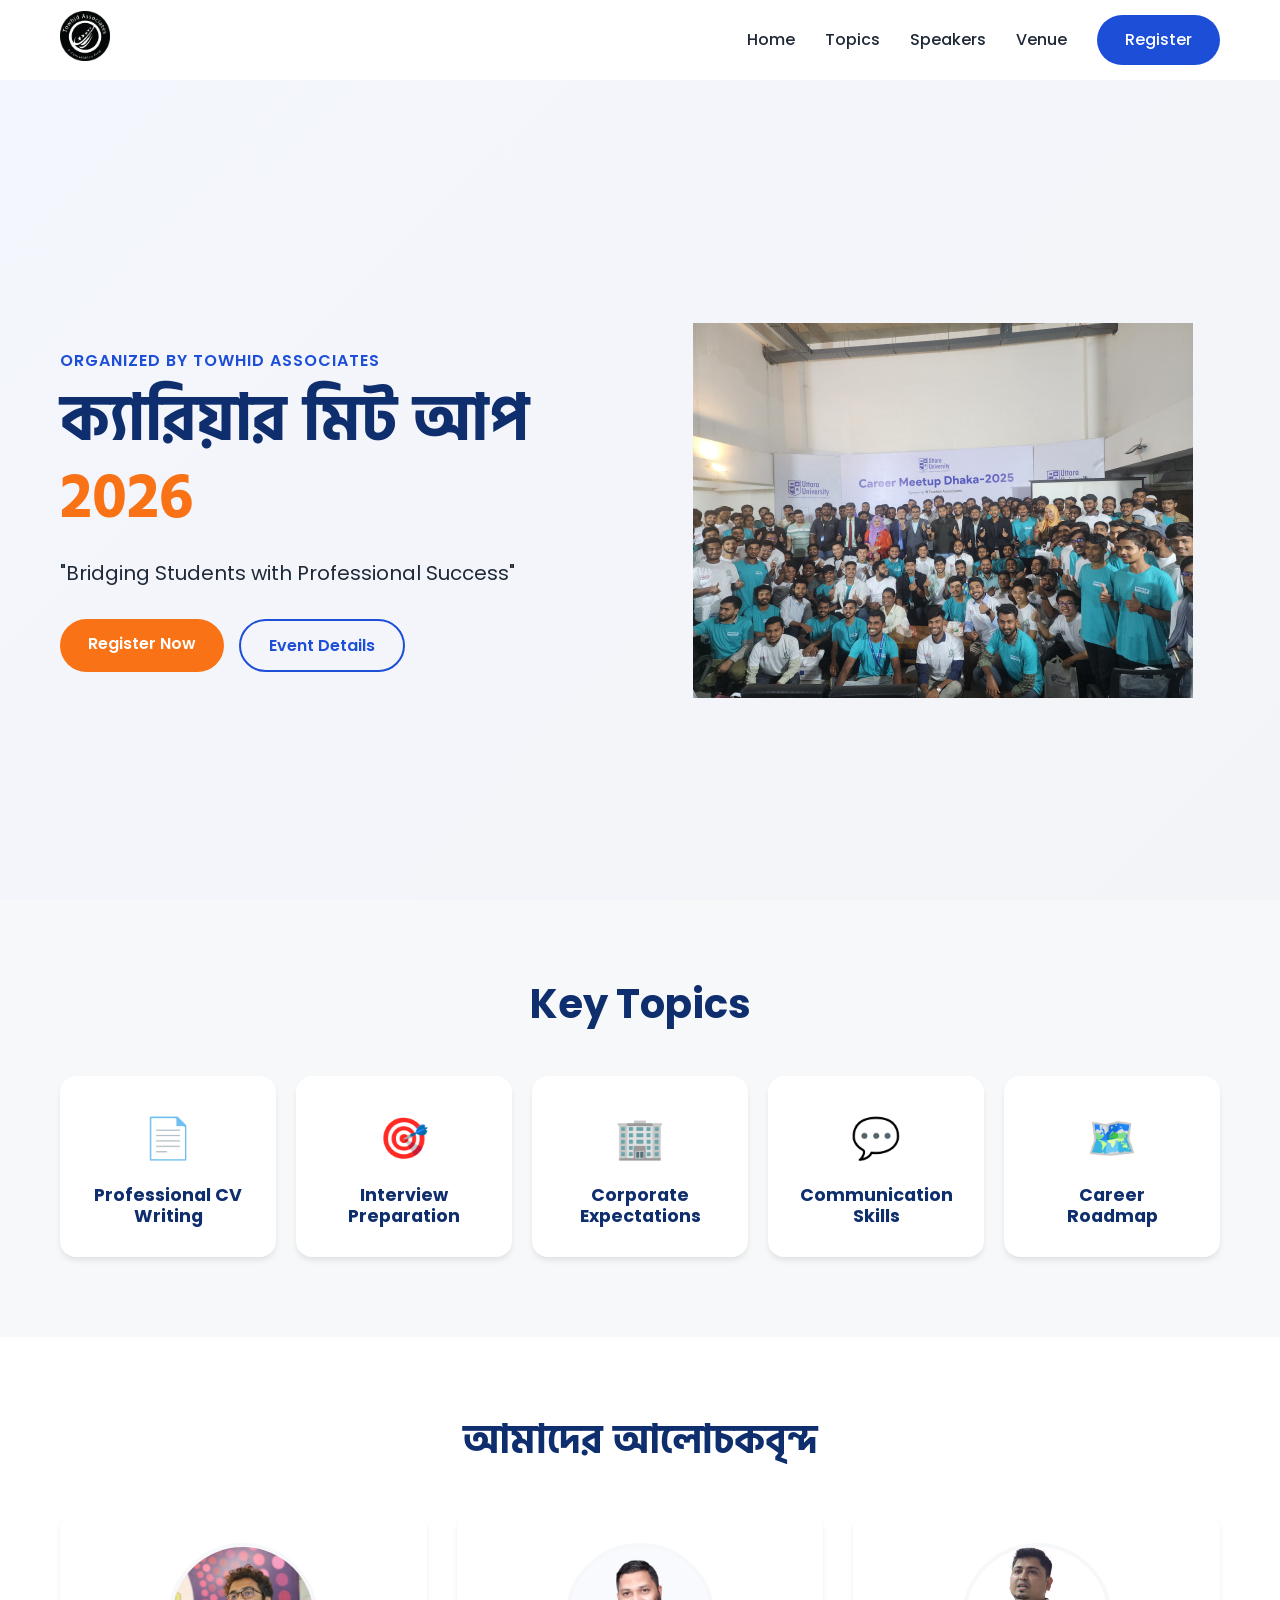
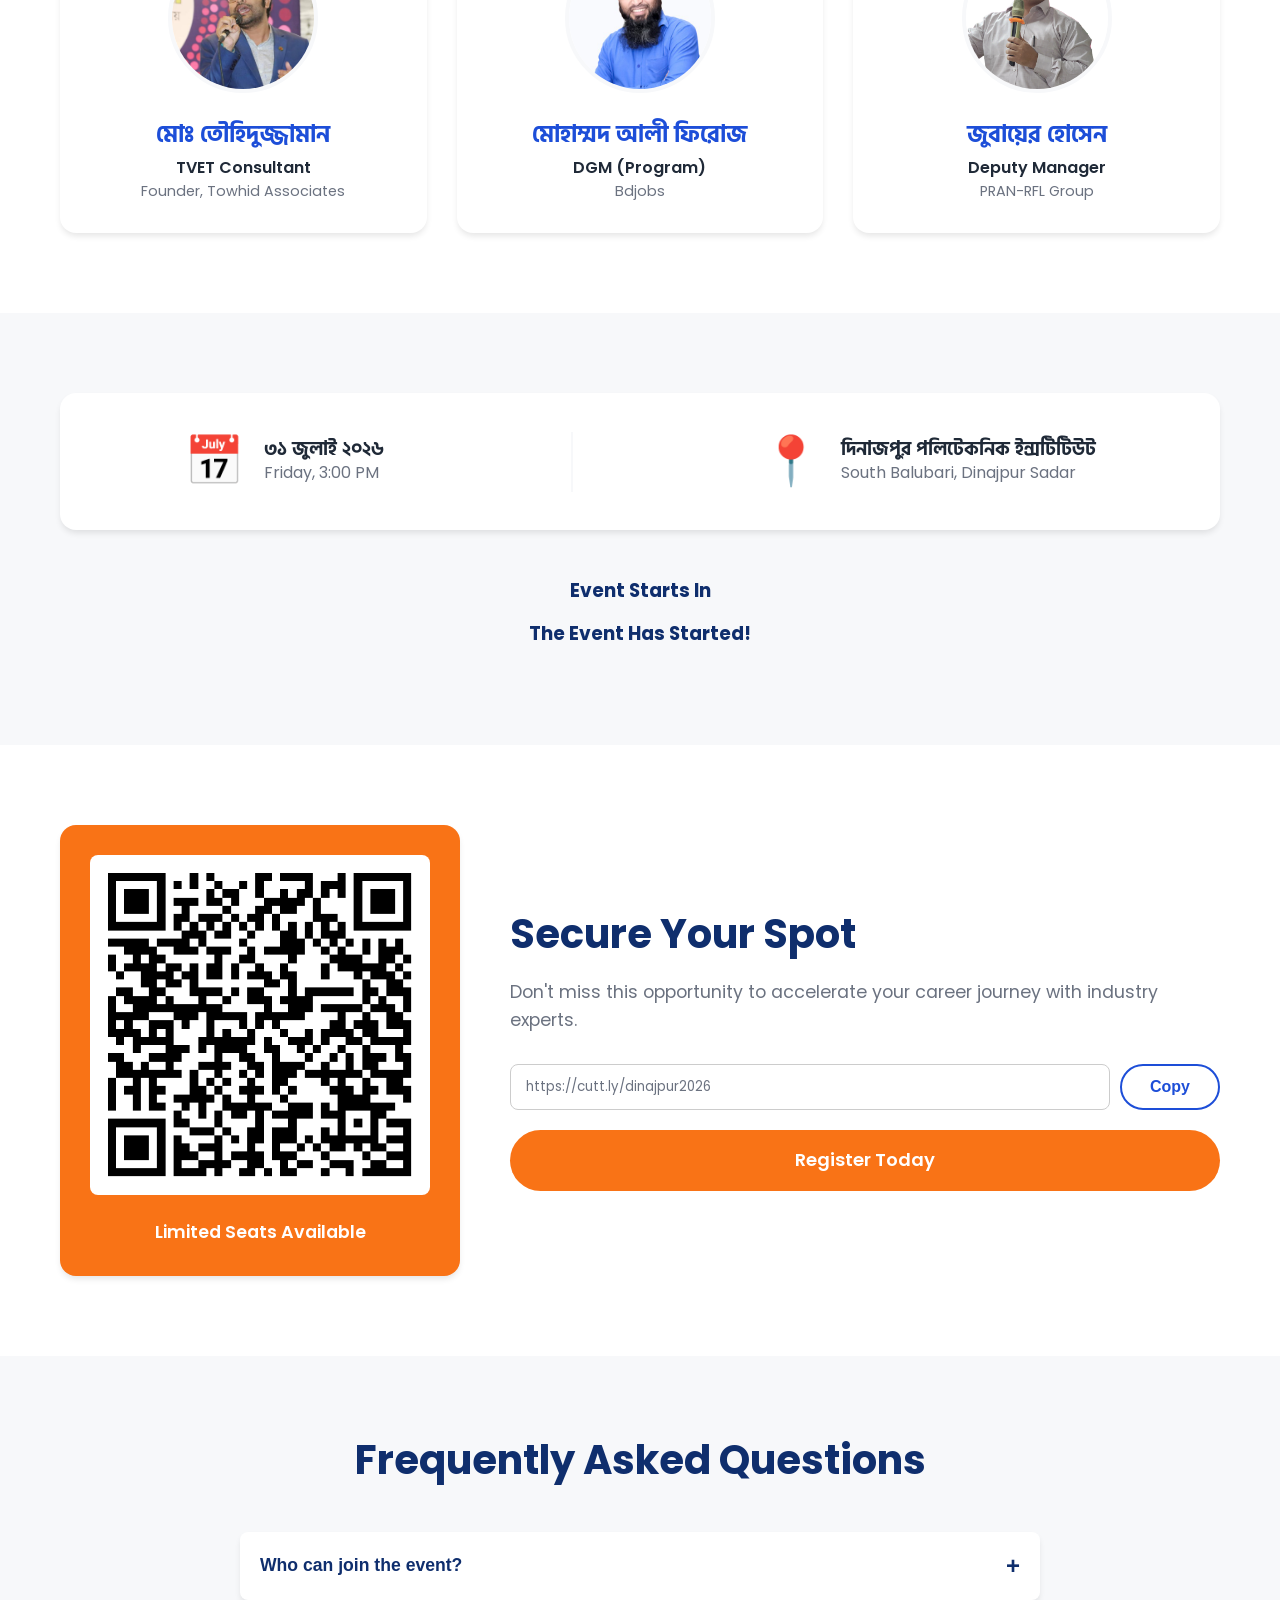
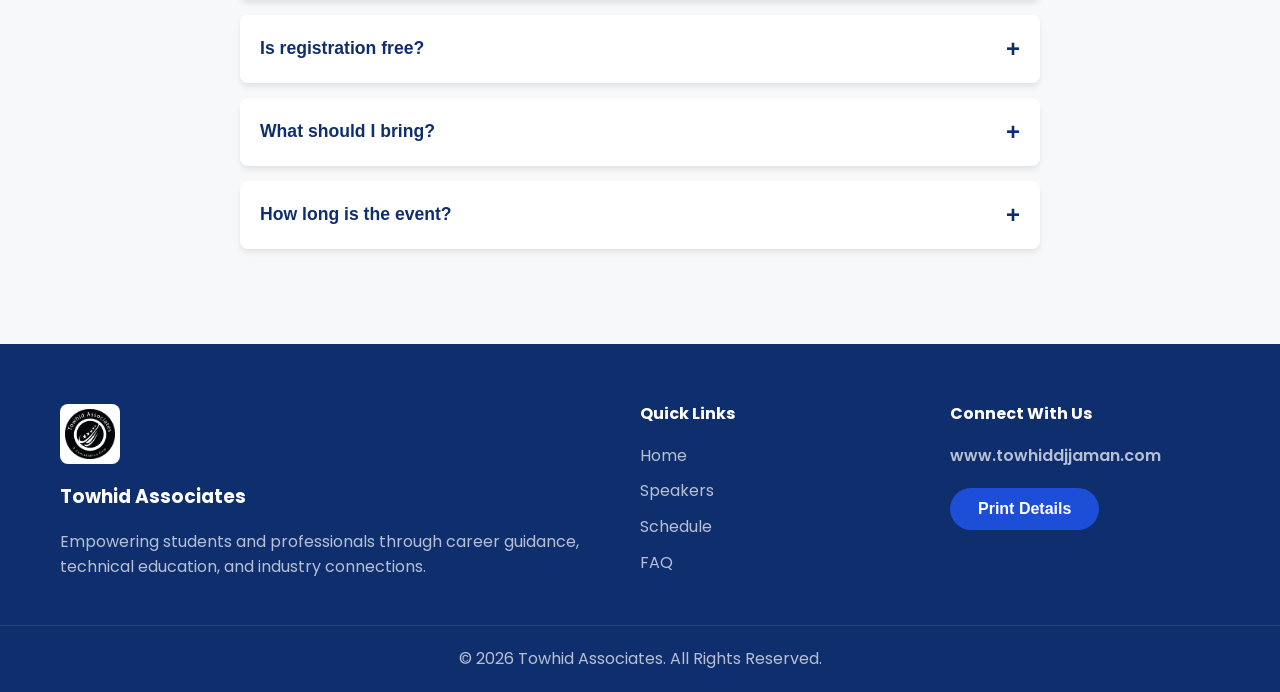
==== associates/index.html @ 0a9db3e7 "Add files via upload" ====
<!DOCTYPE html>
<html lang="en">
<head>
    <meta charset="UTF-8">
    <meta name="viewport" content="width=device-width, initial-scale=1.0">
    <title>Career Meet Up 2026 | Towhid Associates</title>
    <meta name="description" content="Bridging Students with Professional Success. Join the premium Career Meet Up 2026 in Dinajpur organized by Towhid Associates.">
    
    <meta property="og:type" content="website">
    <meta property="og:url" content="https://towhiddjjaman.com/associates">
    <meta property="og:title" content="Career Meet Up 2026 | Towhid Associates">
    <meta property="og:description" content="Bridging Students with Professional Success. Join the premium Career Meet Up 2026 in Dinajpur.">
    <meta property="og:image" content="assets/images/hero.png">

    <meta property="twitter:card" content="summary_large_image">
    <meta property="twitter:url" content="https://towhiddjjaman.com/associates">
    <meta property="twitter:title" content="Career Meet Up 2026 | Towhid Associates">
    <meta property="twitter:description" content="Bridging Students with Professional Success. Join the premium Career Meet Up 2026 in Dinajpur.">
    
    <link rel="preconnect" href="https://fonts.googleapis.com">
    <link rel="preconnect" href="https://fonts.gstatic.com" crossorigin>
    <link href="https://fonts.googleapis.com/css2?family=Hind+Siliguri:wght@400;600;700&family=Poppins:wght@300;400;500;600;700&display=swap" rel="stylesheet">
    
    <link rel="stylesheet" href="style.css">
    <link rel="icon" href="assets/icons/favicon.ico" type="image/x-icon">

    <script type="application/ld+json">
    {
      "@context": "https://schema.org",
      "@type": "Event",
      "name": "Career Meet Up 2026",
      "startDate": "2026-07-31T15:00:00+06:00",
      "endDate": "2026-07-31T18:00:00+06:00",
      "eventAttendanceMode": "https://schema.org/OfflineEventAttendanceMode",
      "eventStatus": "https://schema.org/EventScheduled",
      "location": {
        "@type": "Place",
        "name": "Dinajpur Polytechnic Institute",
        "address": {
          "@type": "PostalAddress",
          "streetAddress": "South Balubari",
          "addressLocality": "Dinajpur Sadar",
          "addressCountry": "BD"
        }
      },
      "image": [
        "https://towhiddjjaman.com/associates/assets/images/hero.png"
       ],
      "description": "Bridging Students with Professional Success.",
      "organizer": {
        "@type": "Organization",
        "name": "Towhid Associates",
        "url": "https://towhiddjjaman.com"
      }
    }
    </script>
</head>
<body>

    <nav id="navbar">
        <div class="container nav-container">
            <a href="#" class="logo">
                <img src="assets/images/logo.png" alt="Towhid Associates Logo" width="50" height="50">
            </a>
            <ul class="nav-links">
                <li><a href="#hero">Home</a></li>
                <li><a href="#topics">Topics</a></li>
                <li><a href="#speakers">Speakers</a></li>
                <li><a href="#info">Venue</a></li>
                <li><a href="#registration" class="btn btn-primary nav-btn">Register</a></li>
            </ul>
            <button class="hamburger" aria-label="Toggle navigation">
                <span class="bar"></span>
                <span class="bar"></span>
                <span class="bar"></span>
            </button>
        </div>
    </nav>

    <header id="hero" class="hero-section">
        <div class="container hero-container">
            <div class="hero-content animate-fade-up">
                <p class="subtitle">Organized by Towhid Associates</p>
                <h1 class="bangla-text">ক্যারিয়ার মিট আপ <span class="highlight">2026</span></h1>
                <p class="tagline">"Bridging Students with Professional Success"</p>
                <div class="hero-buttons">
                    <a href="#registration" class="btn btn-orange pulse">Register Now</a>
                    <a href="#info" class="btn btn-outline">Event Details</a>
                </div>
            </div>
            <div class="hero-image animate-fade-left">
                <img src="assets/images/hero.png" alt="Career Graduation Illustration" loading="lazy">
            </div>
        </div>
    </header>

    <section id="topics" class="section bg-light">
        <div class="container">
            <h2 class="section-title text-center animate-fade-up">Key Topics</h2>
            <div class="grid-topics">
                <div class="card topic-card animate-fade-up">
                    <div class="icon">📄</div>
                    <h3>Professional CV Writing</h3>
                </div>
                <div class="card topic-card animate-fade-up" style="transition-delay: 0.1s;">
                    <div class="icon">🎯</div>
                    <h3>Interview Preparation</h3>
                </div>
                <div class="card topic-card animate-fade-up" style="transition-delay: 0.2s;">
                    <div class="icon">🏢</div>
                    <h3>Corporate Expectations</h3>
                </div>
                <div class="card topic-card animate-fade-up" style="transition-delay: 0.3s;">
                    <div class="icon">💬</div>
                    <h3>Communication Skills</h3>
                </div>
                <div class="card topic-card animate-fade-up" style="transition-delay: 0.4s;">
                    <div class="icon">🗺️</div>
                    <h3>Career Roadmap</h3>
                </div>
            </div>
        </div>
    </section>

    <section id="speakers" class="section">
        <div class="container">
            <h2 class="section-title text-center bangla-text animate-fade-up">আমাদের আলোচকবৃন্দ</h2>
            <div class="grid-speakers">
                <div class="card speaker-card animate-fade-up">
                    <img src="assets/images/speaker1.jpg" alt="Md. Towhiddjjaman" class="speaker-img" loading="lazy">
                    <h3 class="bangla-text">মোঃ তৌহিদুজ্জামান</h3>
                    <p class="designation">TVET Consultant</p>
                    <p class="organization">Founder, Towhid Associates</p>
                </div>
                <div class="card speaker-card animate-fade-up" style="transition-delay: 0.1s;">
                    <img src="assets/images/speaker2.jpg" alt="Mohammad Ali Firose" class="speaker-img" loading="lazy">
                    <h3 class="bangla-text">মোহাম্মদ আলী ফিরোজ</h3>
                    <p class="designation">DGM (Program)</p>
                    <p class="organization">Bdjobs</p>
                </div>
                <div class="card speaker-card animate-fade-up" style="transition-delay: 0.2s;">
                    <img src="assets/images/speaker3.jpg" alt="Jubaer Hossen" class="speaker-img" loading="lazy">
                    <h3 class="bangla-text">জুবায়ের হোসেন</h3>
                    <p class="designation">Deputy Manager</p>
                    <p class="organization">PRAN-RFL Group</p>
                </div>
            </div>
        </div>
    </section>

    <section id="info" class="section bg-light">
        <div class="container">
            <div class="info-card card animate-fade-up">
                <div class="info-item">
                    <div class="info-icon">📅</div>
                    <div>
                        <h3 class="bangla-text">৩১ জুলাই ২০২৬</h3>
                        <p>Friday, 3:00 PM</p>
                    </div>
                </div>
                <div class="info-divider"></div>
                <div class="info-item">
                    <div class="info-icon">📍</div>
                    <div>
                        <h3 class="bangla-text">দিনাজপুর পলিটেকনিক ইন্সটিটিউট</h3>
                        <p>South Balubari, Dinajpur Sadar</p>
                    </div>
                </div>
            </div>
            
            <div class="countdown-container animate-fade-up">
                <h3>Event Starts In</h3>
                <div id="countdown" class="countdown">
                    <div class="time-box"><span id="days">00</span><p>Days</p></div>
                    <div class="time-box"><span id="hours">00</span><p>Hours</p></div>
                    <div class="time-box"><span id="minutes">00</span><p>Minutes</p></div>
                    <div class="time-box"><span id="seconds">00</span><p>Seconds</p></div>
                </div>
            </div>
        </div>
    </section>

    <section id="registration" class="section">
        <div class="container flex-registration animate-fade-up">
            <div class="qr-container card">
                <img src="assets/images/qr.png" alt="Registration QR Code" loading="lazy">
                <p class="seats-badge">Limited Seats Available</p>
            </div>
            <div class="registration-details">
                <h2>Secure Your Spot</h2>
                <p>Don't miss this opportunity to accelerate your career journey with industry experts.</p>
                <div class="link-box">
                    <input type="text" id="regLink" value="https://cutt.ly/dinajpur2026" readonly>
                    <button id="copyBtn" class="btn btn-outline" aria-label="Copy Link">Copy</button>
                </div>
                <a href="https://cutt.ly/dinajpur2026" target="_blank" rel="noopener noreferrer" class="btn btn-orange btn-large pulse">Register Today</a>
            </div>
        </div>
    </section>

    <section id="faq" class="section bg-light">
        <div class="container">
            <h2 class="section-title text-center animate-fade-up">Frequently Asked Questions</h2>
            <div class="accordion animate-fade-up">
                <div class="accordion-item">
                    <button class="accordion-header" aria-expanded="false">Who can join the event?</button>
                    <div class="accordion-content"><p>This event is open to students, fresh graduates, and young professionals looking to build a strong career foundation.</p></div>
                </div>
                <div class="accordion-item">
                    <button class="accordion-header" aria-expanded="false">Is registration free?</button>
                    <div class="accordion-content"><p>Please check the registration link for details on entry fees and ticket availability.</p></div>
                </div>
                <div class="accordion-item">
                    <button class="accordion-header" aria-expanded="false">What should I bring?</button>
                    <div class="accordion-content"><p>Bring a notebook, pen, and multiple copies of your CV for the professional CV writing session and networking.</p></div>
                </div>
                <div class="accordion-item">
                    <button class="accordion-header" aria-expanded="false">How long is the event?</button>
                    <div class="accordion-content"><p>The event starts at 3:00 PM and will last approximately 3 hours, concluding with a networking session.</p></div>
                </div>
            </div>
        </div>
    </section>

    <footer class="footer">
        <div class="container grid-footer">
            <div class="footer-brand">
                <img src="assets/images/logo.png" alt="Towhid Associates" width="60" class="footer-logo">
                <h3>Towhid Associates</h3>
                <p>Empowering students and professionals through career guidance, technical education, and industry connections.</p>
            </div>
            <div class="footer-links">
                <h4>Quick Links</h4>
                <ul>
                    <li><a href="#hero">Home</a></li>
                    <li><a href="#speakers">Speakers</a></li>
                    <li><a href="#schedule">Schedule</a></li>
                    <li><a href="#faq">FAQ</a></li>
                </ul>
            </div>
            <div class="footer-contact">
                <h4>Connect With Us</h4>
                <a href="https://towhiddjjaman.com" target="_blank" class="website-link">www.towhiddjjaman.com</a>
                <button class="btn btn-primary" onclick="window.print()">Print Details</button>
            </div>
        </div>
        <div class="footer-bottom">
            <p>&copy; <span id="year"></span> Towhid Associates. All Rights Reserved.</p>
        </div>
    </footer>

    <a href="#registration" id="floatingRegister" class="floating-btn">Register</a>
    <button id="backToTop" aria-label="Back to top">↑</button>

    <script src="script.js"></script>
</body>
</html>
---- associates/style.css ----
/* Custom Properties (Variables) */
:root {
    --primary-blue: #1D4ED8;
    --dark-blue: #0F2E6D;
    --orange: #F97316;
    --white: #FFFFFF;
    --light-gray: #F7F8FA;
    --text-dark: #1F2937;
    --text-muted: #6B7280;
    
    --font-en: 'Poppins', sans-serif;
    --font-bn: 'Hind Siliguri', sans-serif;
    
    --shadow-sm: 0 4px 6px -1px rgba(0, 0, 0, 0.1);
    --shadow-md: 0 10px 15px -3px rgba(0, 0, 0, 0.1);
    --shadow-hover: 0 20px 25px -5px rgba(0, 0, 0, 0.1);
    --radius-lg: 16px;
    --radius-full: 9999px;
    
    --transition: all 0.3s ease;
}

/* Reset & Base Styles */
* {
    margin: 0;
    padding: 0;
    box-sizing: border-box;
}

html {
    scroll-behavior: smooth;
}

body {
    font-family: var(--font-en);
    color: var(--text-dark);
    background-color: var(--white);
    line-height: 1.6;
    overflow-x: hidden;
}

.bangla-text {
    font-family: var(--font-bn);
}

.container {
    max-width: 1200px;
    margin: 0 auto;
    padding: 0 20px;
}

.section {
    padding: 80px 0;
}

.bg-light {
    background-color: var(--light-gray);
}

.text-center {
    text-align: center;
}

.section-title {
    font-size: 2.5rem;
    margin-bottom: 3rem;
    color: var(--dark-blue);
    font-weight: 700;
}

/* Typography */
h1, h2, h3, h4 {
    line-height: 1.2;
}

p {
    color: var(--text-muted);
}

/* Buttons */
.btn {
    display: inline-block;
    padding: 12px 28px;
    border-radius: var(--radius-full);
    font-weight: 600;
    text-decoration: none;
    cursor: pointer;
    transition: var(--transition);
    border: none;
    text-align: center;
    font-size: 1rem;
}

.btn-primary {
    background-color: var(--primary-blue);
    color: var(--white);
}

.btn-primary:hover {
    background-color: var(--dark-blue);
    box-shadow: var(--shadow-md);
}

.btn-orange {
    background-color: var(--orange);
    color: var(--white);
}

.btn-orange:hover {
    background-color: #ea580c;
    box-shadow: var(--shadow-md);
}

.btn-outline {
    background-color: transparent;
    color: var(--primary-blue);
    border: 2px solid var(--primary-blue);
}

.btn-outline:hover {
    background-color: var(--primary-blue);
    color: var(--white);
}

.btn-large {
    padding: 16px 40px;
    font-size: 1.125rem;
    width: 100%;
}

/* Cards */
.card {
    background: var(--white);
    border-radius: var(--radius-lg);
    padding: 30px;
    box-shadow: var(--shadow-sm);
    transition: var(--transition);
}

.card:hover {
    box-shadow: var(--shadow-hover);
    transform: translateY(-5px);
}

/* Navbar */
#navbar {
    position: fixed;
    top: 0;
    width: 100%;
    z-index: 1000;
    transition: var(--transition);
    background: rgba(255, 255, 255, 0.95);
    backdrop-filter: blur(10px);
    box-shadow: var(--shadow-sm);
}

.nav-container {
    display: flex;
    justify-content: space-between;
    align-items: center;
    height: 80px;
}

.nav-links {
    display: flex;
    list-style: none;
    align-items: center;
    gap: 30px;
}

.nav-links a {
    text-decoration: none;
    color: var(--text-dark);
    font-weight: 500;
    transition: var(--transition);
}

.nav-links a:hover, .nav-links a.active {
    color: var(--primary-blue);
}

.nav-btn {
    color: var(--white) !important;
}

.hamburger {
    display: none;
    background: none;
    border: none;
    cursor: pointer;
}

.bar {
    display: block;
    width: 25px;
    height: 3px;
    margin: 5px auto;
    background-color: var(--text-dark);
    transition: var(--transition);
}

/* Hero Section */
.hero-section {
    padding-top: 120px;
    min-height: 100vh;
    display: flex;
    align-items: center;
    background: linear-gradient(135deg, rgba(29, 78, 216, 0.05) 0%, rgba(15, 46, 109, 0.05) 100%);
    position: relative;
    overflow: hidden;
}

.hero-container {
    display: grid;
    grid-template-columns: 1fr 1fr;
    gap: 50px;
    align-items: center;
}

.subtitle {
    color: var(--primary-blue);
    font-weight: 600;
    letter-spacing: 1px;
    text-transform: uppercase;
    margin-bottom: 10px;
}

.hero-content h1 {
    font-size: 4rem;
    color: var(--dark-blue);
    margin-bottom: 20px;
}

.hero-content .highlight {
    color: var(--orange);
}

.tagline {
    font-size: 1.25rem;
    margin-bottom: 30px;
    color: var(--text-dark);
}

.hero-buttons {
    display: flex;
    gap: 15px;
}

.hero-image img {
    width: 100%;
    max-width: 500px;
    height: auto;
    display: block;
    margin: 0 auto;
}

/* Topics Section */
.grid-topics {
    display: grid;
    grid-template-columns: repeat(auto-fit, minmax(200px, 1fr));
    gap: 20px;
}

.topic-card {
    text-align: center;
    display: flex;
    flex-direction: column;
    align-items: center;
    justify-content: center;
    gap: 15px;
}

.topic-card .icon {
    font-size: 2.5rem;
}

.topic-card h3 {
    font-size: 1.1rem;
    color: var(--dark-blue);
}

/* Speakers Section */
.grid-speakers {
    display: grid;
    grid-template-columns: repeat(auto-fit, minmax(300px, 1fr));
    gap: 30px;
}

.speaker-card {
    text-align: center;
}

.speaker-img {
    width: 150px;
    height: 150px;
    border-radius: 50%;
    object-fit: cover;
    margin-bottom: 20px;
    border: 4px solid var(--light-gray);
}

.speaker-card h3 {
    font-size: 1.5rem;
    color: var(--primary-blue);
    margin-bottom: 5px;
}

.designation {
    font-weight: 600;
    color: var(--text-dark);
}

.organization {
    font-size: 0.9rem;
}

/* Info Section */
.info-card {
    display: flex;
    justify-content: space-around;
    align-items: center;
    margin-bottom: 50px;
}

.info-item {
    display: flex;
    align-items: center;
    gap: 20px;
}

.info-icon {
    font-size: 3rem;
}

.info-divider {
    width: 2px;
    height: 60px;
    background-color: var(--light-gray);
}

/* Countdown */
.countdown-container {
    text-align: center;
    margin-top: 40px;
}

.countdown-container h3 {
    margin-bottom: 20px;
    color: var(--dark-blue);
}

.countdown {
    display: flex;
    justify-content: center;
    gap: 20px;
}

.time-box {
    background: var(--dark-blue);
    color: var(--white);
    padding: 15px 20px;
    border-radius: 12px;
    min-width: 90px;
}

.time-box span {
    font-size: 2rem;
    font-weight: 700;
}

.time-box p {
    color: rgba(255,255,255,0.8);
    font-size: 0.8rem;
    margin: 0;
    text-transform: uppercase;
}

/* Registration Section */
.flex-registration {
    display: flex;
    align-items: center;
    gap: 50px;
}

.qr-container {
    flex: 1;
    text-align: center;
    max-width: 400px;
    background: var(--orange);
}

.qr-container img {
    width: 100%;
    border-radius: 8px;
    background: white;
    padding: 10px;
}

.seats-badge {
    color: var(--white);
    font-weight: 600;
    margin-top: 15px;
    font-size: 1.1rem;
}

.registration-details {
    flex: 1;
}

.registration-details h2 {
    font-size: 2.5rem;
    color: var(--dark-blue);
    margin-bottom: 20px;
}

.registration-details p {
    margin-bottom: 30px;
    font-size: 1.1rem;
}

.link-box {
    display: flex;
    gap: 10px;
    margin-bottom: 20px;
}

.link-box input {
    flex: 1;
    padding: 12px 15px;
    border: 1px solid #ccc;
    border-radius: 8px;
    font-family: var(--font-en);
    color: var(--text-muted);
}

/* FAQ Accordion */
.accordion {
    max-width: 800px;
    margin: 0 auto;
}

.accordion-item {
    background: var(--white);
    border-radius: 8px;
    margin-bottom: 15px;
    box-shadow: var(--shadow-sm);
    overflow: hidden;
}

.accordion-header {
    width: 100%;
    padding: 20px;
    background: none;
    border: none;
    text-align: left;
    font-size: 1.1rem;
    font-weight: 600;
    color: var(--dark-blue);
    cursor: pointer;
    display: flex;
    justify-content: space-between;
    align-items: center;
}

.accordion-header::after {
    content: '+';
    font-size: 1.5rem;
    transition: var(--transition);
}

.accordion-header[aria-expanded="true"]::after {
    content: '-';
    transform: rotate(180deg);
}

.accordion-content {
    max-height: 0;
    overflow: hidden;
    transition: max-height 0.3s ease-out;
    padding: 0 20px;
}

.accordion-content p {
    padding-bottom: 20px;
}

/* Footer */
.footer {
    background-color: var(--dark-blue);
    color: var(--white);
    padding: 60px 0 20px;
}

.grid-footer {
    display: grid;
    grid-template-columns: 2fr 1fr 1fr;
    gap: 40px;
    margin-bottom: 40px;
}

.footer-logo {
    background: var(--white);
    padding: 5px;
    border-radius: 8px;
    margin-bottom: 15px;
}

.footer h3, .footer h4 {
    color: var(--white);
    margin-bottom: 20px;
}

.footer p, .footer a {
    color: rgba(255,255,255,0.7);
}

.footer ul {
    list-style: none;
}

.footer ul li {
    margin-bottom: 10px;
}

.footer a {
    text-decoration: none;
    transition: var(--transition);
}

.footer a:hover {
    color: var(--orange);
}

.website-link {
    display: block;
    margin-bottom: 20px;
    font-weight: 600;
}

.footer-bottom {
    text-align: center;
    padding-top: 20px;
    border-top: 1px solid rgba(255,255,255,0.1);
}

/* Floating Elements & Animations */
.pulse {
    animation: pulse-animation 2s infinite;
}

@keyframes pulse-animation {
    0% { box-shadow: 0 0 0 0 rgba(249, 115, 22, 0.7); }
    70% { box-shadow: 0 0 0 15px rgba(249, 115, 22, 0); }
    100% { box-shadow: 0 0 0 0 rgba(249, 115, 22, 0); }
}

.animate-fade-up {
    opacity: 0;
    transform: translateY(30px);
    transition: opacity 0.8s ease, transform 0.8s ease;
}

.animate-fade-left {
    opacity: 0;
    transform: translateX(30px);
    transition: opacity 0.8s ease, transform 0.8s ease;
}

.in-view {
    opacity: 1;
    transform: translateY(0) translateX(0);
}

#backToTop {
    position: fixed;
    bottom: 30px;
    right: 30px;
    background: var(--primary-blue);
    color: white;
    width: 45px;
    height: 45px;
    border-radius: 50%;
    border: none;
    font-size: 1.5rem;
    cursor: pointer;
    opacity: 0;
    visibility: hidden;
    transition: var(--transition);
    z-index: 99;
    box-shadow: var(--shadow-md);
}

#backToTop.visible {
    opacity: 1;
    visibility: visible;
}

#floatingRegister {
    position: fixed;
    bottom: 30px;
    left: 50%;
    transform: translateX(-50%);
    background: var(--orange);
    color: white;
    padding: 12px 30px;
    border-radius: var(--radius-full);
    text-decoration: none;
    font-weight: 600;
    box-shadow: var(--shadow-hover);
    z-index: 99;
    display: none;
}

/* Media Queries */
@media (max-width: 992px) {
    .hero-container, .flex-registration {
        grid-template-columns: 1fr;
        text-align: center;
    }
    
    .hero-buttons {
        justify-content: center;
    }
    
    .hero-content h1 {
        font-size: 3rem;
    }
    
    .info-card {
        flex-direction: column;
        gap: 30px;
    }
    
    .info-divider {
        width: 100%;
        height: 2px;
    }
    
    .qr-container {
        margin: 0 auto;
    }
    
    .grid-footer {
        grid-template-columns: 1fr;
        text-align: center;
    }
}

@media (max-width: 768px) {
    .hamburger {
        display: block;
    }
    
    .nav-links {
        position: fixed;
        left: -100%;
        top: 80px;
        flex-direction: column;
        background-color: var(--white);
        width: 100%;
        text-align: center;
        transition: 0.3s;
        box-shadow: var(--shadow-md);
        padding: 20px 0;
    }
    
    .nav-links.active {
        left: 0;
    }
    
    #floatingRegister {
        display: block;
    }
    
    .countdown {
        flex-wrap: wrap;
    }
}
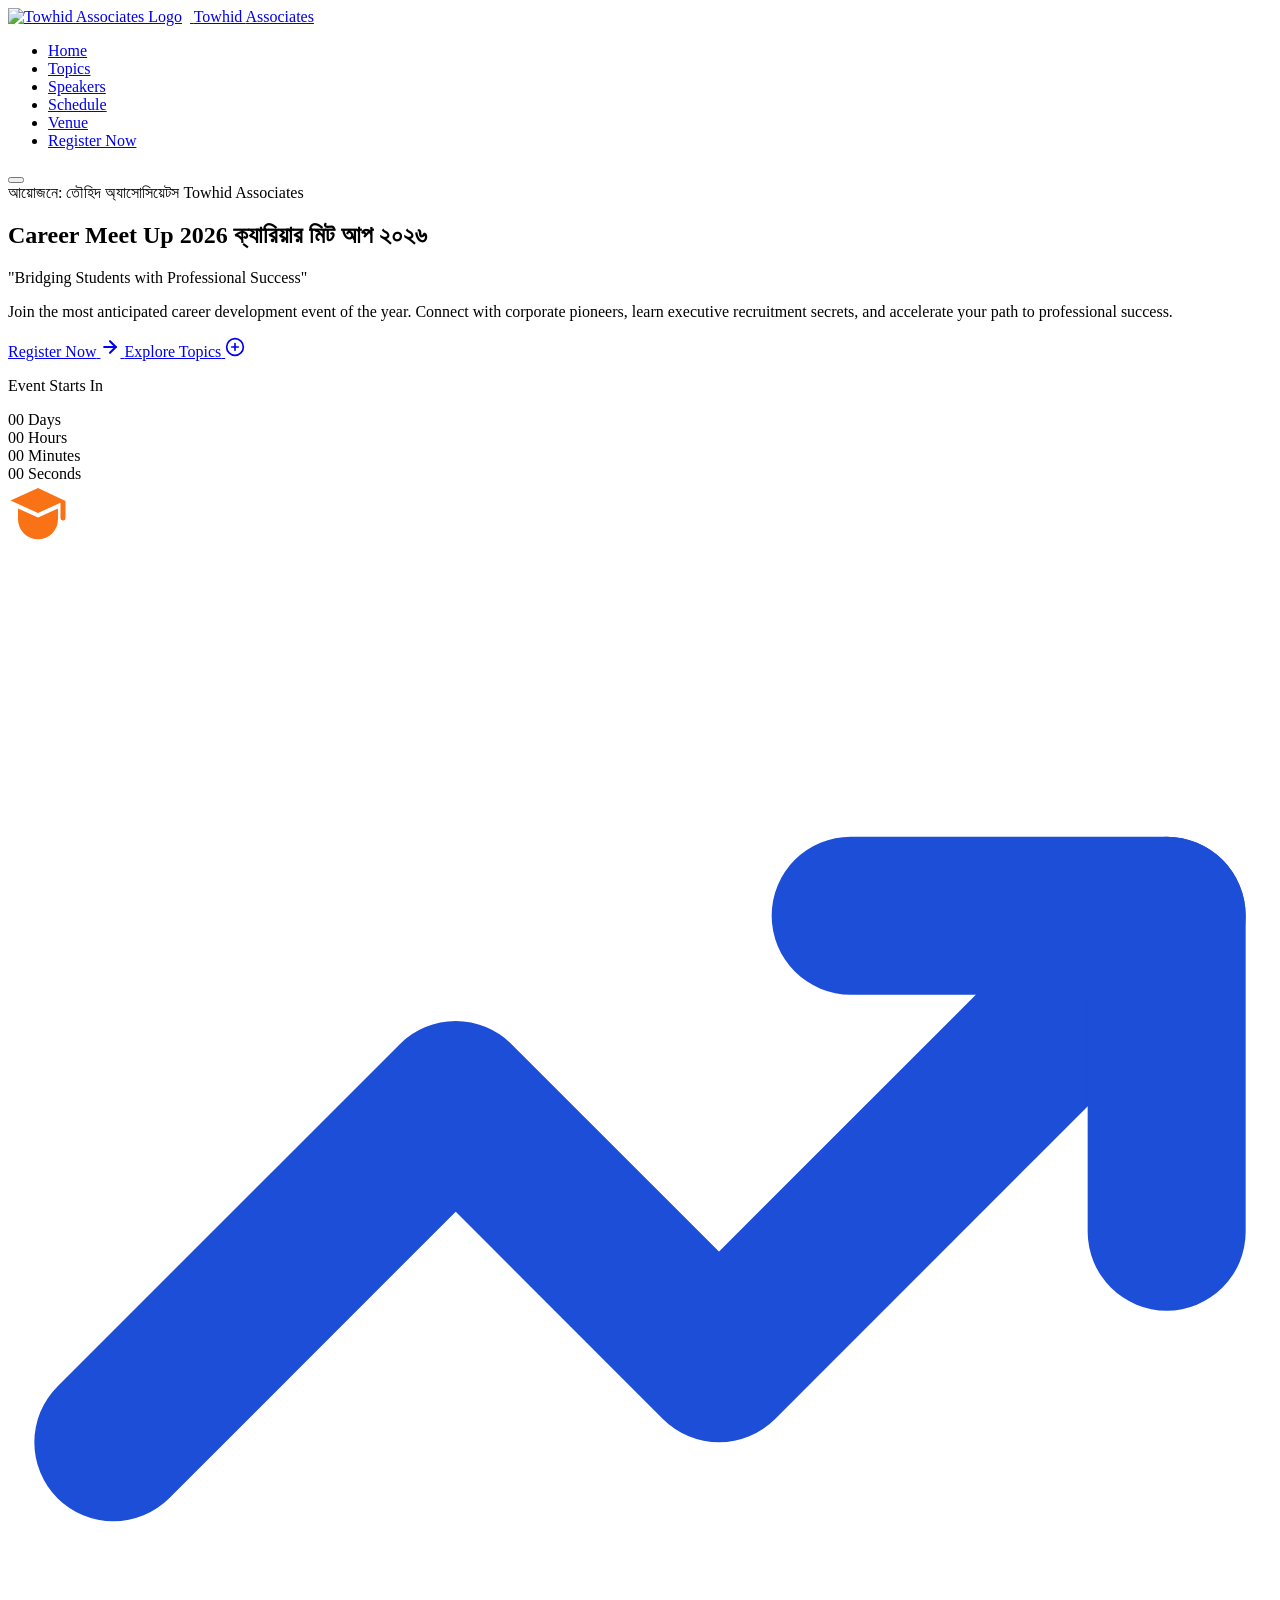
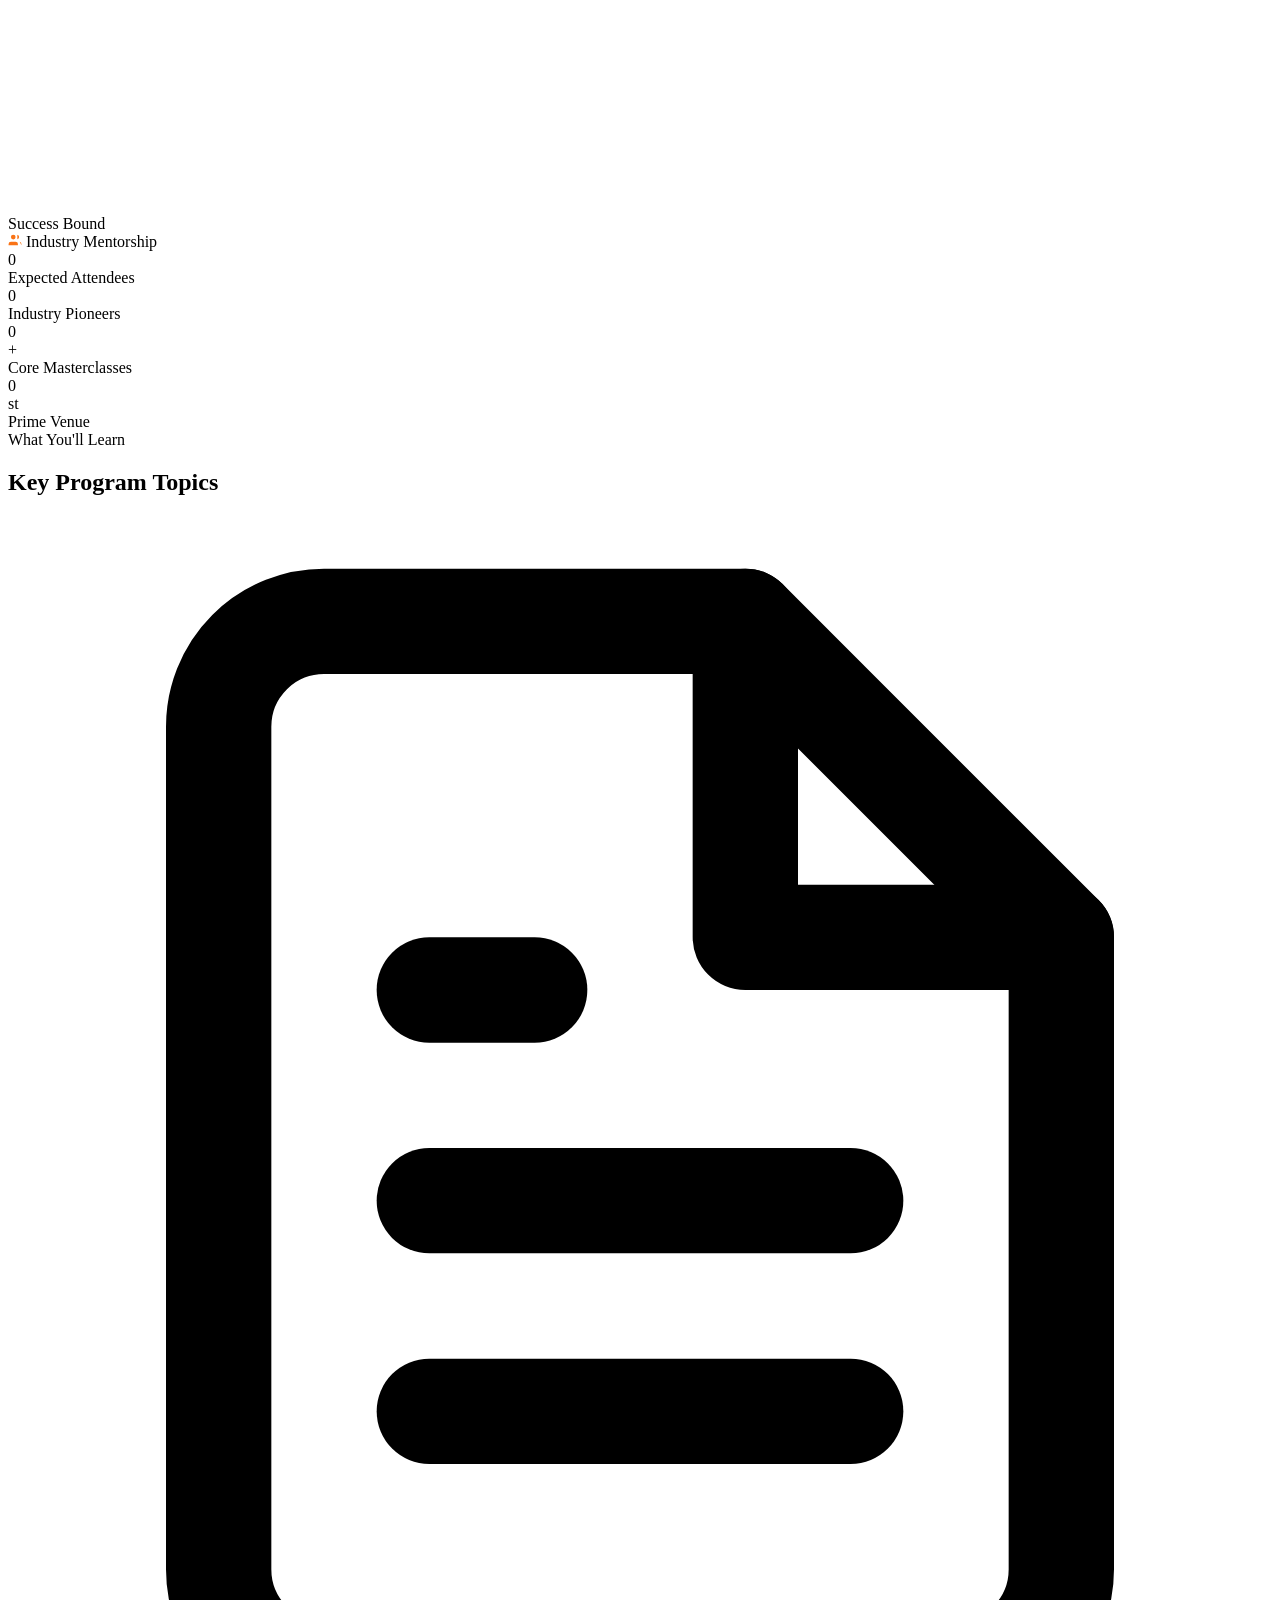
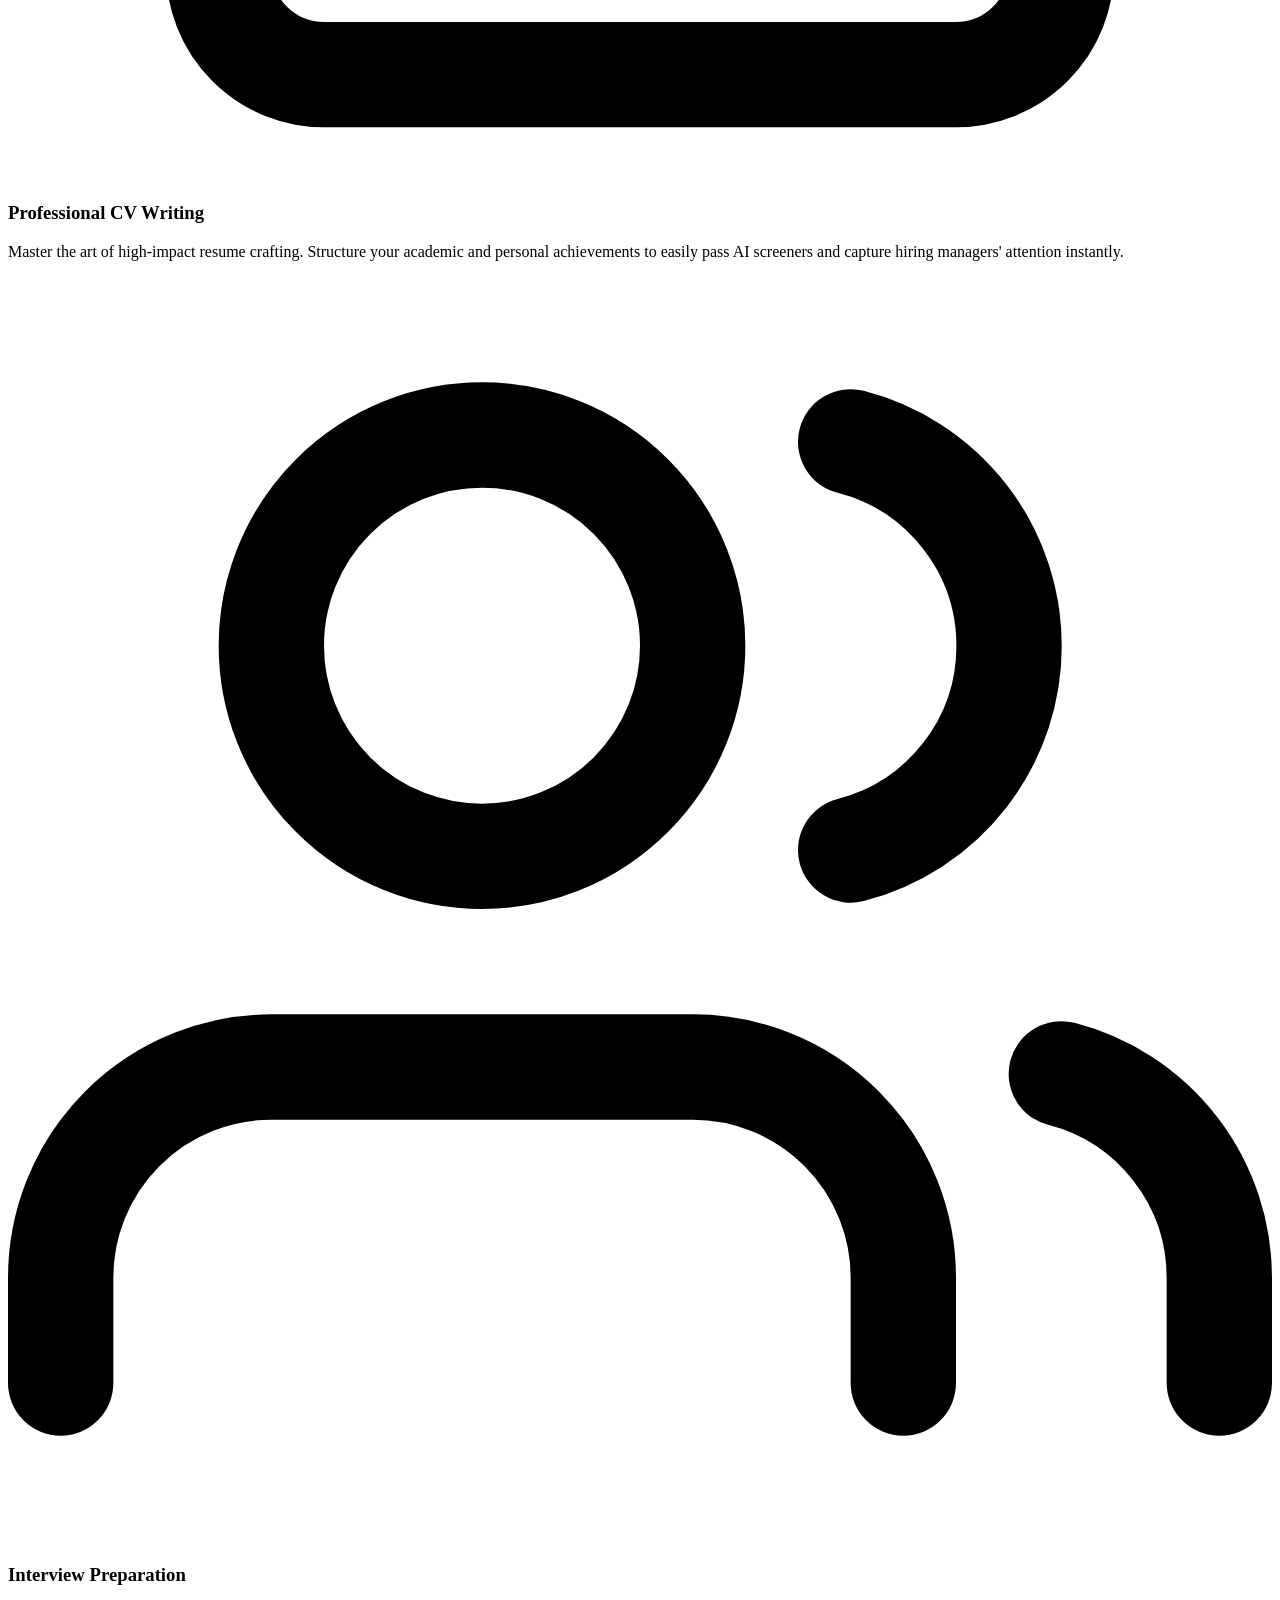
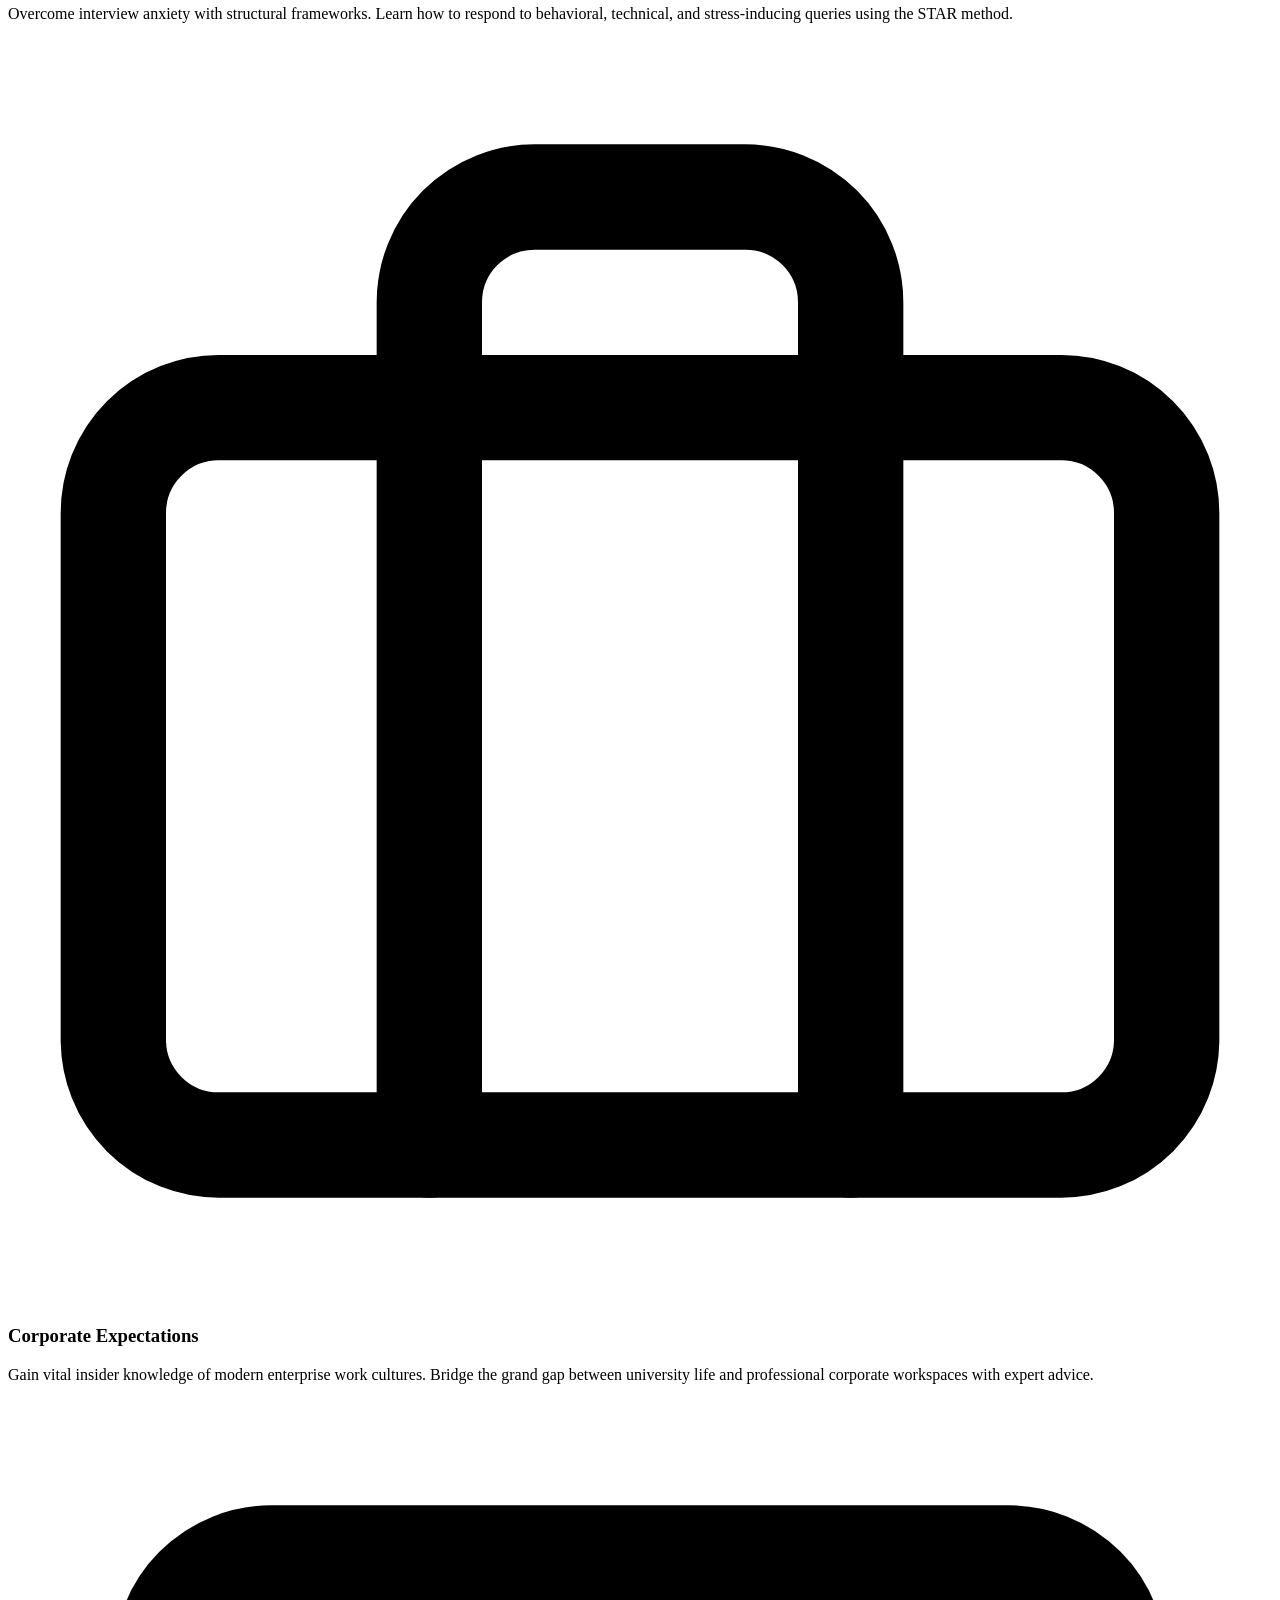
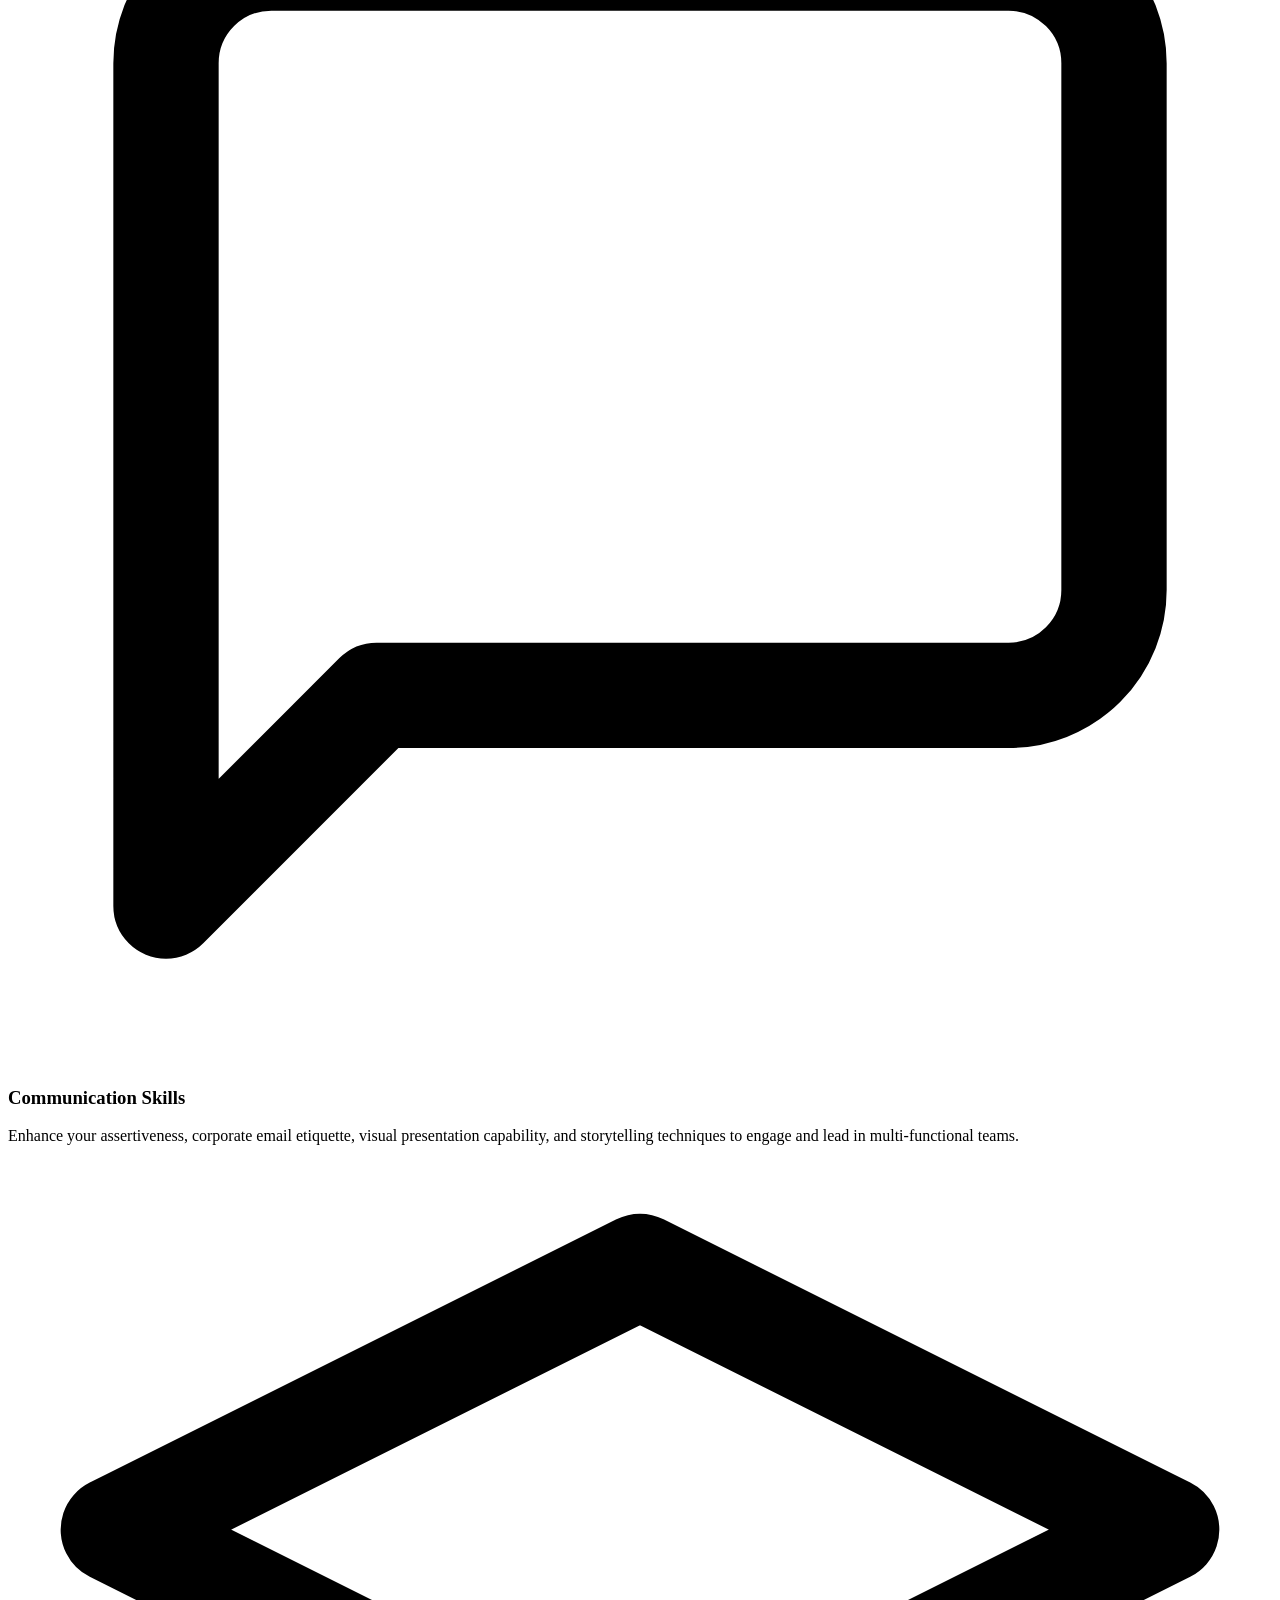
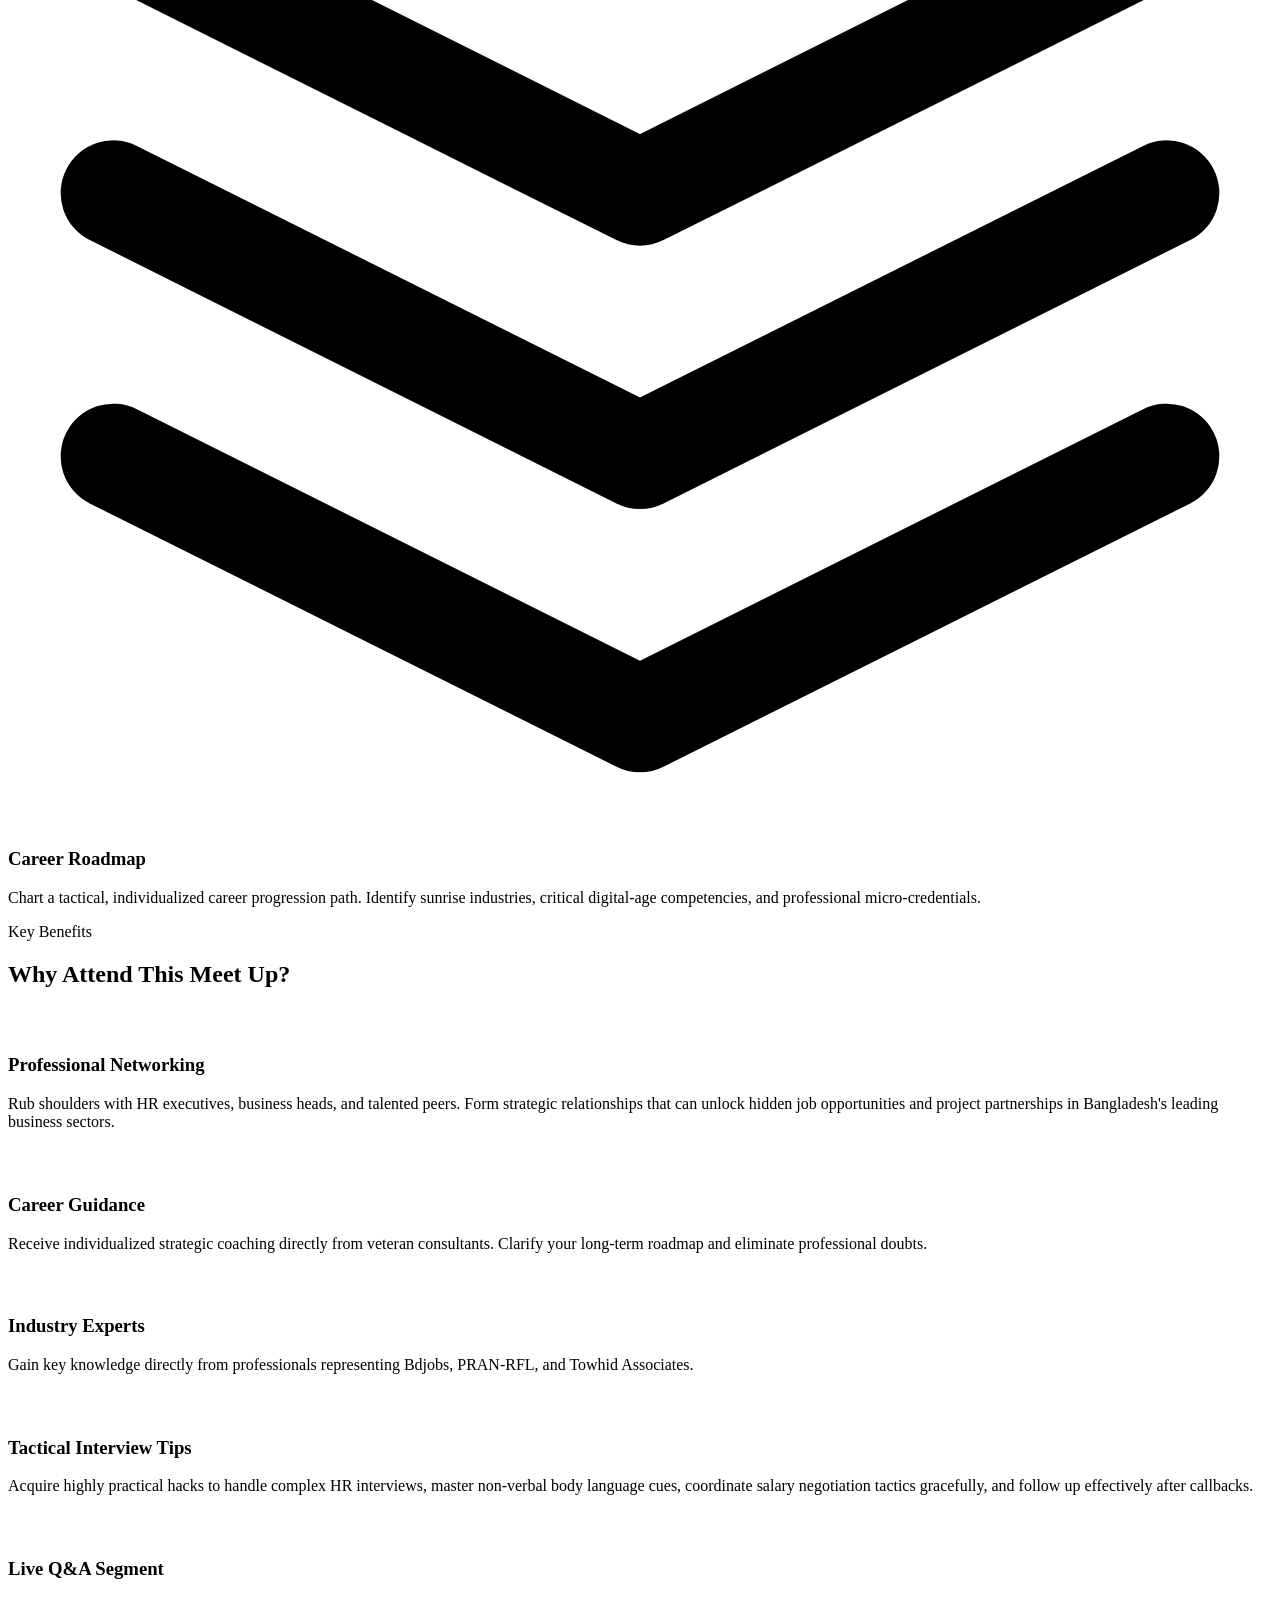
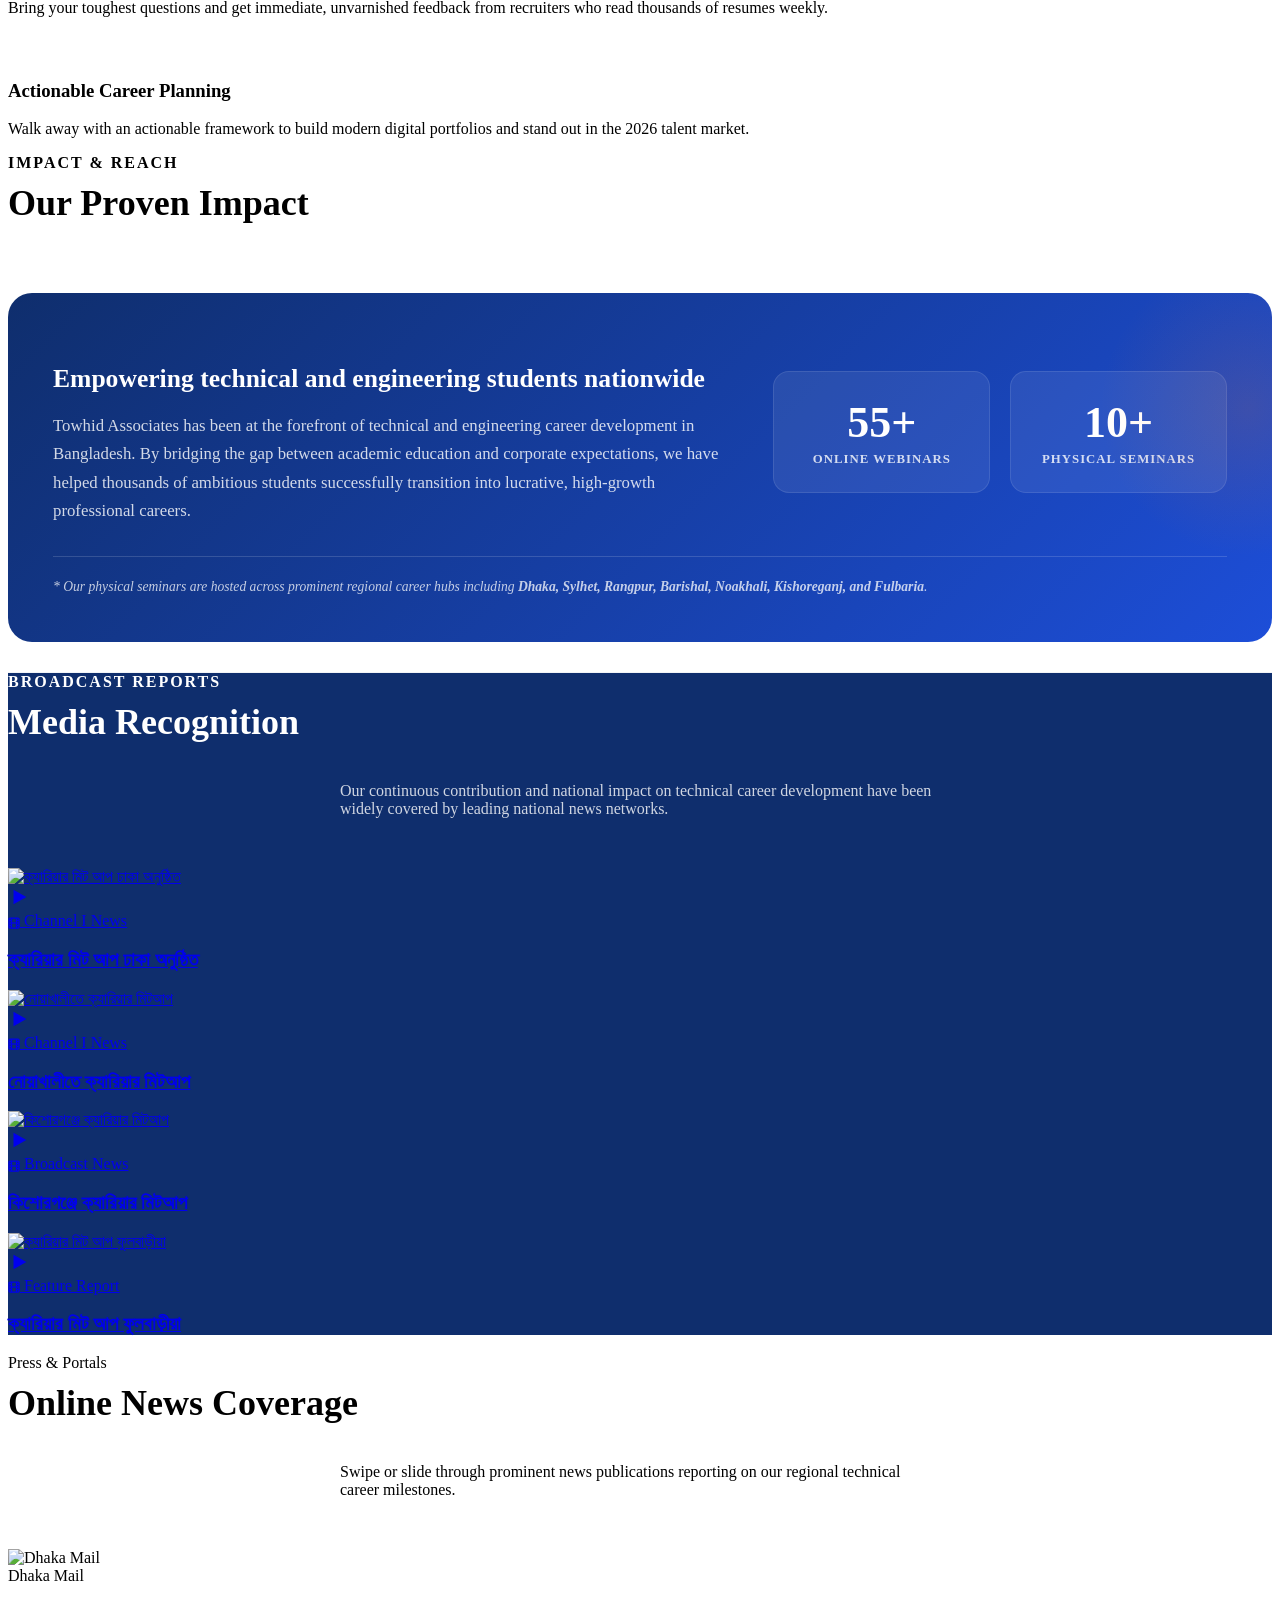
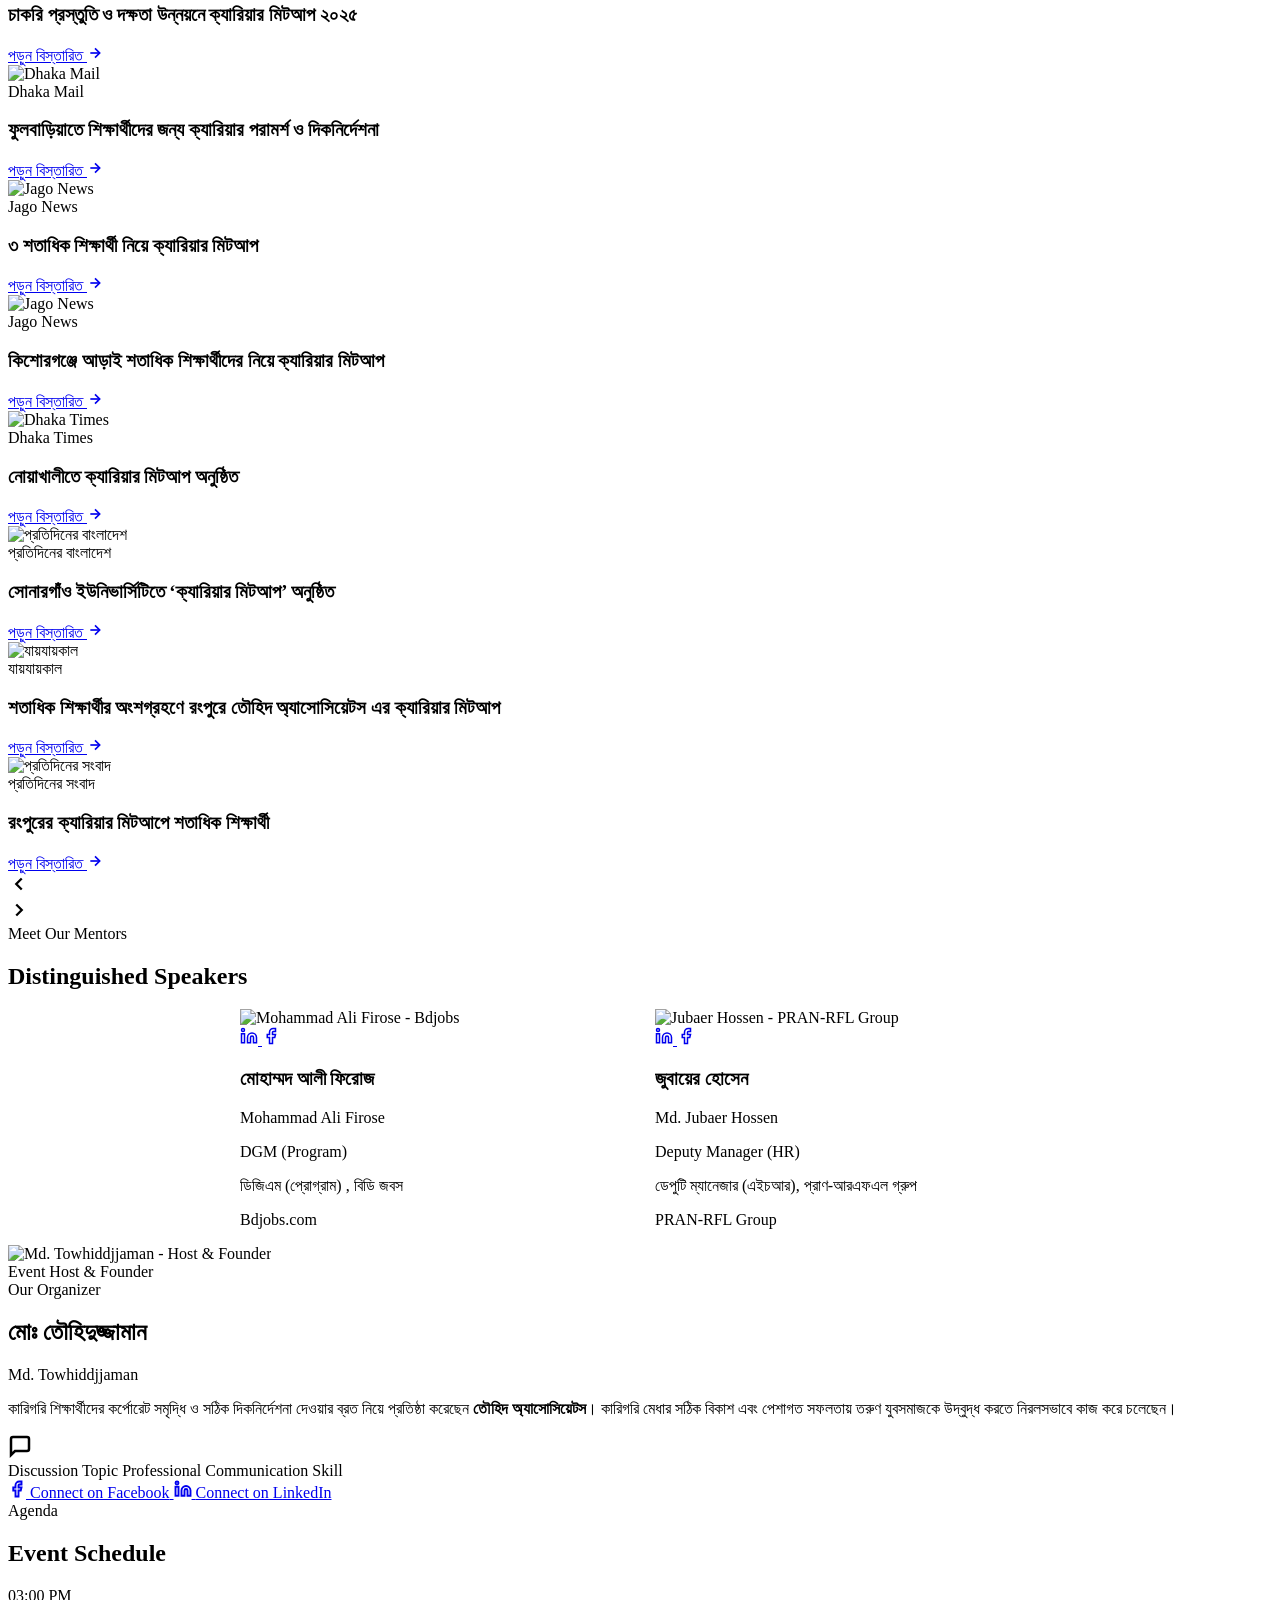
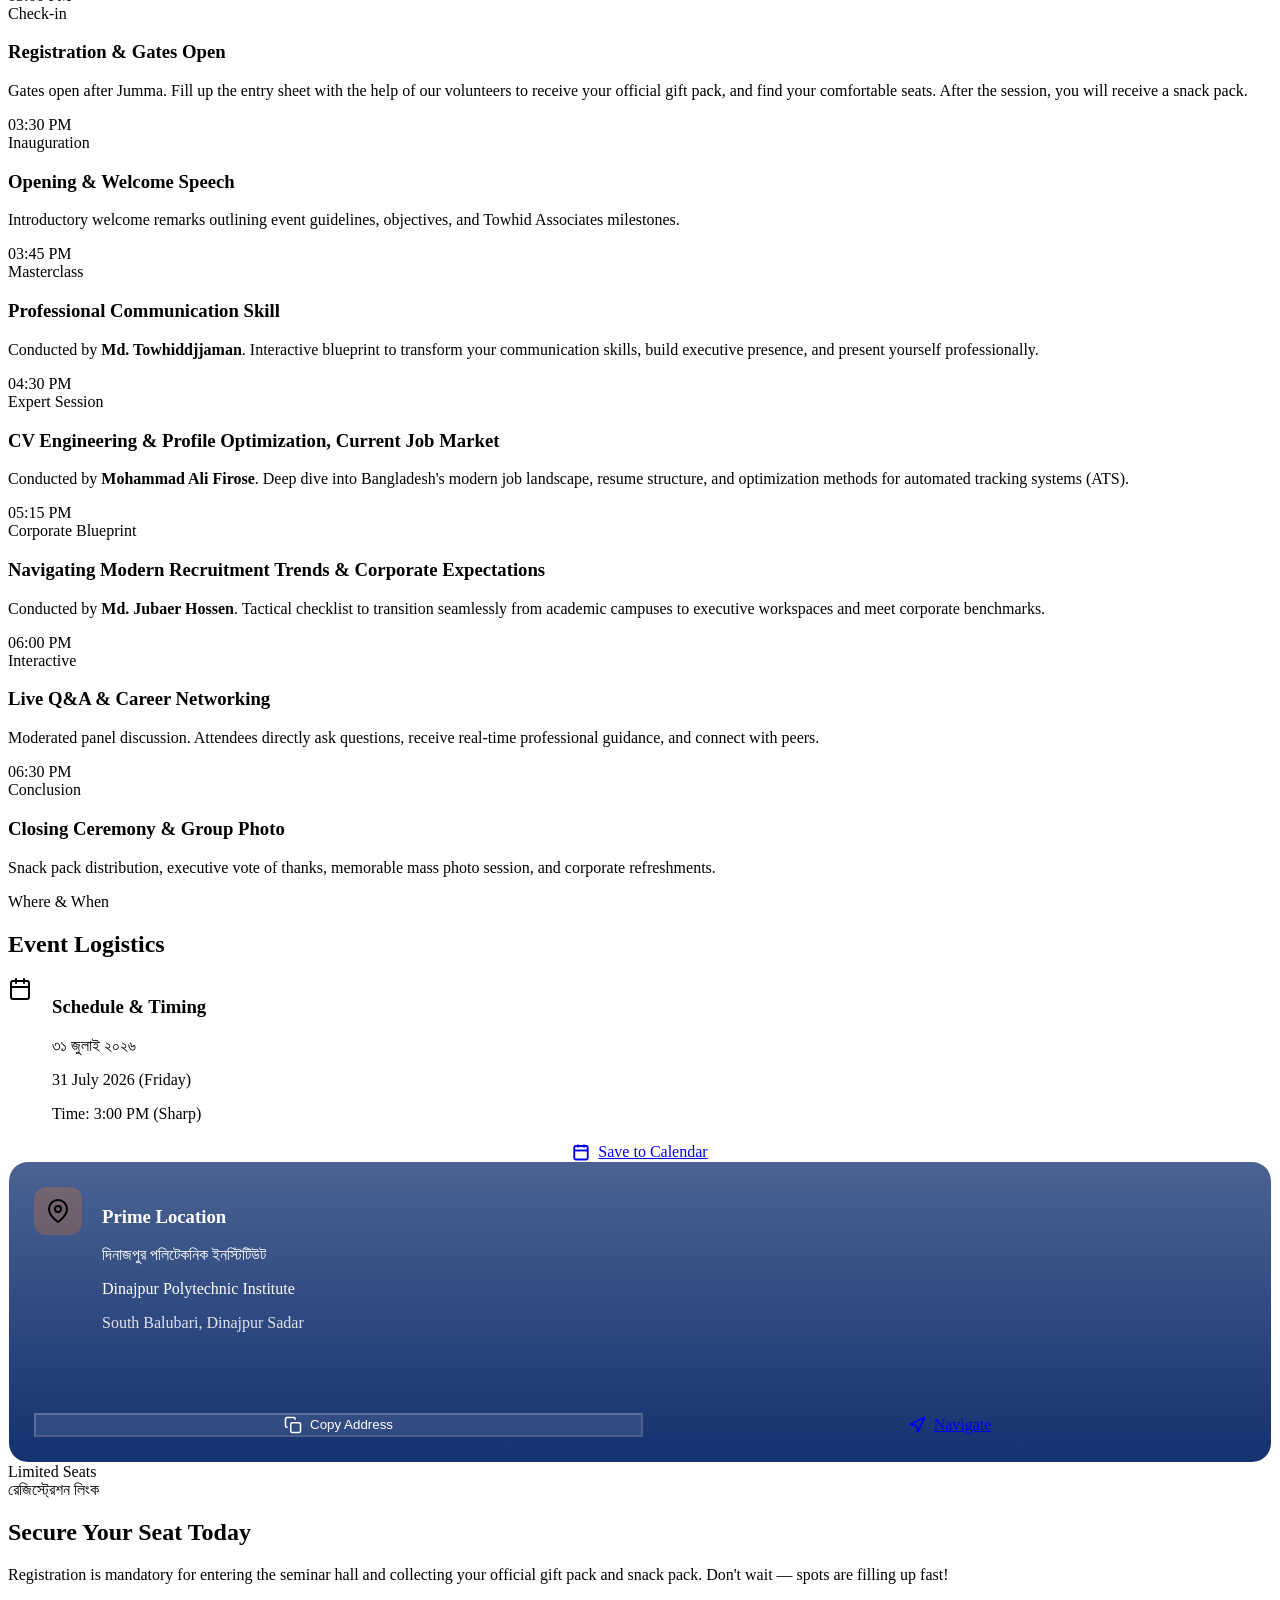
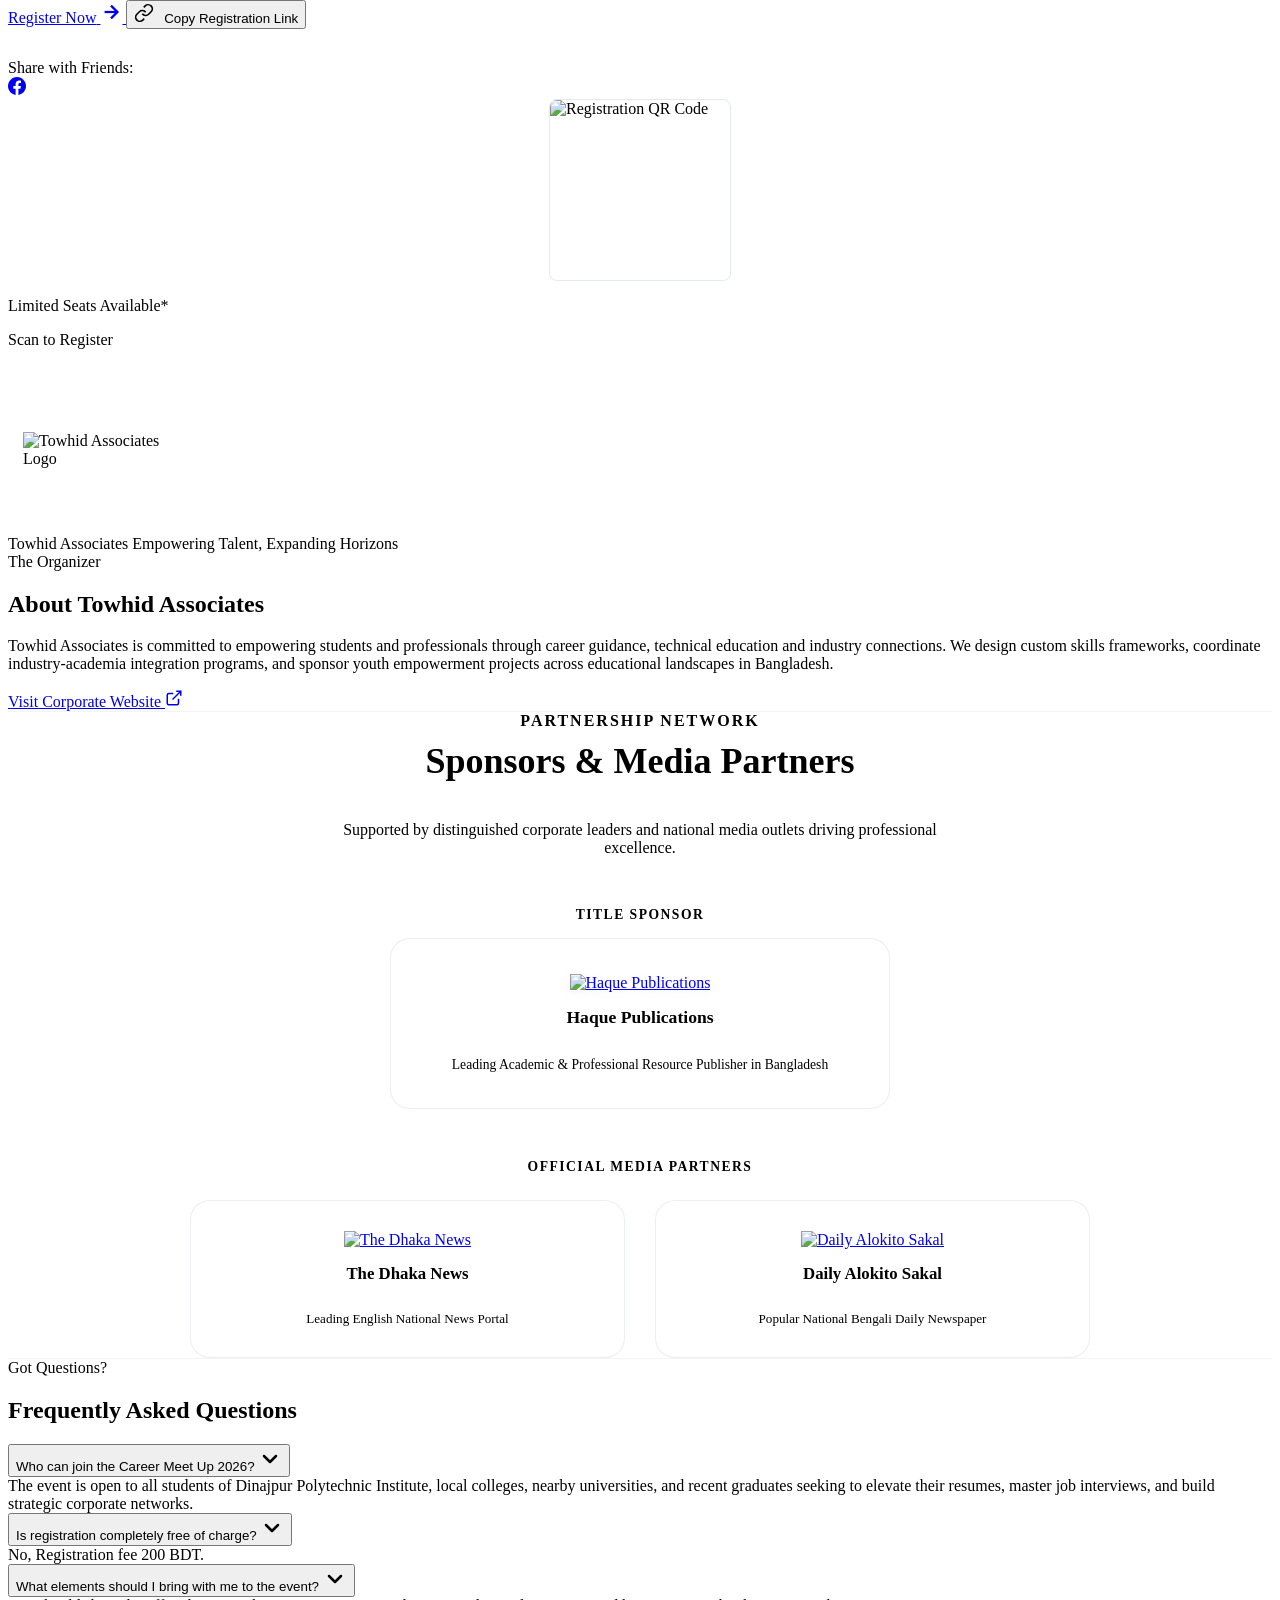
==== commit 127b2438: "Add files via upload" ====
--- a/associates/index.html
+++ b/associates/index.html
@@ -1,257 +1,1250 @@
-<!DOCTYPE html>
-<html lang="en">
-<head>
-    <meta charset="UTF-8">
-    <meta name="viewport" content="width=device-width, initial-scale=1.0">
-    <title>Career Meet Up 2026 | Towhid Associates</title>
-    <meta name="description" content="Bridging Students with Professional Success. Join the premium Career Meet Up 2026 in Dinajpur organized by Towhid Associates.">
-    
-    <meta property="og:type" content="website">
-    <meta property="og:url" content="https://towhiddjjaman.com/associates">
-    <meta property="og:title" content="Career Meet Up 2026 | Towhid Associates">
-    <meta property="og:description" content="Bridging Students with Professional Success. Join the premium Career Meet Up 2026 in Dinajpur.">
-    <meta property="og:image" content="assets/images/hero.png">
-
-    <meta property="twitter:card" content="summary_large_image">
-    <meta property="twitter:url" content="https://towhiddjjaman.com/associates">
-    <meta property="twitter:title" content="Career Meet Up 2026 | Towhid Associates">
-    <meta property="twitter:description" content="Bridging Students with Professional Success. Join the premium Career Meet Up 2026 in Dinajpur.">
-    
-    <link rel="preconnect" href="https://fonts.googleapis.com">
-    <link rel="preconnect" href="https://fonts.gstatic.com" crossorigin>
-    <link href="https://fonts.googleapis.com/css2?family=Hind+Siliguri:wght@400;600;700&family=Poppins:wght@300;400;500;600;700&display=swap" rel="stylesheet">
-    
-    <link rel="stylesheet" href="style.css">
-    <link rel="icon" href="assets/icons/favicon.ico" type="image/x-icon">
-
-    <script type="application/ld+json">
-    {
-      "@context": "https://schema.org",
-      "@type": "Event",
-      "name": "Career Meet Up 2026",
-      "startDate": "2026-07-31T15:00:00+06:00",
-      "endDate": "2026-07-31T18:00:00+06:00",
-      "eventAttendanceMode": "https://schema.org/OfflineEventAttendanceMode",
-      "eventStatus": "https://schema.org/EventScheduled",
-      "location": {
-        "@type": "Place",
-        "name": "Dinajpur Polytechnic Institute",
-        "address": {
-          "@type": "PostalAddress",
-          "streetAddress": "South Balubari",
-          "addressLocality": "Dinajpur Sadar",
-          "addressCountry": "BD"
-        }
-      },
-      "image": [
-        "https://towhiddjjaman.com/associates/assets/images/hero.png"
-       ],
-      "description": "Bridging Students with Professional Success.",
-      "organizer": {
-        "@type": "Organization",
-        "name": "Towhid Associates",
-        "url": "https://towhiddjjaman.com"
-      }
-    }
-    </script>
-</head>
-<body>
-
-    <nav id="navbar">
-        <div class="container nav-container">
-            <a href="#" class="logo">
-                <img src="assets/images/logo.png" alt="Towhid Associates Logo" width="50" height="50">
-            </a>
-            <ul class="nav-links">
-                <li><a href="#hero">Home</a></li>
-                <li><a href="#topics">Topics</a></li>
-                <li><a href="#speakers">Speakers</a></li>
-                <li><a href="#info">Venue</a></li>
-                <li><a href="#registration" class="btn btn-primary nav-btn">Register</a></li>
-            </ul>
-            <button class="hamburger" aria-label="Toggle navigation">
-                <span class="bar"></span>
-                <span class="bar"></span>
-                <span class="bar"></span>
-            </button>
-        </div>
-    </nav>
-
-    <header id="hero" class="hero-section">
-        <div class="container hero-container">
-            <div class="hero-content animate-fade-up">
-                <p class="subtitle">Organized by Towhid Associates</p>
-                <h1 class="bangla-text">ক্যারিয়ার মিট আপ <span class="highlight">2026</span></h1>
-                <p class="tagline">"Bridging Students with Professional Success"</p>
-                <div class="hero-buttons">
-                    <a href="#registration" class="btn btn-orange pulse">Register Now</a>
-                    <a href="#info" class="btn btn-outline">Event Details</a>
-                </div>
-            </div>
-            <div class="hero-image animate-fade-left">
-                <img src="assets/images/hero.png" alt="Career Graduation Illustration" loading="lazy">
-            </div>
-        </div>
-    </header>
-
-    <section id="topics" class="section bg-light">
-        <div class="container">
-            <h2 class="section-title text-center animate-fade-up">Key Topics</h2>
-            <div class="grid-topics">
-                <div class="card topic-card animate-fade-up">
-                    <div class="icon">📄</div>
-                    <h3>Professional CV Writing</h3>
-                </div>
-                <div class="card topic-card animate-fade-up" style="transition-delay: 0.1s;">
-                    <div class="icon">🎯</div>
-                    <h3>Interview Preparation</h3>
-                </div>
-                <div class="card topic-card animate-fade-up" style="transition-delay: 0.2s;">
-                    <div class="icon">🏢</div>
-                    <h3>Corporate Expectations</h3>
-                </div>
-                <div class="card topic-card animate-fade-up" style="transition-delay: 0.3s;">
-                    <div class="icon">💬</div>
-                    <h3>Communication Skills</h3>
-                </div>
-                <div class="card topic-card animate-fade-up" style="transition-delay: 0.4s;">
-                    <div class="icon">🗺️</div>
-                    <h3>Career Roadmap</h3>
-                </div>
-            </div>
-        </div>
-    </section>
-
-    <section id="speakers" class="section">
-        <div class="container">
-            <h2 class="section-title text-center bangla-text animate-fade-up">আমাদের আলোচকবৃন্দ</h2>
-            <div class="grid-speakers">
-                <div class="card speaker-card animate-fade-up">
-                    <img src="assets/images/speaker1.jpg" alt="Md. Towhiddjjaman" class="speaker-img" loading="lazy">
-                    <h3 class="bangla-text">মোঃ তৌহিদুজ্জামান</h3>
-                    <p class="designation">TVET Consultant</p>
-                    <p class="organization">Founder, Towhid Associates</p>
-                </div>
-                <div class="card speaker-card animate-fade-up" style="transition-delay: 0.1s;">
-                    <img src="assets/images/speaker2.jpg" alt="Mohammad Ali Firose" class="speaker-img" loading="lazy">
-                    <h3 class="bangla-text">মোহাম্মদ আলী ফিরোজ</h3>
-                    <p class="designation">DGM (Program)</p>
-                    <p class="organization">Bdjobs</p>
-                </div>
-                <div class="card speaker-card animate-fade-up" style="transition-delay: 0.2s;">
-                    <img src="assets/images/speaker3.jpg" alt="Jubaer Hossen" class="speaker-img" loading="lazy">
-                    <h3 class="bangla-text">জুবায়ের হোসেন</h3>
-                    <p class="designation">Deputy Manager</p>
-                    <p class="organization">PRAN-RFL Group</p>
-                </div>
-            </div>
-        </div>
-    </section>
-
-    <section id="info" class="section bg-light">
-        <div class="container">
-            <div class="info-card card animate-fade-up">
-                <div class="info-item">
-                    <div class="info-icon">📅</div>
-                    <div>
-                        <h3 class="bangla-text">৩১ জুলাই ২০২৬</h3>
-                        <p>Friday, 3:00 PM</p>
-                    </div>
-                </div>
-                <div class="info-divider"></div>
-                <div class="info-item">
-                    <div class="info-icon">📍</div>
-                    <div>
-                        <h3 class="bangla-text">দিনাজপুর পলিটেকনিক ইন্সটিটিউট</h3>
-                        <p>South Balubari, Dinajpur Sadar</p>
-                    </div>
-                </div>
-            </div>
-            
-            <div class="countdown-container animate-fade-up">
-                <h3>Event Starts In</h3>
-                <div id="countdown" class="countdown">
-                    <div class="time-box"><span id="days">00</span><p>Days</p></div>
-                    <div class="time-box"><span id="hours">00</span><p>Hours</p></div>
-                    <div class="time-box"><span id="minutes">00</span><p>Minutes</p></div>
-                    <div class="time-box"><span id="seconds">00</span><p>Seconds</p></div>
-                </div>
-            </div>
-        </div>
-    </section>
-
-    <section id="registration" class="section">
-        <div class="container flex-registration animate-fade-up">
-            <div class="qr-container card">
-                <img src="assets/images/qr.png" alt="Registration QR Code" loading="lazy">
-                <p class="seats-badge">Limited Seats Available</p>
-            </div>
-            <div class="registration-details">
-                <h2>Secure Your Spot</h2>
-                <p>Don't miss this opportunity to accelerate your career journey with industry experts.</p>
-                <div class="link-box">
-                    <input type="text" id="regLink" value="https://cutt.ly/dinajpur2026" readonly>
-                    <button id="copyBtn" class="btn btn-outline" aria-label="Copy Link">Copy</button>
-                </div>
-                <a href="https://cutt.ly/dinajpur2026" target="_blank" rel="noopener noreferrer" class="btn btn-orange btn-large pulse">Register Today</a>
-            </div>
-        </div>
-    </section>
-
-    <section id="faq" class="section bg-light">
-        <div class="container">
-            <h2 class="section-title text-center animate-fade-up">Frequently Asked Questions</h2>
-            <div class="accordion animate-fade-up">
-                <div class="accordion-item">
-                    <button class="accordion-header" aria-expanded="false">Who can join the event?</button>
-                    <div class="accordion-content"><p>This event is open to students, fresh graduates, and young professionals looking to build a strong career foundation.</p></div>
-                </div>
-                <div class="accordion-item">
-                    <button class="accordion-header" aria-expanded="false">Is registration free?</button>
-                    <div class="accordion-content"><p>Please check the registration link for details on entry fees and ticket availability.</p></div>
-                </div>
-                <div class="accordion-item">
-                    <button class="accordion-header" aria-expanded="false">What should I bring?</button>
-                    <div class="accordion-content"><p>Bring a notebook, pen, and multiple copies of your CV for the professional CV writing session and networking.</p></div>
-                </div>
-                <div class="accordion-item">
-                    <button class="accordion-header" aria-expanded="false">How long is the event?</button>
-                    <div class="accordion-content"><p>The event starts at 3:00 PM and will last approximately 3 hours, concluding with a networking session.</p></div>
-                </div>
-            </div>
-        </div>
-    </section>
-
-    <footer class="footer">
-        <div class="container grid-footer">
-            <div class="footer-brand">
-                <img src="assets/images/logo.png" alt="Towhid Associates" width="60" class="footer-logo">
-                <h3>Towhid Associates</h3>
-                <p>Empowering students and professionals through career guidance, technical education, and industry connections.</p>
-            </div>
-            <div class="footer-links">
-                <h4>Quick Links</h4>
-                <ul>
-                    <li><a href="#hero">Home</a></li>
-                    <li><a href="#speakers">Speakers</a></li>
-                    <li><a href="#schedule">Schedule</a></li>
-                    <li><a href="#faq">FAQ</a></li>
-                </ul>
-            </div>
-            <div class="footer-contact">
-                <h4>Connect With Us</h4>
-                <a href="https://towhiddjjaman.com" target="_blank" class="website-link">www.towhiddjjaman.com</a>
-                <button class="btn btn-primary" onclick="window.print()">Print Details</button>
-            </div>
-        </div>
-        <div class="footer-bottom">
-            <p>&copy; <span id="year"></span> Towhid Associates. All Rights Reserved.</p>
-        </div>
-    </footer>
-
-    <a href="#registration" id="floatingRegister" class="floating-btn">Register</a>
-    <button id="backToTop" aria-label="Back to top">↑</button>
-
-    <script src="script.js"></script>
-</body>
-</html>+<!DOCTYPE html>
+<html lang="en">
+<head>
+  <!-- SEO & Meta Tags -->
+  <meta charset="UTF-8">
+  <meta name="viewport" content="width=device-width, initial-scale=1.0">
+  <title>Career Meet Up 2026 | Towhid Associates</title>
+  <meta name="description" content="Join the Career Meet Up 2026 organized by Towhid Associates on 31 July 2026 at Dinajpur Polytechnic Institute. Bridging students with professional success through CV writing, interview prep, and networking.">
+  <meta name="keywords" content="Career Meet Up 2026, Towhid Associates, Dinajpur Polytechnic Institute, Career Seminar, CV Writing, Interview Preparation, Towhiddjjaman">
+  <meta name="author" content="Towhid Associates">
+  <link rel="canonical" href="https://towhiddjjaman.com/associates">
+
+  <!-- Open Graph / Facebook -->
+  <meta property="og:type" content="website">
+  <meta property="og:url" content="https://towhiddjjaman.com/associates">
+  <meta property="og:title" content="Career Meet Up 2026 | Towhid Associates">
+  <meta property="og:description" content="Bridging Students with Professional Success. Get CV writing tips, interview advice, and corporate guidance from industry leaders.">
+  <meta property="og:image" content="https://images.unsplash.com/photo-1540575467063-178a50c2df87?w=1200&h=630&fit=crop">
+
+  <!-- Twitter -->
+  <meta property="twitter:card" content="summary_large_image">
+  <meta property="twitter:url" content="https://towhiddjjaman.com/associates">
+  <meta property="twitter:title" content="Career Meet Up 2026 | Towhid Associates">
+  <meta property="twitter:description" content="Bridging Students with Professional Success. Get CV writing tips, interview advice, and corporate guidance from industry leaders.">
+  <meta property="twitter:image" content="https://images.unsplash.com/photo-1540575467063-178a50c2df87?w=1200&h=630&fit=crop">
+
+  <!-- Favicon -->
+  <link rel="icon" type="image/x-icon" href="/assets/icons/favicon.ico">
+
+  <!-- Google Fonts: Poppins (English) & Hind Siliguri (Bangla) -->
+  <link rel="preconnect" href="https://fonts.googleapis.com">
+  <link rel="preconnect" href="https://fonts.gstatic.com" crossorigin>
+  <link href="https://fonts.googleapis.com/css2?family=Poppins:wght@300;400;500;600;700&family=Hind+Siliguri:wght@400;500;600;700&display=swap" rel="stylesheet">
+
+  <!-- Custom CSS Link -->
+
+  <!-- Schema.org Event JSON-LD -->
+  <script type="application/ld+json">
+  {
+    "@context": "https://schema.org",
+    "@type": "Event",
+    "name": "Career Meet Up 2026",
+    "startDate": "2026-07-31T15:00:00+06:00",
+    "endDate": "2026-07-31T19:00:00+06:00",
+    "eventAttendanceMode": "https://schema.org/OfflineEventAttendanceMode",
+    "eventStatus": "https://schema.org/EventScheduled",
+    "location": {
+      "@type": "Place",
+      "name": "Dinajpur Polytechnic Institute",
+      "address": {
+        "@type": "PostalAddress",
+        "streetAddress": "South Balubari, Dinajpur Sadar",
+        "addressLocality": "Dinajpur",
+        "addressRegion": "Rangpur Division",
+        "postalCode": "5200",
+        "addressCountry": "BD"
+      }
+    },
+    "image": [
+      "https://images.unsplash.com/photo-1540575467063-178a50c2df87?w=800"
+    ],
+    "description": "Bridging Students with Professional Success. Join us for a transformative day of CV writing workshops, interview prep, and executive networking.",
+    "organizer": {
+      "@type": "Organization",
+      "name": "Towhid Associates",
+      "url": "https://towhiddjjaman.com"
+    },
+    "offers": {
+      "@type": "Offer",
+      "url": "https://cutt.ly/dinajpur2026",
+      "price": "0",
+      "priceCurrency": "BDT",
+      "availability": "https://schema.org/LimitedAvailability",
+      "validFrom": "2026-07-16"
+    },
+    "performer": [
+      {
+        "@type": "Person",
+        "name": "Md. Towhiddjjaman"
+      },
+      {
+        "@type": "Person",
+        "name": "Mohammad Ali Firose"
+      },
+      {
+        "@type": "Person",
+        "name": "Jubaer Hossen"
+      }
+    ]
+  }
+  </script>
+  <script type="module" crossorigin src="./assets/index-k_x2C0Wh.js"></script>
+  <link rel="stylesheet" crossorigin href="./assets/index-BJ3TBPZk.css">
+</head>
+<body>
+
+  <!-- Sticky Navbar -->
+  <header class="navbar-wrapper">
+    <nav class="navbar container" aria-label="Main Navigation">
+      <a href="#home" class="nav-logo" aria-label="Towhid Associates Homepage">
+        <img src="https://raw.githubusercontent.com/rjtanjid24/towhiddjjaman/0a9db3e74b36d8426917048dd60403e20693a453/associates/assets/images/logo.png" alt="Towhid Associates Logo" class="logo-img" style="height: 40px; width: auto; object-fit: contain; margin-right: 8px;" referrerPolicy="no-referrer">
+        <span class="logo-text">Towhid <span class="logo-accent">Associates</span></span>
+      </a>
+
+      <!-- Desktop Links -->
+      <ul class="nav-links" id="navLinks">
+        <li><a href="#home" class="nav-link active">Home</a></li>
+        <li><a href="#topics" class="nav-link">Topics</a></li>
+        <li><a href="#speakers" class="nav-link">Speakers</a></li>
+        <li><a href="#schedule" class="nav-link">Schedule</a></li>
+        <li><a href="#venue" class="nav-link">Venue</a></li>
+        <li><a href="#register" class="nav-link nav-btn-cta">Register Now</a></li>
+      </ul>
+
+      <!-- Hamburger Menu Button -->
+      <button class="hamburger-btn" id="hamburgerBtn" aria-label="Toggle navigation menu" aria-expanded="false">
+        <span class="bar"></span>
+        <span class="bar"></span>
+        <span class="bar"></span>
+      </button>
+    </nav>
+  </header>
+
+  <!-- Main Content -->
+  <main>
+
+    <!-- 1. Hero Section -->
+    <section id="home" class="hero-section">
+      <!-- Floating decorative shapes -->
+      <div class="floating-shape shape-1" aria-hidden="true"></div>
+      <div class="floating-shape shape-2" aria-hidden="true"></div>
+      <div class="floating-shape shape-3" aria-hidden="true"></div>
+
+      <div class="container hero-container">
+        <div class="hero-content reveal-fade-left">
+          <div class="organizer-badge-wrapper">
+            <span class="organizer-label bn">আয়োজনে: তৌহিদ অ্যাসোসিয়েটস</span>
+            <span class="organizer-badge">Towhid Associates</span>
+          </div>
+          <h1 class="hero-title">
+            <span class="hero-title-main">Career Meet Up 2026</span>
+            <span class="hero-title-sub bn">ক্যারিয়ার মিট আপ ২০২৬</span>
+          </h1>
+          <p class="hero-tagline">"Bridging Students with Professional Success"</p>
+          <p class="hero-description">
+            Join the most anticipated career development event of the year. Connect with corporate pioneers, learn executive recruitment secrets, and accelerate your path to professional success.
+          </p>
+
+          <div class="hero-ctas">
+            <a href="#register" class="btn btn-primary pulse-btn" id="heroRegisterBtn">
+              <span class="btn-text">Register Now</span>
+              <svg class="btn-icon" viewBox="0 0 24 24" width="20" height="20" stroke="currentColor" stroke-width="2.5" fill="none" stroke-linecap="round" stroke-linejoin="round">
+                <line x1="5" y1="12" x2="19" y2="12"></line>
+                <polyline points="12 5 19 12 12 19"></polyline>
+              </svg>
+            </a>
+            <a href="#topics" class="btn btn-secondary">
+              <span class="btn-text">Explore Topics</span>
+              <svg class="btn-icon" viewBox="0 0 24 24" width="20" height="20" stroke="currentColor" stroke-width="2" fill="none" stroke-linecap="round" stroke-linejoin="round">
+                <circle cx="12" cy="12" r="10"></circle>
+                <line x1="12" y1="8" x2="12" y2="16"></line>
+                <line x1="8" y1="12" x2="16" y2="12"></line>
+              </svg>
+            </a>
+          </div>
+
+          <!-- Dynamic Countdown Timer -->
+          <div class="countdown-wrapper">
+            <p class="countdown-title">Event Starts In</p>
+            <div id="countdown" class="countdown-grid">
+              <div class="countdown-item">
+                <span id="days" class="countdown-number">00</span>
+                <span class="countdown-label">Days</span>
+              </div>
+              <div class="countdown-item">
+                <span id="hours" class="countdown-number">00</span>
+                <span class="countdown-label">Hours</span>
+              </div>
+              <div class="countdown-item">
+                <span id="minutes" class="countdown-number">00</span>
+                <span class="countdown-label">Minutes</span>
+              </div>
+              <div class="countdown-item">
+                <span id="seconds" class="countdown-number">00</span>
+                <span class="countdown-label">Seconds</span>
+              </div>
+            </div>
+          </div>
+        </div>
+
+        <!-- Hero Illustration -->
+        <div class="hero-illustration-wrapper reveal-fade-right">
+          <div class="illustration-card-bg">
+            <div class="blob-gradient"></div>
+            <!-- Interactive Visual CSS Stage representing career and success -->
+            <div class="career-stage" aria-label="Visual representation of career success">
+              <div class="stage-grid"></div>
+              <!-- Floating graphics elements -->
+              <div class="career-bar bar-1"></div>
+              <div class="career-bar bar-2"></div>
+              <div class="career-bar bar-3"></div>
+              <div class="career-cap">
+                <svg viewBox="0 0 24 24" fill="#F97316" width="60" height="60">
+                  <path d="M12 2L1 7l11 5 9-4.09V14a1 1 0 0 0 2 0V7.18L12 2z"/>
+                  <path d="M4 10.18v4.32a6 6 0 0 0 16 0v-4.32l-8 3.64-8-3.64z"/>
+                </svg>
+              </div>
+              <div class="growth-arrow">
+                <svg viewBox="0 0 24 24" fill="none" stroke="#1D4ED8" stroke-width="3" stroke-linecap="round" stroke-linejoin="round">
+                  <polyline points="22 7 13.5 15.5 8.5 10.5 2 17"></polyline>
+                  <polyline points="16 7 22 7 22 13"></polyline>
+                </svg>
+              </div>
+              <div class="interactive-tag success-badge">
+                <span class="pulse-dot"></span>
+                <span>Success Bound</span>
+              </div>
+              <div class="interactive-tag mentor-badge">
+                <svg viewBox="0 0 24 24" fill="#F97316" width="14" height="14">
+                  <path d="M17 21v-2a4 4 0 0 0-4-4H5a4 4 0 0 0-4 4v2"></path>
+                  <circle cx="9" cy="7" r="4"></circle>
+                  <path d="M23 21v-2a4 4 0 0 0-3-3.87"></path>
+                  <path d="M16 3.13a4 4 0 0 1 0 7.75"></path>
+                </svg>
+                <span>Industry Mentorship</span>
+              </div>
+            </div>
+          </div>
+        </div>
+      </div>
+    </section>
+
+    <!-- Animated Statistics Section -->
+    <section class="stats-section bg-gradient-blue text-white">
+      <div class="container stats-container">
+        <div class="stat-item reveal-scale">
+          <div class="stat-number" data-target="200">0</div>
+          <div class="stat-plus"></div>
+          <div class="stat-label">Expected Attendees</div>
+        </div>
+        <div class="stat-item reveal-scale" style="animation-delay: 0.1s;">
+          <div class="stat-number" data-target="3">0</div>
+          <div class="stat-plus"></div>
+          <div class="stat-label">Industry Pioneers</div>
+        </div>
+        <div class="stat-item reveal-scale" style="animation-delay: 0.2s;">
+          <div class="stat-number" data-target="5">0</div>
+          <div class="stat-plus">+</div>
+          <div class="stat-label">Core Masterclasses</div>
+        </div>
+        <div class="stat-item reveal-scale" style="animation-delay: 0.3s;">
+          <div class="stat-number" data-target="1">0</div>
+          <div class="stat-plus">st</div>
+          <div class="stat-label">Prime Venue</div>
+        </div>
+      </div>
+    </section>
+
+    <!-- 2. Key Topics -->
+    <section id="topics" class="section-padding bg-light">
+      <div class="container">
+        <div class="section-header reveal-fade-up">
+          <span class="section-subtitle">What You'll Learn</span>
+          <h2 class="section-title">Key Program Topics</h2>
+          <div class="section-line"></div>
+        </div>
+
+        <div class="topics-grid">
+          <!-- Card 1 -->
+          <div class="topic-card reveal-fade-up" style="animation-delay: 0.0s;">
+            <div class="topic-icon-wrapper">
+              <svg viewBox="0 0 24 24" class="topic-icon" fill="none" stroke="currentColor" stroke-width="2" stroke-linecap="round" stroke-linejoin="round">
+                <path d="M14 2H6a2 2 0 0 0-2 2v16a2 2 0 0 0 2 2h12a2 2 0 0 0 2-2V8z"></path>
+                <polyline points="14 2 14 8 20 8"></polyline>
+                <line x1="16" y1="13" x2="8" y2="13"></line>
+                <line x1="16" y1="17" x2="8" y2="17"></line>
+                <polyline points="10 9 9 9 8 9"></polyline>
+              </svg>
+            </div>
+            <h3 class="topic-title">Professional CV Writing</h3>
+            <p class="topic-desc">Master the art of high-impact resume crafting. Structure your academic and personal achievements to easily pass AI screeners and capture hiring managers' attention instantly.</p>
+          </div>
+
+          <!-- Card 2 -->
+          <div class="topic-card reveal-fade-up" style="animation-delay: 0.1s;">
+            <div class="topic-icon-wrapper">
+              <svg viewBox="0 0 24 24" class="topic-icon" fill="none" stroke="currentColor" stroke-width="2" stroke-linecap="round" stroke-linejoin="round">
+                <path d="M17 21v-2a4 4 0 0 0-4-4H5a4 4 0 0 0-4 4v2"></path>
+                <circle cx="9" cy="7" r="4"></circle>
+                <path d="M23 21v-2a4 4 0 0 0-3-3.87"></path>
+                <path d="M16 3.13a4 4 0 0 1 0 7.75"></path>
+              </svg>
+            </div>
+            <h3 class="topic-title">Interview Preparation</h3>
+            <p class="topic-desc">Overcome interview anxiety with structural frameworks. Learn how to respond to behavioral, technical, and stress-inducing queries using the STAR method.</p>
+          </div>
+
+          <!-- Card 3 -->
+          <div class="topic-card reveal-fade-up" style="animation-delay: 0.2s;">
+            <div class="topic-icon-wrapper">
+              <svg viewBox="0 0 24 24" class="topic-icon" fill="none" stroke="currentColor" stroke-width="2" stroke-linecap="round" stroke-linejoin="round">
+                <rect x="2" y="7" width="20" height="14" rx="2" ry="2"></rect>
+                <path d="M16 21V5a2 2 0 0 0-2-2h-4a2 2 0 0 0-2 2v16"></path>
+              </svg>
+            </div>
+            <h3 class="topic-title">Corporate Expectations</h3>
+            <p class="topic-desc">Gain vital insider knowledge of modern enterprise work cultures. Bridge the grand gap between university life and professional corporate workspaces with expert advice.</p>
+          </div>
+
+          <!-- Card 4 -->
+          <div class="topic-card reveal-fade-up" style="animation-delay: 0.3s;">
+            <div class="topic-icon-wrapper">
+              <svg viewBox="0 0 24 24" class="topic-icon" fill="none" stroke="currentColor" stroke-width="2" stroke-linecap="round" stroke-linejoin="round">
+                <path d="M21 15a2 2 0 0 1-2 2H7l-4 4V5a2 2 0 0 1 2-2h14a2 2 0 0 1 2 2z"></path>
+              </svg>
+            </div>
+            <h3 class="topic-title">Communication Skills</h3>
+            <p class="topic-desc">Enhance your assertiveness, corporate email etiquette, visual presentation capability, and storytelling techniques to engage and lead in multi-functional teams.</p>
+          </div>
+
+          <!-- Card 5 -->
+          <div class="topic-card reveal-fade-up" style="animation-delay: 0.4s;">
+            <div class="topic-icon-wrapper">
+              <svg viewBox="0 0 24 24" class="topic-icon" fill="none" stroke="currentColor" stroke-width="2" stroke-linecap="round" stroke-linejoin="round">
+                <polygon points="12 2 2 7 12 12 22 7 12 2"></polygon>
+                <polyline points="2 17 12 22 22 17"></polyline>
+                <polyline points="2 12 12 17 22 12"></polyline>
+              </svg>
+            </div>
+            <h3 class="topic-title">Career Roadmap</h3>
+            <p class="topic-desc">Chart a tactical, individualized career progression path. Identify sunrise industries, critical digital-age competencies, and professional micro-credentials.</p>
+          </div>
+        </div>
+      </div>
+    </section>
+
+    <!-- 6. Why Attend Section (Bento Grid Style) -->
+    <section class="section-padding">
+      <div class="container">
+        <div class="section-header reveal-fade-up">
+          <span class="section-subtitle">Key Benefits</span>
+          <h2 class="section-title">Why Attend This Meet Up?</h2>
+          <div class="section-line"></div>
+        </div>
+
+        <div class="bento-grid">
+          <!-- Item 1 -->
+          <div class="bento-item col-span-2 reveal-fade-up">
+            <div class="bento-icon bg-primary">
+              <svg viewBox="0 0 24 24" width="24" height="24" stroke="white" stroke-width="2" fill="none" stroke-linecap="round" stroke-linejoin="round"><path d="M17 21v-2a4 4 0 0 0-4-4H5a4 4 0 0 0-4 4v2"></path><circle cx="9" cy="7" r="4"></circle><path d="M23 21v-2a4 4 0 0 0-3-3.87"></path><path d="M16 3.13a4 4 0 0 1 0 7.75"></path></svg>
+            </div>
+            <h3 class="bento-title">Professional Networking</h3>
+            <p class="bento-desc">Rub shoulders with HR executives, business heads, and talented peers. Form strategic relationships that can unlock hidden job opportunities and project partnerships in Bangladesh's leading business sectors.</p>
+          </div>
+
+          <!-- Item 2 -->
+          <div class="bento-item reveal-fade-up" style="animation-delay: 0.1s;">
+            <div class="bento-icon bg-orange">
+              <svg viewBox="0 0 24 24" width="24" height="24" stroke="white" stroke-width="2" fill="none" stroke-linecap="round" stroke-linejoin="round"><path d="M22 11.08V12a10 10 0 1 1-5.93-9.14"></path><polyline points="22 4 12 14.01 9 11.01"></polyline></svg>
+            </div>
+            <h3 class="bento-title">Career Guidance</h3>
+            <p class="bento-desc">Receive individualized strategic coaching directly from veteran consultants. Clarify your long-term roadmap and eliminate professional doubts.</p>
+          </div>
+
+          <!-- Item 3 -->
+          <div class="bento-item reveal-fade-up" style="animation-delay: 0.2s;">
+            <div class="bento-icon bg-orange">
+              <svg viewBox="0 0 24 24" width="24" height="24" stroke="white" stroke-width="2" fill="none" stroke-linecap="round" stroke-linejoin="round"><polygon points="12 2 2 7 12 12 22 7 12 2"></polygon><polyline points="2 17 12 22 22 17"></polyline><polyline points="2 12 12 17 22 12"></polyline></svg>
+            </div>
+            <h3 class="bento-title">Industry Experts</h3>
+            <p class="bento-desc">Gain key knowledge directly from professionals representing Bdjobs, PRAN-RFL, and Towhid Associates.</p>
+          </div>
+
+          <!-- Item 4 -->
+          <div class="bento-item col-span-2 reveal-fade-up" style="animation-delay: 0.3s;">
+            <div class="bento-icon bg-primary">
+              <svg viewBox="0 0 24 24" width="24" height="24" stroke="white" stroke-width="2" fill="none" stroke-linecap="round" stroke-linejoin="round"><circle cx="12" cy="12" r="10"></circle><polyline points="12 6 12 12 16 14"></polyline></svg>
+            </div>
+            <h3 class="bento-title">Tactical Interview Tips</h3>
+            <p class="bento-desc">Acquire highly practical hacks to handle complex HR interviews, master non-verbal body language cues, coordinate salary negotiation tactics gracefully, and follow up effectively after callbacks.</p>
+          </div>
+
+          <!-- Item 5 -->
+          <div class="bento-item reveal-fade-up" style="animation-delay: 0.4s;">
+            <div class="bento-icon bg-primary">
+              <svg viewBox="0 0 24 24" width="24" height="24" stroke="white" stroke-width="2" fill="none" stroke-linecap="round" stroke-linejoin="round"><path d="M21 15a2 2 0 0 1-2 2H7l-4 4V5a2 2 0 0 1 2-2h14a2 2 0 0 1 2 2z"></path></svg>
+            </div>
+            <h3 class="bento-title">Live Q&A Segment</h3>
+            <p class="bento-desc">Bring your toughest questions and get immediate, unvarnished feedback from recruiters who read thousands of resumes weekly.</p>
+          </div>
+
+          <!-- Item 6 -->
+          <div class="bento-item reveal-fade-up" style="animation-delay: 0.5s;">
+            <div class="bento-icon bg-orange">
+              <svg viewBox="0 0 24 24" width="24" height="24" stroke="white" stroke-width="2" fill="none" stroke-linecap="round" stroke-linejoin="round"><path d="M20.84 4.61a5.5 5.5 0 0 0-7.78 0L12 5.67l-1.06-1.06a5.5 5.5 0 0 0-7.78 7.78l1.06 1.06L12 21.23l7.78-7.78 1.06-1.06a5.5 5.5 0 0 0 0-7.78z"></path></svg>
+            </div>
+            <h3 class="bento-title">Actionable Career Planning</h3>
+            <p class="bento-desc">Walk away with an actionable framework to build modern digital portfolios and stand out in the 2026 talent market.</p>
+          </div>
+        </div>
+      </div>
+    </section>
+
+    <!-- Proven Impact Section -->
+    <section id="milestones" class="section-padding" style="background-color: var(--color-white); border-bottom: 1px solid rgba(15, 46, 109, 0.05);">
+      <div class="container">
+        <div class="section-header reveal-fade-up text-center" style="margin-bottom: 50px;">
+          <span class="section-subtitle" style="color: var(--color-accent); font-weight: 600; text-transform: uppercase; letter-spacing: 2px;">Impact & Reach</span>
+          <h2 class="section-title" style="color: var(--color-dark); font-size: 2.25rem; font-weight: 800; margin-top: 10px; margin-bottom: 15px;">Our Proven Impact</h2>
+          <div class="section-line" style="background-color: var(--color-accent); width: 80px; height: 4px; margin: 0 auto; border-radius: 2px;"></div>
+        </div>
+
+        <div class="reveal-fade-up" style="background: linear-gradient(135deg, #0F2E6D 0%, #1D4ED8 100%); border-radius: 24px; padding: 45px; color: white; box-shadow: var(--shadow-lg); position: relative; overflow: hidden; margin-bottom: 30px;">
+          <div style="position: absolute; top: -10%; right: -10%; width: 300px; height: 300px; background: radial-gradient(circle, rgba(249, 115, 22, 0.15) 0%, transparent 70%); pointer-events: none;"></div>
+          <div style="display: grid; grid-template-columns: 1.2fr 0.8fr; gap: 40px; align-items: center;" class="milestones-grid-layout">
+            <div>
+              <h3 style="font-size: 1.6rem; font-weight: 700; color: white; margin-bottom: 18px;">Empowering technical and engineering students nationwide</h3>
+              <p style="font-size: 1.05rem; opacity: 0.9; line-height: 1.7; color: rgba(255, 255, 255, 0.9); margin-bottom: 0;">
+                Towhid Associates has been at the forefront of technical and engineering career development in Bangladesh. By bridging the gap between academic education and corporate expectations, we have helped thousands of ambitious students successfully transition into lucrative, high-growth professional careers.
+              </p>
+            </div>
+            <div>
+              <div style="display: grid; grid-template-columns: 1fr 1fr; gap: 20px;">
+                <div style="background: rgba(255, 255, 255, 0.08); padding: 25px 20px; border-radius: 16px; border: 1px solid rgba(255, 255, 255, 0.1); text-align: center;">
+                  <div style="font-size: 2.75rem; font-weight: 800; color: var(--color-accent); margin-bottom: 4px;">55+</div>
+                  <div style="font-size: 0.8rem; font-weight: 700; text-transform: uppercase; letter-spacing: 1px; color: rgba(255, 255, 255, 0.8);">Online Webinars</div>
+                </div>
+                <div style="background: rgba(255, 255, 255, 0.08); padding: 25px 20px; border-radius: 16px; border: 1px solid rgba(255, 255, 255, 0.1); text-align: center;">
+                  <div style="font-size: 2.75rem; font-weight: 800; color: var(--color-accent); margin-bottom: 4px;">10+</div>
+                  <div style="font-size: 0.8rem; font-weight: 700; text-transform: uppercase; letter-spacing: 1px; color: rgba(255, 255, 255, 0.8);">Physical Seminars</div>
+                </div>
+              </div>
+            </div>
+          </div>
+          <div style="border-top: 1px solid rgba(255, 255, 255, 0.15); margin-top: 30px; padding-top: 20px; display: flex; flex-direction: column; gap: 8px;">
+            <p style="font-size: 0.85rem; color: rgba(255, 255, 255, 0.75); margin: 0; line-height: 1.5; font-style: italic;">
+              * Our physical seminars are hosted across prominent regional career hubs including <strong>Dhaka, Sylhet, Rangpur, Barishal, Noakhali, Kishoreganj, and Fulbaria</strong>.
+            </p>
+          </div>
+        </div>
+      </div>
+    </section>
+
+    <!-- Redesigned Video Gallery Section -->
+    <section id="media" class="section-padding" style="background-color: #0F2E6D; color: white;">
+      <div class="container">
+        <div class="section-header reveal-fade-up text-center" style="margin-bottom: 50px;">
+          <span class="section-subtitle" style="color: var(--color-accent); font-weight: 600; text-transform: uppercase; letter-spacing: 2px;">Broadcast Reports</span>
+          <h2 class="section-title" style="color: white; font-size: 2.25rem; font-weight: 800; margin-top: 10px; margin-bottom: 15px;">Media Recognition</h2>
+          <div class="section-line" style="background-color: var(--color-accent); width: 80px; height: 4px; margin: 0 auto; border-radius: 2px;"></div>
+          <p style="max-width: 600px; margin: 20px auto 0 auto; color: rgba(255, 255, 255, 0.8); font-size: 1rem;">
+            Our continuous contribution and national impact on technical career development have been widely covered by leading national news networks.
+          </p>
+        </div>
+
+        <div class="video-gallery-grid reveal-fade-up">
+          <!-- Video Card 1 -->
+          <a href="https://www.youtube.com/watch?v=Ba9EJJuO9yE" target="_blank" rel="noopener" class="video-card">
+            <div class="video-thumbnail-wrapper">
+              <img src="https://img.youtube.com/vi/Ba9EJJuO9yE/mqdefault.jpg" alt="ক্যারিয়ার মিট আপ ঢাকা অনুষ্ঠিত" class="video-thumbnail" referrerPolicy="no-referrer">
+              <div class="video-play-overlay">
+                <div class="play-button-circle">
+                  <svg viewBox="0 0 24 24" width="22" height="22" fill="currentColor"><polygon points="6 4 20 12 6 20 6 4"></polygon></svg>
+                </div>
+              </div>
+            </div>
+            <div class="video-info-box">
+              <div class="video-source-badge">
+                <svg viewBox="0 0 24 24" width="12" height="12" stroke="currentColor" stroke-width="2.5" fill="none" style="vertical-align: middle;"><rect x="2" y="2" width="20" height="20" rx="2.18" ry="2.18"></rect><line x1="7" y1="2" x2="7" y2="22"></line><line x1="17" y1="2" x2="17" y2="22"></line><line x1="2" y1="12" x2="22" y2="12"></line><line x1="2" y1="7" x2="7" y2="7"></line><line x1="2" y1="17" x2="7" y2="17"></line><line x1="17" y1="17" x2="22" y2="17"></line><line x1="17" y1="7" x2="22" y2="7"></line></svg>
+                <span>Channel I News</span>
+              </div>
+              <h3 class="video-title-text bn">ক্যারিয়ার মিট আপ ঢাকা অনুষ্ঠিত</h3>
+            </div>
+          </a>
+
+          <!-- Video Card 2 -->
+          <a href="https://www.youtube.com/watch?v=0LsEw45ieeQ" target="_blank" rel="noopener" class="video-card">
+            <div class="video-thumbnail-wrapper">
+              <img src="https://img.youtube.com/vi/0LsEw45ieeQ/mqdefault.jpg" alt="নোয়াখালীতে ক্যারিয়ার মিটআপ" class="video-thumbnail" referrerPolicy="no-referrer">
+              <div class="video-play-overlay">
+                <div class="play-button-circle">
+                  <svg viewBox="0 0 24 24" width="22" height="22" fill="currentColor"><polygon points="6 4 20 12 6 20 6 4"></polygon></svg>
+                </div>
+              </div>
+            </div>
+            <div class="video-info-box">
+              <div class="video-source-badge">
+                <svg viewBox="0 0 24 24" width="12" height="12" stroke="currentColor" stroke-width="2.5" fill="none" style="vertical-align: middle;"><rect x="2" y="2" width="20" height="20" rx="2.18" ry="2.18"></rect><line x1="7" y1="2" x2="7" y2="22"></line><line x1="17" y1="2" x2="17" y2="22"></line><line x1="2" y1="12" x2="22" y2="12"></line><line x1="2" y1="7" x2="7" y2="7"></line><line x1="2" y1="17" x2="7" y2="17"></line><line x1="17" y1="17" x2="22" y2="17"></line><line x1="17" y1="7" x2="22" y2="7"></line></svg>
+                <span>Channel I News</span>
+              </div>
+              <h3 class="video-title-text bn">নোয়াখালীতে ক্যারিয়ার মিটআপ</h3>
+            </div>
+          </a>
+
+          <!-- Video Card 3 -->
+          <a href="https://www.youtube.com/watch?v=UdVlk3AK-04" target="_blank" rel="noopener" class="video-card">
+            <div class="video-thumbnail-wrapper">
+              <img src="https://img.youtube.com/vi/UdVlk3AK-04/mqdefault.jpg" alt="কিশোরগঞ্জে ক্যারিয়ার মিটআপ" class="video-thumbnail" referrerPolicy="no-referrer">
+              <div class="video-play-overlay">
+                <div class="play-button-circle">
+                  <svg viewBox="0 0 24 24" width="22" height="22" fill="currentColor"><polygon points="6 4 20 12 6 20 6 4"></polygon></svg>
+                </div>
+              </div>
+            </div>
+            <div class="video-info-box">
+              <div class="video-source-badge">
+                <svg viewBox="0 0 24 24" width="12" height="12" stroke="currentColor" stroke-width="2.5" fill="none" style="vertical-align: middle;"><rect x="2" y="2" width="20" height="20" rx="2.18" ry="2.18"></rect><line x1="7" y1="2" x2="7" y2="22"></line><line x1="17" y1="2" x2="17" y2="22"></line><line x1="2" y1="12" x2="22" y2="12"></line><line x1="2" y1="7" x2="7" y2="7"></line><line x1="2" y1="17" x2="7" y2="17"></line><line x1="17" y1="17" x2="22" y2="17"></line><line x1="17" y1="7" x2="22" y2="7"></line></svg>
+                <span>Broadcast News</span>
+              </div>
+              <h3 class="video-title-text bn">কিশোরগঞ্জে ক্যারিয়ার মিটআপ</h3>
+            </div>
+          </a>
+
+          <!-- Video Card 4 -->
+          <a href="https://www.youtube.com/watch?v=yStgKE_XRM0" target="_blank" rel="noopener" class="video-card">
+            <div class="video-thumbnail-wrapper">
+              <img src="https://img.youtube.com/vi/yStgKE_XRM0/mqdefault.jpg" alt="ক্যারিয়ার মিট আপ ফুলবাড়ীয়া" class="video-thumbnail" referrerPolicy="no-referrer">
+              <div class="video-play-overlay">
+                <div class="play-button-circle">
+                  <svg viewBox="0 0 24 24" width="22" height="22" fill="currentColor"><polygon points="6 4 20 12 6 20 6 4"></polygon></svg>
+                </div>
+              </div>
+            </div>
+            <div class="video-info-box">
+              <div class="video-source-badge">
+                <svg viewBox="0 0 24 24" width="12" height="12" stroke="currentColor" stroke-width="2.5" fill="none" style="vertical-align: middle;"><rect x="2" y="2" width="20" height="20" rx="2.18" ry="2.18"></rect><line x1="7" y1="2" x2="7" y2="22"></line><line x1="17" y1="2" x2="17" y2="22"></line><line x1="2" y1="12" x2="22" y2="12"></line><line x1="2" y1="7" x2="7" y2="7"></line><line x1="2" y1="17" x2="7" y2="17"></line><line x1="17" y1="17" x2="22" y2="17"></line><line x1="17" y1="7" x2="22" y2="7"></line></svg>
+                <span>Feature Report</span>
+              </div>
+              <h3 class="video-title-text bn">ক্যারিয়ার মিট আপ ফুলবাড়ীয়া</h3>
+            </div>
+          </a>
+        </div>
+      </div>
+    </section>
+
+    <!-- Carousel Online Portal News Section -->
+    <section id="press" class="news-carousel-section section-padding">
+      <div class="container">
+        <div class="section-header reveal-fade-up text-center" style="margin-bottom: 50px;">
+          <span class="section-subtitle">Press & Portals</span>
+          <h2 class="section-title" style="color: var(--color-dark); font-size: 2.25rem; font-weight: 800; margin-top: 10px; margin-bottom: 15px;">Online News Coverage</h2>
+          <div class="section-line" style="background-color: var(--color-accent); width: 80px; height: 4px; margin: 0 auto; border-radius: 2px;"></div>
+          <p style="max-width: 600px; margin: 20px auto 0 auto; color: var(--color-text-muted); font-size: 1rem;">
+            Swipe or slide through prominent news publications reporting on our regional technical career milestones.
+          </p>
+        </div>
+
+        <div class="news-carousel-container reveal-fade-up">
+          <div class="news-carousel-track-wrapper">
+            <div class="news-carousel-track" id="newsTrack">
+              
+              <!-- Slide 1 -->
+              <div class="news-carousel-slide">
+                <div class="news-card-layout">
+                  <div class="news-image-wrapper">
+                    <img src="https://cdx.dhakamail.com/media/images/2025November/job1_20251114_170140084.jpg" alt="Dhaka Mail" class="news-image" referrerPolicy="no-referrer">
+                    <div class="news-portal-logo-overlay">Dhaka Mail</div>
+                  </div>
+                  <div class="news-content-box">
+                    <h3 class="news-title-text bn">চাকরি প্রস্তুতি ও দক্ষতা উন্নয়নে ক্যারিয়ার মিটআপ ২০২৫</h3>
+                    <a href="https://dhakamail.com/jobs-career/267116" target="_blank" rel="noopener" class="news-read-btn">
+                      <span>পড়ুন বিস্তারিত</span>
+                      <svg viewBox="0 0 24 24" width="16" height="16" stroke="currentColor" stroke-width="2.5" fill="none"><line x1="5" y1="12" x2="19" y2="12"></line><polyline points="12 5 19 12 12 19"></polyline></svg>
+                    </a>
+                  </div>
+                </div>
+              </div>
+
+              <!-- Slide 2 -->
+              <div class="news-carousel-slide">
+                <div class="news-card-layout">
+                  <div class="news-image-wrapper">
+                    <img src="https://cdx.dhakamail.com/media/images/2025October/job1_20251025_144446054.jpg" alt="Dhaka Mail" class="news-image" referrerPolicy="no-referrer">
+                    <div class="news-portal-logo-overlay">Dhaka Mail</div>
+                  </div>
+                  <div class="news-content-box">
+                    <h3 class="news-title-text bn">ফুলবাড়িয়াতে শিক্ষার্থীদের জন্য ক্যারিয়ার পরামর্শ ও দিকনির্দেশনা</h3>
+                    <a href="https://dhakamail.com/jobs-career/262846" target="_blank" rel="noopener" class="news-read-btn">
+                      <span>পড়ুন বিস্তারিত</span>
+                      <svg viewBox="0 0 24 24" width="16" height="16" stroke="currentColor" stroke-width="2.5" fill="none"><line x1="5" y1="12" x2="19" y2="12"></line><polyline points="12 5 19 12 12 19"></polyline></svg>
+                    </a>
+                  </div>
+                </div>
+              </div>
+
+              <!-- Slide 3 -->
+              <div class="news-carousel-slide">
+                <div class="news-card-layout">
+                  <div class="news-image-wrapper">
+                    <img src="https://cdn.jagonews24.com/media/imgAllNew/BG/2023March/cover-20240911153618.jpg" alt="Jago News" class="news-image" referrerPolicy="no-referrer">
+                    <div class="news-portal-logo-overlay">Jago News</div>
+                  </div>
+                  <div class="news-content-box">
+                    <h3 class="news-title-text bn">৩ শতাধিক শিক্ষার্থী নিয়ে ক্যারিয়ার মিটআপ</h3>
+                    <a href="https://www.jagonews24.com/jago-jobs/news/967672" target="_blank" rel="noopener" class="news-read-btn">
+                      <span>পড়ুন বিস্তারিত</span>
+                      <svg viewBox="0 0 24 24" width="16" height="16" stroke="currentColor" stroke-width="2.5" fill="none"><line x1="5" y1="12" x2="19" y2="12"></line><polyline points="12 5 19 12 12 19"></polyline></svg>
+                    </a>
+                  </div>
+                </div>
+              </div>
+
+              <!-- Slide 4 -->
+              <div class="news-carousel-slide">
+                <div class="news-card-layout">
+                  <div class="news-image-wrapper">
+                    <img src="https://cdn.jagonews24.com/media/imgAllNew/BG/2023March/kishor-1-20240611171424.jpg" alt="Jago News" class="news-image" referrerPolicy="no-referrer">
+                    <div class="news-portal-logo-overlay">Jago News</div>
+                  </div>
+                  <div class="news-content-box">
+                    <h3 class="news-title-text bn">কিশোরগঞ্জে আড়াই শতাধিক শিক্ষার্থীদের নিয়ে ক্যারিয়ার মিটআপ</h3>
+                    <a href="https://www.jagonews24.com/country/news/948531" target="_blank" rel="noopener" class="news-read-btn">
+                      <span>পড়ুন বিস্তারিত</span>
+                      <svg viewBox="0 0 24 24" width="16" height="16" stroke="currentColor" stroke-width="2.5" fill="none"><line x1="5" y1="12" x2="19" y2="12"></line><polyline points="12 5 19 12 12 19"></polyline></svg>
+                    </a>
+                  </div>
+                </div>
+              </div>
+
+              <!-- Slide 5 -->
+              <div class="news-carousel-slide">
+                <div class="news-card-layout">
+                  <div class="news-image-wrapper">
+                    <img src="https://www.dhakatimes24.com/assets/news_photos/2023/08/11/image-319678.jpg" alt="Dhaka Times" class="news-image" referrerPolicy="no-referrer">
+                    <div class="news-portal-logo-overlay">Dhaka Times</div>
+                  </div>
+                  <div class="news-content-box">
+                    <h3 class="news-title-text bn">নোয়াখালীতে ক্যারিয়ার মিটআপ অনুষ্ঠিত</h3>
+                    <a href="https://www.dhakatimes24.com/2023/08/11/319678" target="_blank" rel="noopener" class="news-read-btn">
+                      <span>পড়ুন বিস্তারিত</span>
+                      <svg viewBox="0 0 24 24" width="16" height="16" stroke="currentColor" stroke-width="2.5" fill="none"><line x1="5" y1="12" x2="19" y2="12"></line><polyline points="12 5 19 12 12 19"></polyline></svg>
+                    </a>
+                  </div>
+                </div>
+              </div>
+
+              <!-- Slide 6 -->
+              <div class="news-carousel-slide">
+                <div class="news-card-layout">
+                  <div class="news-image-wrapper">
+                    <img src="https://protidinerbangladesh.com/uploads/2024/09/online/photos/sonargao-university-66e13379aba91.jpg" alt="প্রতিদিনের বাংলাদেশ" class="news-image" referrerPolicy="no-referrer">
+                    <div class="news-portal-logo-overlay">প্রতিদিনের বাংলাদেশ</div>
+                  </div>
+                  <div class="news-content-box">
+                    <h3 class="news-title-text bn">সোনারগাঁও ইউনিভার্সিটিতে ‘ক্যারিয়ার মিটআপ’ অনুষ্ঠিত</h3>
+                    <a href="https://protidinerbangladesh.com/feature/112108/" target="_blank" rel="noopener" class="news-read-btn">
+                      <span>পড়ুন বিস্তারিত</span>
+                      <svg viewBox="0 0 24 24" width="16" height="16" stroke="currentColor" stroke-width="2.5" fill="none"><line x1="5" y1="12" x2="19" y2="12"></line><polyline points="12 5 19 12 12 19"></polyline></svg>
+                    </a>
+                  </div>
+                </div>
+              </div>
+
+              <!-- Slide 7 -->
+              <div class="news-carousel-slide">
+                <div class="news-card-layout">
+                  <div class="news-image-wrapper">
+                    <img src="https://jaijaikal.com/wp-content/uploads/2023/07/IMG20230721165836_01-1024x768.jpg" alt="যায়যায়কাল" class="news-image" referrerPolicy="no-referrer">
+                    <div class="news-portal-logo-overlay">যায়যায়কাল</div>
+                  </div>
+                  <div class="news-content-box">
+                    <h3 class="news-title-text bn">শতাধিক শিক্ষার্থীর অংশগ্রহণে রংপুরে তৌহিদ অ্যাসোসিয়েটস এর ক্যারিয়ার মিটআপ</h3>
+                    <a href="https://jaijaikal.com/%E0%A6%B6%E0%A6%A4%E0%A6%BE%E0%A6%A7%E0%A6%BF%E0%A6%95-%E0%A6%B6%E0%A6%BF%E0%A6%95%E0%A7%8D%E0%A6%B7%E0%A6%BE%E0%A6%B0%E0%A7%8D%E0%A6%A5%E0%A7%80%E0%A6%B0-%E0%A6%85%E0%A6%82%E0%A6%B6%E0%A6%97%E0%A7%8D/" target="_blank" rel="noopener" class="news-read-btn">
+                      <span>পড়ুন বিস্তারিত</span>
+                      <svg viewBox="0 0 24 24" width="16" height="16" stroke="currentColor" stroke-width="2.5" fill="none"><line x1="5" y1="12" x2="19" y2="12"></line><polyline points="12 5 19 12 12 19"></polyline></svg>
+                    </a>
+                  </div>
+                </div>
+              </div>
+
+              <!-- Slide 8 -->
+              <div class="news-carousel-slide">
+                <div class="news-card-layout">
+                  <div class="news-image-wrapper">
+                    <img src="https://www.protidinersangbad.com/assets/news_photos/2023/08/07/image-409861.jpg" alt="প্রতিদিনের সংবাদ" class="news-image" referrerPolicy="no-referrer">
+                    <div class="news-portal-logo-overlay">প্রতিদিনের সংবাদ</div>
+                  </div>
+                  <div class="news-content-box">
+                    <h3 class="news-title-text bn">রংপুরের ক্যারিয়ার মিটআপে শতাধিক শিক্ষার্থী</h3>
+                    <a href="https://www.protidinersangbad.com/todays-newspaper/campus/409861" target="_blank" rel="noopener" class="news-read-btn">
+                      <span>পড়ুন বিস্তারিত</span>
+                      <svg viewBox="0 0 24 24" width="16" height="16" stroke="currentColor" stroke-width="2.5" fill="none"><line x1="5" y1="12" x2="19" y2="12"></line><polyline points="12 5 19 12 12 19"></polyline></svg>
+                    </a>
+                  </div>
+                </div>
+              </div>
+
+            </div>
+          </div>
+
+          <!-- Slider arrows -->
+          <div class="carousel-btn-prev" id="carouselPrev">
+            <svg viewBox="0 0 24 24" width="22" height="22" stroke="currentColor" stroke-width="2.5" fill="none"><polyline points="15 18 9 12 15 6"></polyline></svg>
+          </div>
+          <div class="carousel-btn-next" id="carouselNext">
+            <svg viewBox="0 0 24 24" width="22" height="22" stroke="currentColor" stroke-width="2.5" fill="none"><polyline points="9 18 15 12 9 6"></polyline></svg>
+          </div>
+
+          <!-- Indicators -->
+          <div class="carousel-indicators" id="carouselIndicators"></div>
+        </div>
+      </div>
+    </section>
+
+    <!-- 3. Speakers Section -->
+    <section id="speakers" class="section-padding bg-light">
+      <div class="container">
+        <div class="section-header reveal-fade-up">
+          <span class="section-subtitle">Meet Our Mentors</span>
+          <h2 class="section-title">Distinguished Speakers</h2>
+          <div class="section-line"></div>
+        </div>
+
+        <div class="speakers-grid" style="display: grid; grid-template-columns: repeat(auto-fit, minmax(280px, 1fr)); gap: 30px; max-width: 800px; margin: 0 auto;">
+          <!-- Speaker 1 -->
+          <div class="speaker-card reveal-fade-up" style="animation-delay: 0.0s;">
+            <div class="speaker-img-wrapper">
+              <img src="https://raw.githubusercontent.com/rjtanjid24/towhiddjjaman/refs/heads/main/associates/assets/images/speaker2.jpg" alt="Mohammad Ali Firose - Bdjobs" class="speaker-img" referrerPolicy="no-referrer">
+              <div class="speaker-overlay">
+                <div class="speaker-socials">
+                  <a href="https://www.linkedin.com/in/firose424/" target="_blank" rel="noopener" aria-label="LinkedIn profile of Mohammad Ali Firose" class="social-link-icon">
+                    <svg viewBox="0 0 24 24" width="18" height="18" stroke="currentColor" stroke-width="2" fill="none"><path d="M16 8a6 6 0 0 1 6 6v7h-4v-7a2 2 0 0 0-2-2 2 2 0 0 0-2 2v7h-4v-7a6 6 0 0 1 6-6z"></path><rect x="2" y="9" width="4" height="12"></rect><circle cx="4" cy="4" r="2"></circle></svg>
+                  </a>
+                  <a href="https://www.facebook.com/firose.ju" target="_blank" rel="noopener" aria-label="Facebook of Mohammad Ali Firose" class="social-link-icon">
+                    <svg viewBox="0 0 24 24" width="18" height="18" stroke="currentColor" stroke-width="2" fill="none"><path d="M18 2h-3a5 5 0 0 0-5 5v3H7v4h3v8h4v-8h3l1-4h-4V7a1 1 0 0 1 1-1h3z"></path></svg>
+                  </a>
+                </div>
+              </div>
+            </div>
+            <div class="speaker-info">
+              <h3 class="speaker-name bn">মোহাম্মদ আলী ফিরোজ</h3>
+              <p class="speaker-title-en">Mohammad Ali Firose</p>
+              <div class="speaker-badge">DGM (Program)</div>
+              <p class="speaker-org bn">ডিজিএম (প্রোগ্রাম) , বিডি জবস</p>
+              <p class="speaker-org-en">Bdjobs.com</p>
+            </div>
+          </div>
+
+          <!-- Speaker 2 -->
+          <div class="speaker-card reveal-fade-up" style="animation-delay: 0.1s;">
+            <div class="speaker-img-wrapper">
+              <img src="https://raw.githubusercontent.com/rjtanjid24/towhiddjjaman/refs/heads/main/associates/assets/images/speaker3.jpg" alt="Jubaer Hossen - PRAN-RFL Group" class="speaker-img" referrerPolicy="no-referrer">
+              <div class="speaker-overlay">
+                <div class="speaker-socials">
+                  <a href="https://www.linkedin.com/in/md-jubaer-hossen/" target="_blank" rel="noopener" aria-label="LinkedIn profile of Jubaer Hossen" class="social-link-icon">
+                    <svg viewBox="0 0 24 24" width="18" height="18" stroke="currentColor" stroke-width="2" fill="none"><path d="M16 8a6 6 0 0 1 6 6v7h-4v-7a2 2 0 0 0-2-2 2 2 0 0 0-2 2v7h-4v-7a6 6 0 0 1 6-6z"></path><rect x="2" y="9" width="4" height="12"></rect><circle cx="4" cy="4" r="2"></circle></svg>
+                  </a>
+                  <a href="https://www.facebook.com/jubaer.ahmed.12" target="_blank" rel="noopener" aria-label="Facebook of Jubaer Hossen" class="social-link-icon">
+                    <svg viewBox="0 0 24 24" width="18" height="18" stroke="currentColor" stroke-width="2" fill="none"><path d="M18 2h-3a5 5 0 0 0-5 5v3H7v4h3v8h4v-8h3l1-4h-4V7a1 1 0 0 1 1-1h3z"></path></svg>
+                  </a>
+                </div>
+              </div>
+            </div>
+            <div class="speaker-info">
+              <h3 class="speaker-name bn">জুবায়ের হোসেন</h3>
+              <p class="speaker-title-en">Md. Jubaer Hossen</p>
+              <div class="speaker-badge">Deputy Manager (HR)</div>
+              <p class="speaker-org bn">ডেপুটি ম্যানেজার (এইচআর), প্রাণ-আরএফএল গ্রুপ</p>
+              <p class="speaker-org-en">PRAN-RFL Group</p>
+            </div>
+          </div>
+        </div>
+      </div>
+    </section>
+
+    <!-- Event Host Profile Section -->
+    <section id="host" class="host-section">
+      <div class="container">
+        <div class="host-container">
+          
+          <!-- Visual Column -->
+          <div class="host-visual-side reveal-fade-left">
+            <div class="host-glow-element"></div>
+            <div class="host-img-outer-frame">
+              <div class="host-img-inner-container">
+                <img src="https://raw.githubusercontent.com/rjtanjid24/towhiddjjaman/0a9db3e74b36d8426917048dd60403e20693a453/associates/assets/images/speaker1.jpg" alt="Md. Towhiddjjaman - Host & Founder" class="host-portrait-img" referrerPolicy="no-referrer">
+              </div>
+              <div class="host-designation-badge">Event Host & Founder</div>
+            </div>
+          </div>
+
+          <!-- Text/Details Column -->
+          <div class="host-text-side reveal-fade-right">
+            <span class="host-title-badge">Our Organizer</span>
+            <h2 class="host-name-bn bn">মোঃ তৌহিদুজ্জামান</h2>
+            <p class="host-name-en">Md. Towhiddjjaman</p>
+            
+            <p class="host-bio">
+              কারিগরি শিক্ষার্থীদের কর্পোরেট সমৃদ্ধি ও সঠিক দিকনির্দেশনা দেওয়ার ব্রত নিয়ে প্রতিষ্ঠা করেছেন <strong>তৌহিদ অ্যাসোসিয়েটস</strong>। কারিগরি মেধার সঠিক বিকাশ এবং পেশাগত সফলতায় তরুণ যুবসমাজকে উদ্বুদ্ধ করতে নিরলসভাবে কাজ করে চলেছেন।
+            </p>
+
+            <!-- Topic card -->
+            <div class="host-lecture-card">
+              <div class="host-lecture-icon-wrapper">
+                <svg viewBox="0 0 24 24" width="24" height="24" stroke="currentColor" stroke-width="2.5" fill="none"><path d="M21 15a2 2 0 0 1-2 2H7l-4 4V5a2 2 0 0 1 2-2h14a2 2 0 0 1 2 2z"></path></svg>
+              </div>
+              <div class="host-lecture-details">
+                <span class="host-lecture-label">Discussion Topic</span>
+                <span class="host-lecture-title">Professional Communication Skill</span>
+              </div>
+            </div>
+
+            <!-- Social Links -->
+            <div class="host-socials-container">
+              <a href="https://www.facebook.com/towhidujjaman.towhid.7" target="_blank" rel="noopener" class="host-social-btn host-social-facebook">
+                <svg viewBox="0 0 24 24" width="18" height="18" stroke="currentColor" stroke-width="2.5" fill="none"><path d="M18 2h-3a5 5 0 0 0-5 5v3H7v4h3v8h4v-8h3l1-4h-4V7a1 1 0 0 1 1-1h3z"></path></svg>
+                <span>Connect on Facebook</span>
+              </a>
+              <a href="https://www.linkedin.com/in/towhiddjjaman/" target="_blank" rel="noopener" class="host-social-btn host-social-linkedin">
+                <svg viewBox="0 0 24 24" width="18" height="18" stroke="currentColor" stroke-width="2.5" fill="none"><path d="M16 8a6 6 0 0 1 6 6v7h-4v-7a2 2 0 0 0-2-2 2 2 0 0 0-2 2v7h-4v-7a6 6 0 0 1 6-6z"></path><rect x="2" y="9" width="4" height="12"></rect><circle cx="4" cy="4" r="2"></circle></svg>
+                <span>Connect on LinkedIn</span>
+              </a>
+            </div>
+          </div>
+
+        </div>
+      </div>
+    </section>
+
+    <!-- 7. Event Schedule (Timeline Style) -->
+    <section id="schedule" class="section-padding">
+      <div class="container">
+        <div class="section-header reveal-fade-up">
+          <span class="section-subtitle">Agenda</span>
+          <h2 class="section-title">Event Schedule</h2>
+          <div class="section-line"></div>
+        </div>
+
+        <div class="timeline">
+          <!-- Timeline Item 1 -->
+          <div class="timeline-item reveal-fade-up">
+            <div class="timeline-dot"></div>
+            <div class="timeline-time">03:00 PM</div>
+            <div class="timeline-content">
+              <div class="timeline-badge bg-primary-soft text-primary">Check-in</div>
+              <h3 class="timeline-title">Registration & Gates Open</h3>
+              <p class="timeline-desc">Gates open after Jumma. Fill up the entry sheet with the help of our volunteers to receive your official gift pack, and find your comfortable seats. After the session, you will receive a snack pack.</p>
+            </div>
+          </div>
+
+          <!-- Timeline Item 2 -->
+          <div class="timeline-item reveal-fade-up" style="animation-delay: 0.1s;">
+            <div class="timeline-dot"></div>
+            <div class="timeline-time">03:30 PM</div>
+            <div class="timeline-content">
+              <div class="timeline-badge bg-primary-soft text-primary">Inauguration</div>
+              <h3 class="timeline-title">Opening & Welcome Speech</h3>
+              <p class="timeline-desc">Introductory welcome remarks outlining event guidelines, objectives, and Towhid Associates milestones.</p>
+            </div>
+          </div>
+
+          <!-- Timeline Item 3 -->
+          <div class="timeline-item reveal-fade-up" style="animation-delay: 0.2s;">
+            <div class="timeline-dot"></div>
+            <div class="timeline-time">03:45 PM</div>
+            <div class="timeline-content">
+              <div class="timeline-badge bg-orange-soft text-orange">Masterclass</div>
+              <h3 class="timeline-title">Professional Communication Skill</h3>
+              <p class="timeline-desc">Conducted by <strong>Md. Towhiddjjaman</strong>. Interactive blueprint to transform your communication skills, build executive presence, and present yourself professionally.</p>
+            </div>
+          </div>
+
+          <!-- Timeline Item 4 -->
+          <div class="timeline-item reveal-fade-up" style="animation-delay: 0.3s;">
+            <div class="timeline-dot"></div>
+            <div class="timeline-time">04:30 PM</div>
+            <div class="timeline-content">
+              <div class="timeline-badge bg-primary-soft text-primary">Expert Session</div>
+              <h3 class="timeline-title">CV Engineering & Profile Optimization, Current Job Market</h3>
+              <p class="timeline-desc">Conducted by <strong>Mohammad Ali Firose</strong>. Deep dive into Bangladesh's modern job landscape, resume structure, and optimization methods for automated tracking systems (ATS).</p>
+            </div>
+          </div>
+
+          <!-- Timeline Item 5 -->
+          <div class="timeline-item reveal-fade-up" style="animation-delay: 0.4s;">
+            <div class="timeline-dot"></div>
+            <div class="timeline-time">05:15 PM</div>
+            <div class="timeline-content">
+              <div class="timeline-badge bg-orange-soft text-orange">Corporate Blueprint</div>
+              <h3 class="timeline-title">Navigating Modern Recruitment Trends & Corporate Expectations</h3>
+              <p class="timeline-desc">Conducted by <strong>Md. Jubaer Hossen</strong>. Tactical checklist to transition seamlessly from academic campuses to executive workspaces and meet corporate benchmarks.</p>
+            </div>
+          </div>
+
+          <!-- Timeline Item 6 -->
+          <div class="timeline-item reveal-fade-up" style="animation-delay: 0.5s;">
+            <div class="timeline-dot"></div>
+            <div class="timeline-time">06:00 PM</div>
+            <div class="timeline-content">
+              <div class="timeline-badge bg-primary-soft text-primary">Interactive</div>
+              <h3 class="timeline-title">Live Q&A & Career Networking</h3>
+              <p class="timeline-desc">Moderated panel discussion. Attendees directly ask questions, receive real-time professional guidance, and connect with peers.</p>
+            </div>
+          </div>
+
+          <!-- Timeline Item 7 -->
+          <div class="timeline-item reveal-fade-up" style="animation-delay: 0.6s;">
+            <div class="timeline-dot"></div>
+            <div class="timeline-time">06:30 PM</div>
+            <div class="timeline-content">
+              <div class="timeline-badge bg-primary-soft text-primary">Conclusion</div>
+              <h3 class="timeline-title">Closing Ceremony & Group Photo</h3>
+              <p class="timeline-desc">Snack pack distribution, executive vote of thanks, memorable mass photo session, and corporate refreshments.</p>
+            </div>
+          </div>
+        </div>
+      </div>
+    </section>
+
+    <!-- 4. Event Information Section -->
+    <section id="venue" class="section-padding bg-light">
+      <div class="container">
+        <div class="section-header reveal-fade-up">
+          <span class="section-subtitle">Where & When</span>
+          <h2 class="section-title">Event Logistics</h2>
+          <div class="section-line"></div>
+        </div>
+
+        <div class="logistics-grid">
+          <!-- Card 1: Schedule & Timing -->
+          <div class="logistics-card reveal-fade-left" style="flex-direction: column; justify-content: space-between; align-items: stretch; height: 100%;">
+            <div>
+              <div style="display: flex; gap: 20px; align-items: flex-start;">
+                <div class="logistics-icon bg-primary">
+                  <svg viewBox="0 0 24 24" width="24" height="24" stroke="currentColor" stroke-width="2" fill="none" stroke-linecap="round" stroke-linejoin="round">
+                    <rect x="3" y="4" width="18" height="18" rx="2" ry="2"></rect>
+                    <line x1="16" y1="2" x2="16" y2="6"></line>
+                    <line x1="8" y1="2" x2="8" y2="6"></line>
+                    <line x1="3" y1="10" x2="21" y2="10"></line>
+                  </svg>
+                </div>
+                <div class="logistics-info">
+                  <h3 class="logistics-title">Schedule & Timing</h3>
+                  <p class="logistics-detail-value bn">৩১ জুলাই ২০২৬</p>
+                  <p class="logistics-detail-label">31 July 2026 (Friday)</p>
+                  <p class="logistics-detail-time" style="margin-bottom: 20px;">Time: 3:00 PM (Sharp)</p>
+                </div>
+              </div>
+            </div>
+            <div>
+              <a href="https://www.google.com/calendar/render?action=TEMPLATE&text=Career+Meet+Up+2026&dates=20260731T150000/20260731T183000&details=Career+Meet+Up+2026+organized+by+Towhid+Associates.+Learn+essential+professional+skills,+CV+writing,+and+career+guidelines!&location=Dinajpur+Polytechnic+Institute,+South+Balubari,+Dinajpur+Sadar&ctz=Asia/Dhaka" target="_blank" rel="noopener" id="saveCalendarBtn" class="btn btn-accent btn-md shadow-accent" style="width: 100%; display: flex; align-items: center; justify-content: center; gap: 8px;" aria-label="Save to Calendar">
+                <svg viewBox="0 0 24 24" width="18" height="18" stroke="currentColor" stroke-width="2.5" fill="none"><rect x="3" y="4" width="18" height="18" rx="2" ry="2"></rect><line x1="16" y1="2" x2="16" y2="6"></line><line x1="8" y1="2" x2="8" y2="6"></line><line x1="3" y1="10" x2="21" y2="10"></line></svg>
+                <span>Save to Calendar</span>
+              </a>
+            </div>
+          </div>
+
+          <!-- Card 2: Prime Location (with polytechnic photo as bg) -->
+          <div class="reveal-fade-right" style="background-image: url('https://objectstorage.ap-dcc-gazipur-1.oraclecloud15.com/n/axvjbnqprylg/b/V2Ministry/o/office-dinajpur-polytech/2024/12/5cf5a32b224543cab22c200777b84162.png'); background-size: cover; background-position: center; border-radius: 20px; padding: 25px; position: relative; overflow: hidden; display: flex; flex-direction: column; justify-content: space-between; box-shadow: var(--shadow-md); border: 1px solid rgba(255, 255, 255, 0.1); min-height: 250px; height: 100%; transition: transform 0.2s ease, box-shadow 0.2s ease;" onmouseover="this.style.transform='translateY(-3px)'; this.style.boxShadow='0 10px 25px rgba(0, 0, 0, 0.05)';" onmouseout="this.style.transform='translateY(0)'; this.style.boxShadow='var(--shadow-md)';">
+            <!-- Gradient Overlay for readability -->
+            <div style="position: absolute; top: 0; left: 0; right: 0; bottom: 0; background: linear-gradient(to top, rgba(15, 46, 109, 0.98) 0%, rgba(15, 46, 109, 0.75) 100%); z-index: 1;"></div>
+            
+            <div style="position: relative; z-index: 2; display: flex; gap: 20px; align-items: flex-start;">
+              <div class="logistics-icon" style="background-color: rgba(249, 115, 22, 0.25); color: var(--color-accent); width: 48px; height: 48px; border-radius: 12px; display: flex; align-items: center; justify-content: center; flex-shrink: 0;">
+                <svg viewBox="0 0 24 24" width="24" height="24" stroke="currentColor" stroke-width="2" fill="none" stroke-linecap="round" stroke-linejoin="round">
+                  <path d="M21 10c0 7-9 13-9 13s-9-6-9-13a9 9 0 0 1 18 0z"></path>
+                  <circle cx="12" cy="10" r="3"></circle>
+                </svg>
+              </div>
+              <div class="logistics-info" style="color: white;">
+                <h3 class="logistics-title" style="color: white;">Prime Location</h3>
+                <p class="logistics-detail-value bn" style="color: var(--color-accent);">দিনাজপুর পলিটেকনিক ইনস্টিটিউট</p>
+                <p class="logistics-detail-label" style="color: white;">Dinajpur Polytechnic Institute</p>
+                <p class="logistics-detail-sub" style="color: rgba(255,255,255,0.85); margin-bottom: 20px;">South Balubari, Dinajpur Sadar</p>
+              </div>
+            </div>
+            
+            <div style="position: relative; z-index: 2; display: flex; gap: 10px;">
+              <button id="copyAddressBtn" class="btn btn-secondary btn-md" style="flex: 1; display: flex; align-items: center; justify-content: center; gap: 8px; background-color: rgba(255,255,255,0.1); border-color: rgba(255,255,255,0.2); color: white;" onmouseover="this.style.backgroundColor='rgba(255,255,255,0.2)'" onmouseout="this.style.backgroundColor='rgba(255,255,255,0.1)'" aria-label="Copy Venue Location Address">
+                <svg viewBox="0 0 24 24" width="18" height="18" stroke="currentColor" stroke-width="2" fill="none"><rect x="9" y="9" width="13" height="13" rx="2" ry="2"></rect><path d="M5 15H4a2 2 0 0 1-2-2V4a2 2 0 0 1 2-2h9a2 2 0 0 1 2 2v1"></path></svg>
+                <span>Copy Address</span>
+              </button>
+              <a href="https://www.google.com/maps/dir/?api=1&destination=Dinajpur+Polytechnic+Institute" target="_blank" rel="noopener" class="btn btn-accent btn-md shadow-accent" style="flex: 1; display: flex; align-items: center; justify-content: center; gap: 8px;" aria-label="Navigate on Google Maps">
+                <svg viewBox="0 0 24 24" width="18" height="18" stroke="currentColor" stroke-width="2.5" fill="none" stroke-linecap="round" stroke-linejoin="round"><polygon points="3 11 22 2 13 21 11 13 3 11"></polygon></svg>
+                <span>Navigate</span>
+              </a>
+            </div>
+          </div>
+        </div>
+      </div>
+    </section>
+
+    <!-- 5. Registration Section -->
+    <section id="register" class="section-padding registration-section">
+      <div class="container">
+        <div class="registration-card reveal-scale">
+          <!-- Pulse Seat Remaining Badge -->
+          <div class="badge-accent-container">
+            <span class="seat-badge pulse-fast">
+              <span class="badge-dot"></span>
+              <span id="seatsBadgeText">Limited Seats</span>
+            </span>
+          </div>
+
+          <div class="registration-layout">
+            <div class="registration-text">
+              <span class="reg-label bn">রেজিস্ট্রেশন লিংক</span>
+              <h2 class="reg-title">Secure Your Seat Today</h2>
+              <p class="reg-desc">
+                Registration is mandatory for entering the seminar hall and collecting your official gift pack and snack pack. Don't wait — spots are filling up fast!
+              </p>
+              
+              <div class="reg-buttons-wrapper" style="margin-bottom: 30px;">
+                <!-- Registration Main Link Button -->
+                <a href="https://cutt.ly/dinajpur2026" target="_blank" rel="noopener" class="btn btn-accent btn-lg pulse-btn shadow-accent" id="mainRegisterBtn">
+                  <span>Register Now</span>
+                  <svg viewBox="0 0 24 24" width="22" height="22" stroke="currentColor" stroke-width="2.5" fill="none"><line x1="5" y1="12" x2="19" y2="12"></line><polyline points="12 5 19 12 12 19"></polyline></svg>
+                </a>
+
+                <!-- Copy Registration Link Button (Prominently Visible Next to It) -->
+                <button id="copyRegLinkBtn" class="btn btn-secondary btn-lg" aria-label="Copy Registration URL Link">
+                  <svg viewBox="0 0 24 24" width="20" height="20" stroke="currentColor" stroke-width="2" fill="none" style="margin-right: 6px;"><path d="M10 13a5 5 0 0 0 7.54.54l3-3a5 5 0 0 0-7.07-7.07l-1.72 1.71"></path><path d="M14 11a5 5 0 0 0-7.54-.54l-3 3a5 5 0 0 0 7.07 7.07l1.71-1.71"></path></svg>
+                  <span>Copy Registration Link</span>
+                </button>
+              </div>
+
+              <!-- Share Buttons -->
+              <div class="share-widget">
+                <span class="share-widget-label">Share with Friends:</span>
+                <div class="share-buttons">
+                  <a href="https://www.facebook.com/sharer/sharer.php?u=https%3A%2F%2Ftowhiddjjaman.com%2Fassociates" target="_blank" rel="noopener" class="share-btn share-facebook" id="shareFb" aria-label="Share on Facebook">
+                    <svg viewBox="0 0 24 24" width="18" height="18" fill="currentColor"><path d="M24 12.073c0-6.627-5.373-12-12-12s-12 5.373-12 12c0 5.99 4.388 10.954 10.125 11.854v-8.385H7.078v-3.47h3.047V9.43c0-3.007 1.792-4.669 4.533-4.669 1.312 0 2.686.235 2.686.235v2.953H15.83c-1.491 0-1.956.925-1.956 1.874v2.25h3.328l-.532 3.47h-2.796v8.385C19.612 23.027 24 18.062 24 12.073z"/></svg>
+                  </a>
+                </div>
+              </div>
+            </div>
+
+            <!-- Image QR Code -->
+            <div class="registration-qr-wrapper">
+              <div class="qr-container">
+                <img src="https://raw.githubusercontent.com/rjtanjid24/towhiddjjaman/refs/heads/main/associates/assets/images/qr.png" alt="Registration QR Code" class="qr-img" style="width: 180px; height: 180px; object-fit: contain; display: block; margin: 0 auto 12px auto; border-radius: 8px; border: 1px solid #e2e8f0; background: white;" referrerPolicy="no-referrer">
+                <p class="qr-text-label">Limited Seats Available*</p>
+                <p class="qr-sub-label">Scan to Register</p>
+              </div>
+            </div>
+          </div>
+        </div>
+      </div>
+    </section>
+
+    <!-- 8. Organizer Section -->
+    <section class="section-padding bg-light">
+      <div class="container organizer-container">
+        <div class="organizer-visual reveal-fade-left">
+          <div class="organizer-logo-badge" style="width: 140px; height: 140px; display: flex; align-items: center; justify-content: center; background: white; padding: 15px; border-radius: 50%; box-shadow: var(--shadow-md);">
+            <img src="https://raw.githubusercontent.com/rjtanjid24/towhiddjjaman/0a9db3e74b36d8426917048dd60403e20693a453/associates/assets/images/logo.png" alt="Towhid Associates Logo" class="organizer-logo-img" style="width: 100%; height: auto; object-fit: contain;" referrerPolicy="no-referrer">
+          </div>
+          <span class="organizer-name-lg" style="margin-top: 15px;">Towhid Associates</span>
+          <span class="organizer-tagline">Empowering Talent, Expanding Horizons</span>
+        </div>
+        
+        <div class="organizer-info reveal-fade-right">
+          <span class="organizer-sub">The Organizer</span>
+          <h2 class="organizer-title-head">About Towhid Associates</h2>
+          <div class="organizer-line"></div>
+          <p class="organizer-description">
+            Towhid Associates is committed to empowering students and professionals through career guidance, technical education and industry connections. We design custom skills frameworks, coordinate industry-academia integration programs, and sponsor youth empowerment projects across educational landscapes in Bangladesh.
+          </p>
+          <a href="https://towhiddjjaman.com" target="_blank" rel="noopener" class="btn btn-secondary organizer-btn">
+            <span>Visit Corporate Website</span>
+            <svg viewBox="0 0 24 24" width="18" height="18" stroke="currentColor" stroke-width="2" fill="none"><path d="M18 13v6a2 2 0 0 1-2 2H5a2 2 0 0 1-2-2V8a2 2 0 0 1 2-2h6"></path><polyline points="15 3 21 3 21 9"></polyline><line x1="10" y1="14" x2="21" y2="3"></line></svg>
+          </a>
+        </div>
+      </div>
+    </section>
+
+    <!-- Sponsors & Partners Section -->
+    <section id="sponsors" class="section-padding" style="background-color: var(--color-white); border-top: 1px solid rgba(15, 46, 109, 0.05); border-bottom: 1px solid rgba(15, 46, 109, 0.05);">
+      <div class="container">
+        <div class="section-header reveal-fade-up text-center" style="margin-bottom: 50px; text-align: center;">
+          <span class="section-subtitle" style="color: var(--color-accent); font-weight: 600; text-transform: uppercase; letter-spacing: 2px;">Partnership Network</span>
+          <h2 class="section-title" style="font-size: 2.25rem; font-weight: 800; margin-top: 10px; margin-bottom: 15px;">Sponsors & Media Partners</h2>
+          <div class="section-line" style="background-color: var(--color-accent); width: 80px; height: 4px; margin: 0 auto; border-radius: 2px;"></div>
+          <p style="max-width: 600px; margin: 20px auto 0 auto; color: var(--color-text-muted); font-size: 1rem;">
+            Supported by distinguished corporate leaders and national media outlets driving professional excellence.
+          </p>
+        </div>
+
+        <div style="display: flex; flex-direction: column; gap: 50px; align-items: center; justify-content: center;">
+          
+          <!-- Title Sponsor Area -->
+          <div class="reveal-fade-up" style="width: 100%; max-width: 500px; text-align: center;">
+            <span style="font-size: 0.85rem; font-weight: 700; text-transform: uppercase; letter-spacing: 1.5px; color: var(--color-accent); display: block; margin-bottom: 15px;">Title Sponsor</span>
+            <div style="background: white; border: 1.5px solid rgba(15, 46, 109, 0.08); border-radius: 20px; padding: 35px; box-shadow: var(--shadow-sm); transition: all 0.3s ease; display: flex; flex-direction: column; align-items: center; justify-content: center;" onmouseover="this.style.transform='translateY(-4px)'; this.style.boxShadow='var(--shadow-md)'; this.style.borderColor='var(--color-primary)';" onmouseout="this.style.transform='translateY(0)'; this.style.boxShadow='var(--shadow-sm)'; this.style.borderColor='rgba(15, 46, 109, 0.08)';">
+              <a href="https://haquepublications.com" target="_blank" rel="noopener" style="display: block; width: 100%; max-width: 280px;">
+                <img src="https://haquepublications.com/wp-content/uploads/2023/10/Haque-PNG.png" alt="Haque Publications" style="width: 100%; height: auto; max-height: 90px; object-fit: contain; filter: drop-shadow(0 2px 4px rgba(0,0,0,0.05));" referrerPolicy="no-referrer">
+              </a>
+              <h4 style="margin-top: 15px; font-weight: 700; font-size: 1.1rem; color: var(--color-dark);">Haque Publications</h4>
+              <p style="font-size: 0.85rem; color: var(--color-text-muted); margin-top: 5px; margin-bottom: 0;">Leading Academic & Professional Resource Publisher in Bangladesh</p>
+            </div>
+          </div>
+
+          <!-- Media Partners Area -->
+          <div class="reveal-fade-up" style="width: 100%; max-width: 900px; text-align: center;">
+            <span style="font-size: 0.85rem; font-weight: 700; text-transform: uppercase; letter-spacing: 1.5px; color: var(--color-accent); display: block; margin-bottom: 25px;">Official Media Partners</span>
+            <div style="display: grid; grid-template-columns: repeat(auto-fit, minmax(280px, 1fr)); gap: 30px; justify-content: center;">
+              
+              <!-- Partner 1: The Dhaka News -->
+              <div style="background: white; border: 1.5px solid rgba(15, 46, 109, 0.08); border-radius: 20px; padding: 30px; box-shadow: var(--shadow-sm); transition: all 0.3s ease; display: flex; flex-direction: column; align-items: center; justify-content: center;" onmouseover="this.style.transform='translateY(-4px)'; this.style.boxShadow='var(--shadow-md)'; this.style.borderColor='var(--color-primary)';" onmouseout="this.style.transform='translateY(0)'; this.style.boxShadow='var(--shadow-sm)'; this.style.borderColor='rgba(15, 46, 109, 0.08)';">
+                <a href="https://thedhakanews.com" target="_blank" rel="noopener" style="display: block; width: 100%; max-width: 220px;">
+                  <img src="https://thedhakanews.com/uploads/The%20Dhaka%20News%20(17).png" alt="The Dhaka News" style="width: 100%; height: auto; max-height: 70px; object-fit: contain;" referrerPolicy="no-referrer">
+                </a>
+                <h4 style="margin-top: 15px; font-weight: 700; font-size: 1.05rem; color: var(--color-dark);">The Dhaka News</h4>
+                <p style="font-size: 0.82rem; color: var(--color-text-muted); margin-top: 5px; margin-bottom: 0;">Leading English National News Portal</p>
+              </div>
+
+              <!-- Partner 2: Daily Alokito Sakal -->
+              <div style="background: white; border: 1.5px solid rgba(15, 46, 109, 0.08); border-radius: 20px; padding: 30px; box-shadow: var(--shadow-sm); transition: all 0.3s ease; display: flex; flex-direction: column; align-items: center; justify-content: center;" onmouseover="this.style.transform='translateY(-4px)'; this.style.boxShadow='var(--shadow-md)'; this.style.borderColor='var(--color-primary)';" onmouseout="this.style.transform='translateY(0)'; this.style.boxShadow='var(--shadow-sm)'; this.style.borderColor='rgba(15, 46, 109, 0.08)';">
+                <a href="https://dailyalokitosakal.net" target="_blank" rel="noopener" style="display: block; width: 100%; max-width: 220px;">
+                  <img src="https://dailyalokitosakal.net/logo.png" alt="Daily Alokito Sakal" style="width: 100%; height: auto; max-height: 70px; object-fit: contain;" referrerPolicy="no-referrer">
+                </a>
+                <h4 style="margin-top: 15px; font-weight: 700; font-size: 1.05rem; color: var(--color-dark);">Daily Alokito Sakal</h4>
+                <p style="font-size: 0.82rem; color: var(--color-text-muted); margin-top: 5px; margin-bottom: 0;">Popular National Bengali Daily Newspaper</p>
+              </div>
+
+            </div>
+          </div>
+
+        </div>
+      </div>
+    </section>
+
+    <!-- 9. FAQ Section -->
+    <section class="section-padding">
+      <div class="container faq-container">
+        <div class="section-header reveal-fade-up">
+          <span class="section-subtitle">Got Questions?</span>
+          <h2 class="section-title">Frequently Asked Questions</h2>
+          <div class="section-line"></div>
+        </div>
+
+        <div class="faq-accordion-wrapper">
+          <!-- FAQ item 1 -->
+          <div class="faq-item reveal-fade-up" style="animation-delay: 0.0s;">
+            <button class="faq-question" aria-expanded="false" aria-controls="faq-ans-1">
+              <span>Who can join the Career Meet Up 2026?</span>
+              <span class="faq-icon-arrow" aria-hidden="true">
+                <svg viewBox="0 0 24 24" width="24" height="24" stroke="currentColor" stroke-width="2.5" fill="none" stroke-linecap="round" stroke-linejoin="round"><polyline points="6 9 12 15 18 9"></polyline></svg>
+              </span>
+            </button>
+            <div id="faq-ans-1" class="faq-answer" role="region" aria-label="Who can join answer">
+              <div class="faq-answer-inner">
+                The event is open to all students of Dinajpur Polytechnic Institute, local colleges, nearby universities, and recent graduates seeking to elevate their resumes, master job interviews, and build strategic corporate networks.
+              </div>
+            </div>
+          </div>
+
+          <!-- FAQ item 2 -->
+          <div class="faq-item reveal-fade-up" style="animation-delay: 0.1s;">
+            <button class="faq-question" aria-expanded="false" aria-controls="faq-ans-2">
+              <span>Is registration completely free of charge?</span>
+              <span class="faq-icon-arrow" aria-hidden="true">
+                <svg viewBox="0 0 24 24" width="24" height="24" stroke="currentColor" stroke-width="2.5" fill="none" stroke-linecap="round" stroke-linejoin="round"><polyline points="6 9 12 15 18 9"></polyline></svg>
+              </span>
+            </button>
+            <div id="faq-ans-2" class="faq-answer" role="region" aria-label="Is registration free answer">
+              <div class="faq-answer-inner">
+                No, Registration fee 200 BDT.
+              </div>
+            </div>
+          </div>
+
+          <!-- FAQ item 3 -->
+          <div class="faq-item reveal-fade-up" style="animation-delay: 0.2s;">
+            <button class="faq-question" aria-expanded="false" aria-controls="faq-ans-3">
+              <span>What elements should I bring with me to the event?</span>
+              <span class="faq-icon-arrow" aria-hidden="true">
+                <svg viewBox="0 0 24 24" width="24" height="24" stroke="currentColor" stroke-width="2.5" fill="none" stroke-linecap="round" stroke-linejoin="round"><polyline points="6 9 12 15 18 9"></polyline></svg>
+              </span>
+            </button>
+            <div id="faq-ans-3" class="faq-answer" role="region" aria-label="What should I bring answer">
+              <div class="faq-answer-inner">
+                You should show the official SMS with your registration number or email. We also recommend bringing a notebook & pen to take notes.
+              </div>
+            </div>
+          </div>
+
+          <!-- FAQ item 4 -->
+          <div class="faq-item reveal-fade-up" style="animation-delay: 0.3s;">
+            <button class="faq-question" aria-expanded="false" aria-controls="faq-ans-4">
+              <span>How long is the event schedule?</span>
+              <span class="faq-icon-arrow" aria-hidden="true">
+                <svg viewBox="0 0 24 24" width="24" height="24" stroke="currentColor" stroke-width="2.5" fill="none" stroke-linecap="round" stroke-linejoin="round"><polyline points="6 9 12 15 18 9"></polyline></svg>
+              </span>
+            </button>
+            <div id="faq-ans-4" class="faq-answer" role="region" aria-label="How long is the event answer">
+              <div class="faq-answer-inner">
+                The event officially kicks off at 3:00 PM with check-ins and wraps up by 6:30 PM with a group photo and refreshments. Plan to arrive slightly early (around 2:45 PM) to settle into your seat comfortably.
+              </div>
+            </div>
+          </div>
+        </div>
+      </div>
+    </section>
+
+  </main>
+
+  <!-- 10. Footer Section -->
+  <footer class="footer">
+    <div class="container" style="max-width: 800px; margin: 0 auto; padding: 0 20px; text-align: center; display: flex; flex-direction: column; align-items: center; gap: 30px; margin-bottom: 50px;">
+      <!-- Footer Brand Column -->
+      <div class="brand-col" style="display: flex; flex-direction: column; align-items: center; text-align: center;">
+        <a href="#home" class="footer-logo" style="display: flex; align-items: center; gap: 10px; margin-bottom: 20px; justify-content: center;">
+          <img src="https://raw.githubusercontent.com/rjtanjid24/towhiddjjaman/0a9db3e74b36d8426917048dd60403e20693a453/associates/assets/images/logo.png" alt="Towhid Associates Logo" class="logo-img" style="height: 40px; width: auto; object-fit: contain; margin-right: 8px;" referrerPolicy="no-referrer">
+          <span class="footer-logo-text" style="font-weight: 700; font-size: 1.5rem; color: var(--color-white);">Towhid <span class="logo-accent">Associates</span></span>
+        </a>
+        <p class="footer-brand-desc" style="max-width: 600px; margin: 0 auto 24px auto; font-size: 0.95rem; line-height: 1.6; color: rgba(255, 255, 255, 0.7);">
+          Empowering the youth and guiding students with modern professional success through masterclasses, mentorship networks, and corporate roadmaps in Bangladesh.
+        </p>
+        
+        <!-- Social Icons -->
+        <div class="footer-socials" style="display: flex; gap: 15px; justify-content: center;">
+          <a href="https://www.facebook.com/towhidujjaman.towhid.7" target="_blank" rel="noopener" aria-label="Follow Towhid Associates on Facebook" class="footer-social-link">
+            <svg viewBox="0 0 24 24" width="22" height="22" fill="currentColor"><path d="M24 12.073c0-6.627-5.373-12-12-12s-12 5.373-12 12c0 5.99 4.388 10.954 10.125 11.854v-8.385H7.078v-3.47h3.047V9.43c0-3.007 1.792-4.669 4.533-4.669 1.312 0 2.686.235 2.686.235v2.953H15.83c-1.491 0-1.956.925-1.956 1.874v2.25h3.328l-.532 3.47h-2.796v8.385C19.612 23.027 24 18.062 24 12.073z"/></svg>
+          </a>
+        </div>
+      </div>
+    </div>
+
+    <!-- Copyright Bar -->
+    <div class="footer-bottom">
+      <div class="container footer-bottom-container" style="display: flex; justify-content: center; align-items: center; text-align: center;">
+        <p class="copyright-text" style="margin: 0; text-align: center; width: 100%;">
+          &copy; <span id="currentYear">2026</span> <a href="https://towhiddjjaman.com" target="_blank" rel="noopener">Towhid Associates</a>. All rights reserved.
+        </p>
+      </div>
+    </div>
+  </footer>
+
+  <!-- Floating Navigation Elements -->
+  <!-- Floating Sticky Registration Button (Always visible bottom-right on mobile, elegant sidebar on desktop) -->
+  <div class="floating-cta-container" id="floatingCta">
+    <a href="https://cutt.ly/dinajpur2026" target="_blank" rel="noopener" class="btn btn-accent floating-cta-btn">
+      <span class="pulse-ring"></span>
+      <span class="floating-btn-text">Register Now</span>
+      <svg viewBox="0 0 24 24" width="18" height="18" stroke="currentColor" stroke-width="3" fill="none"><line x1="5" y1="12" x2="19" y2="12"></line><polyline points="12 5 19 12 12 19"></polyline></svg>
+    </a>
+  </div>
+
+  <!-- Back To Top Button -->
+  <button id="backToTopBtn" class="back-to-top-btn" aria-label="Scroll Back to Top of Page">
+    <svg viewBox="0 0 24 24" width="24" height="24" stroke="currentColor" stroke-width="2.5" fill="none" stroke-linecap="round" stroke-linejoin="round">
+      <line x1="12" y1="19" x2="12" y2="5"></line>
+      <polyline points="5 12 12 5 19 12"></polyline>
+    </svg>
+  </button>
+
+  <!-- Client JavaScript Module -->
+</body>
+</html>
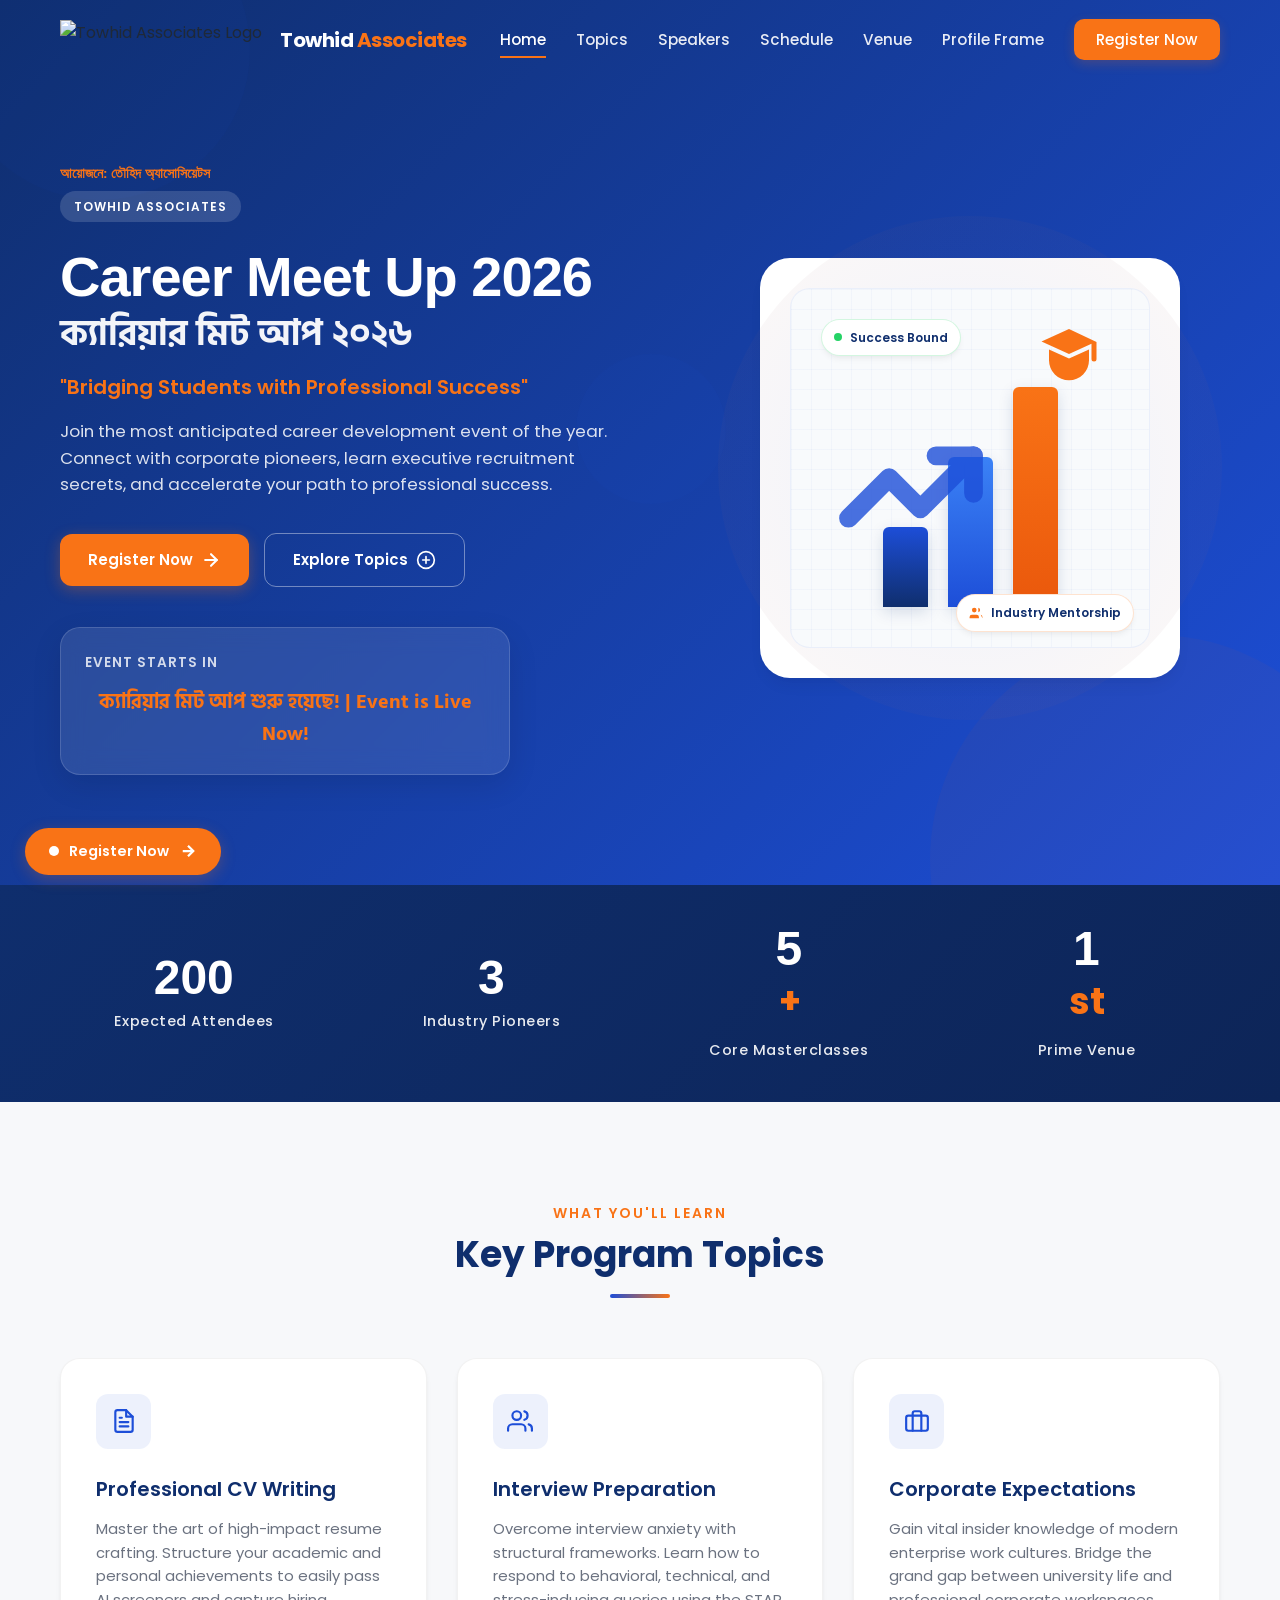
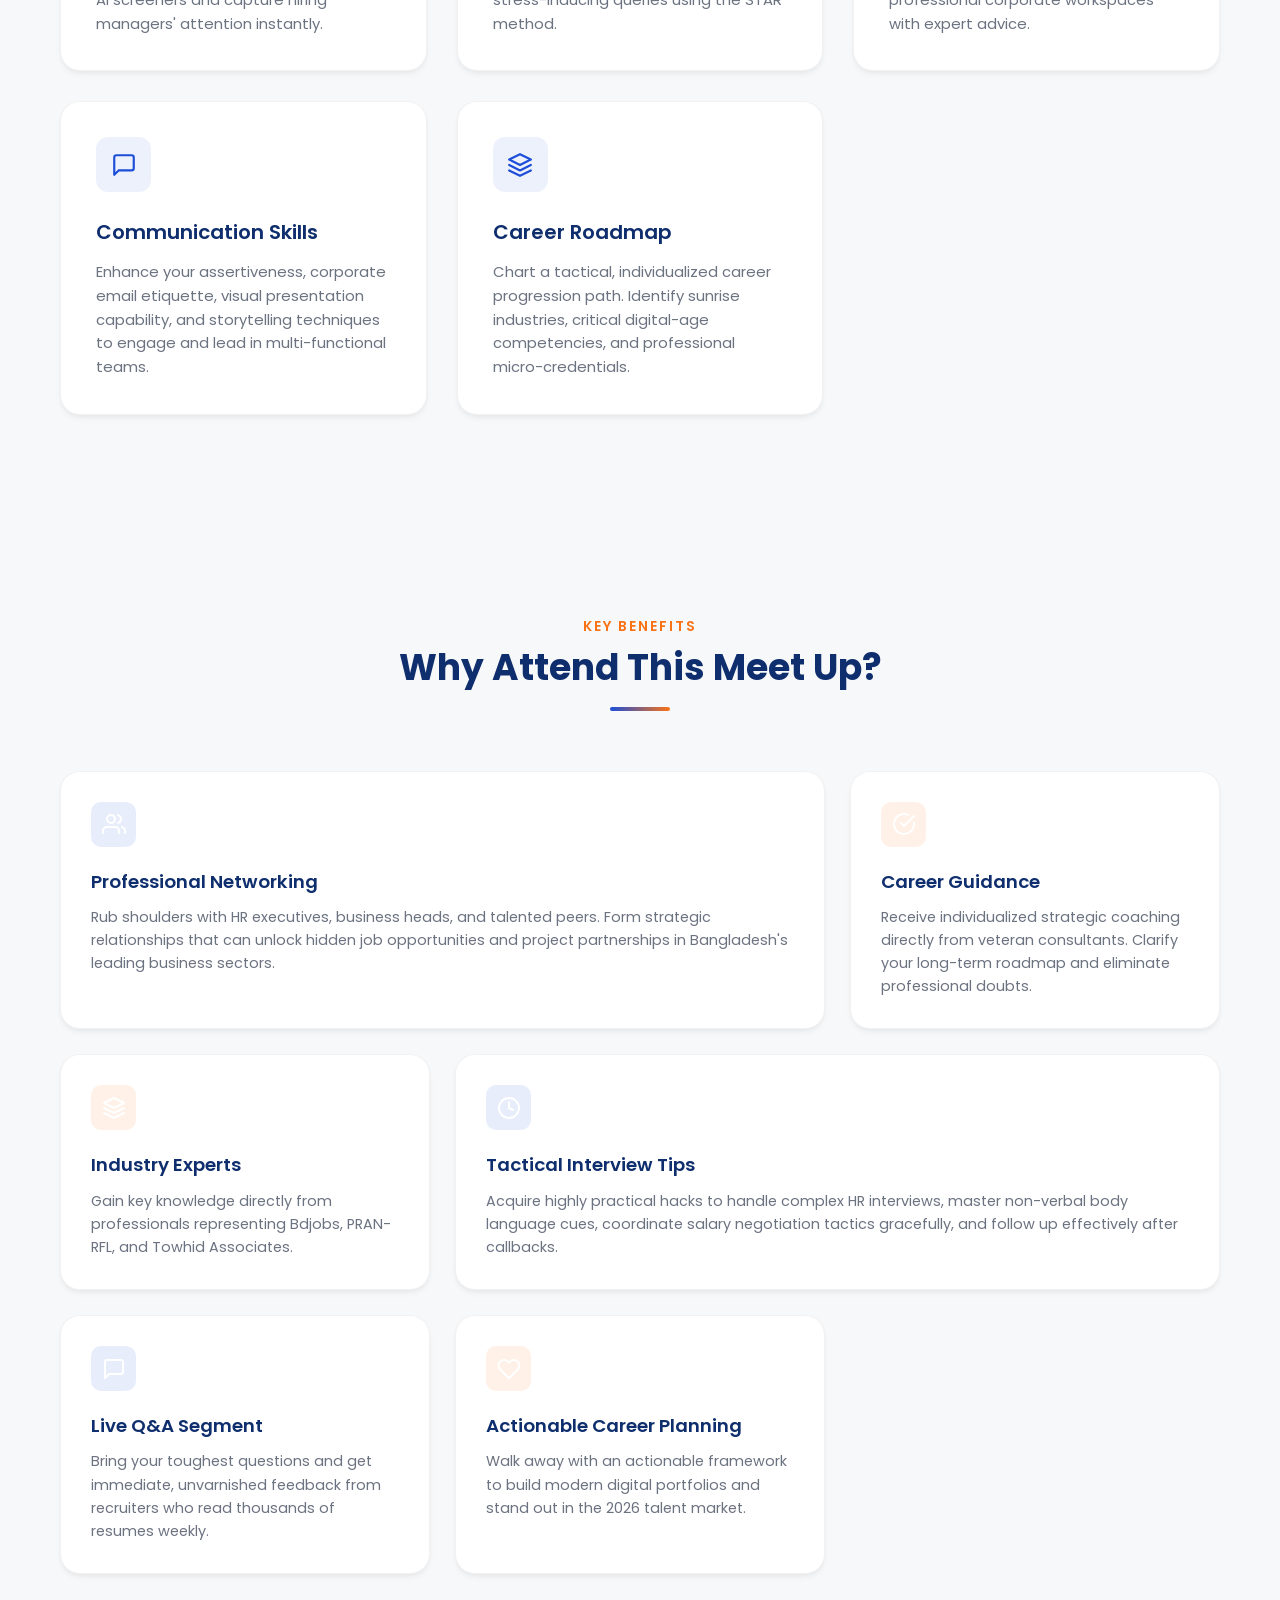
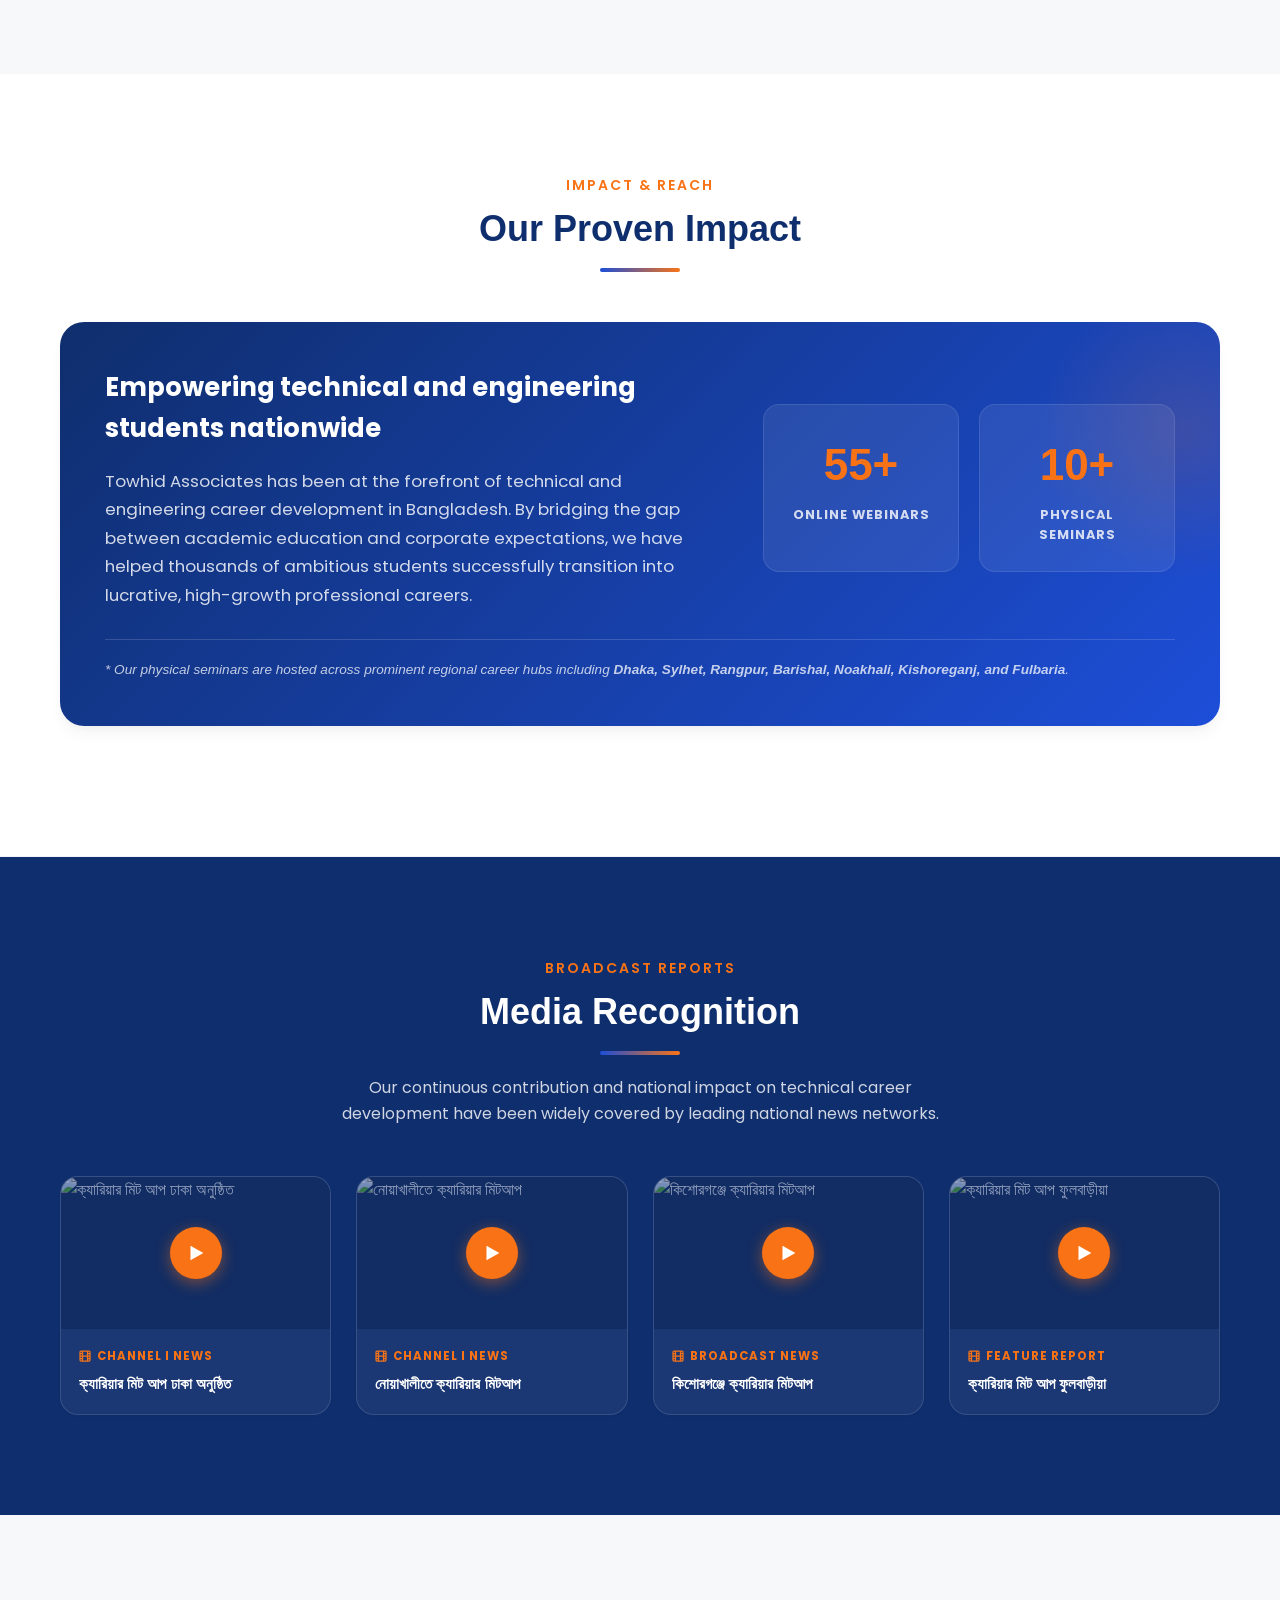
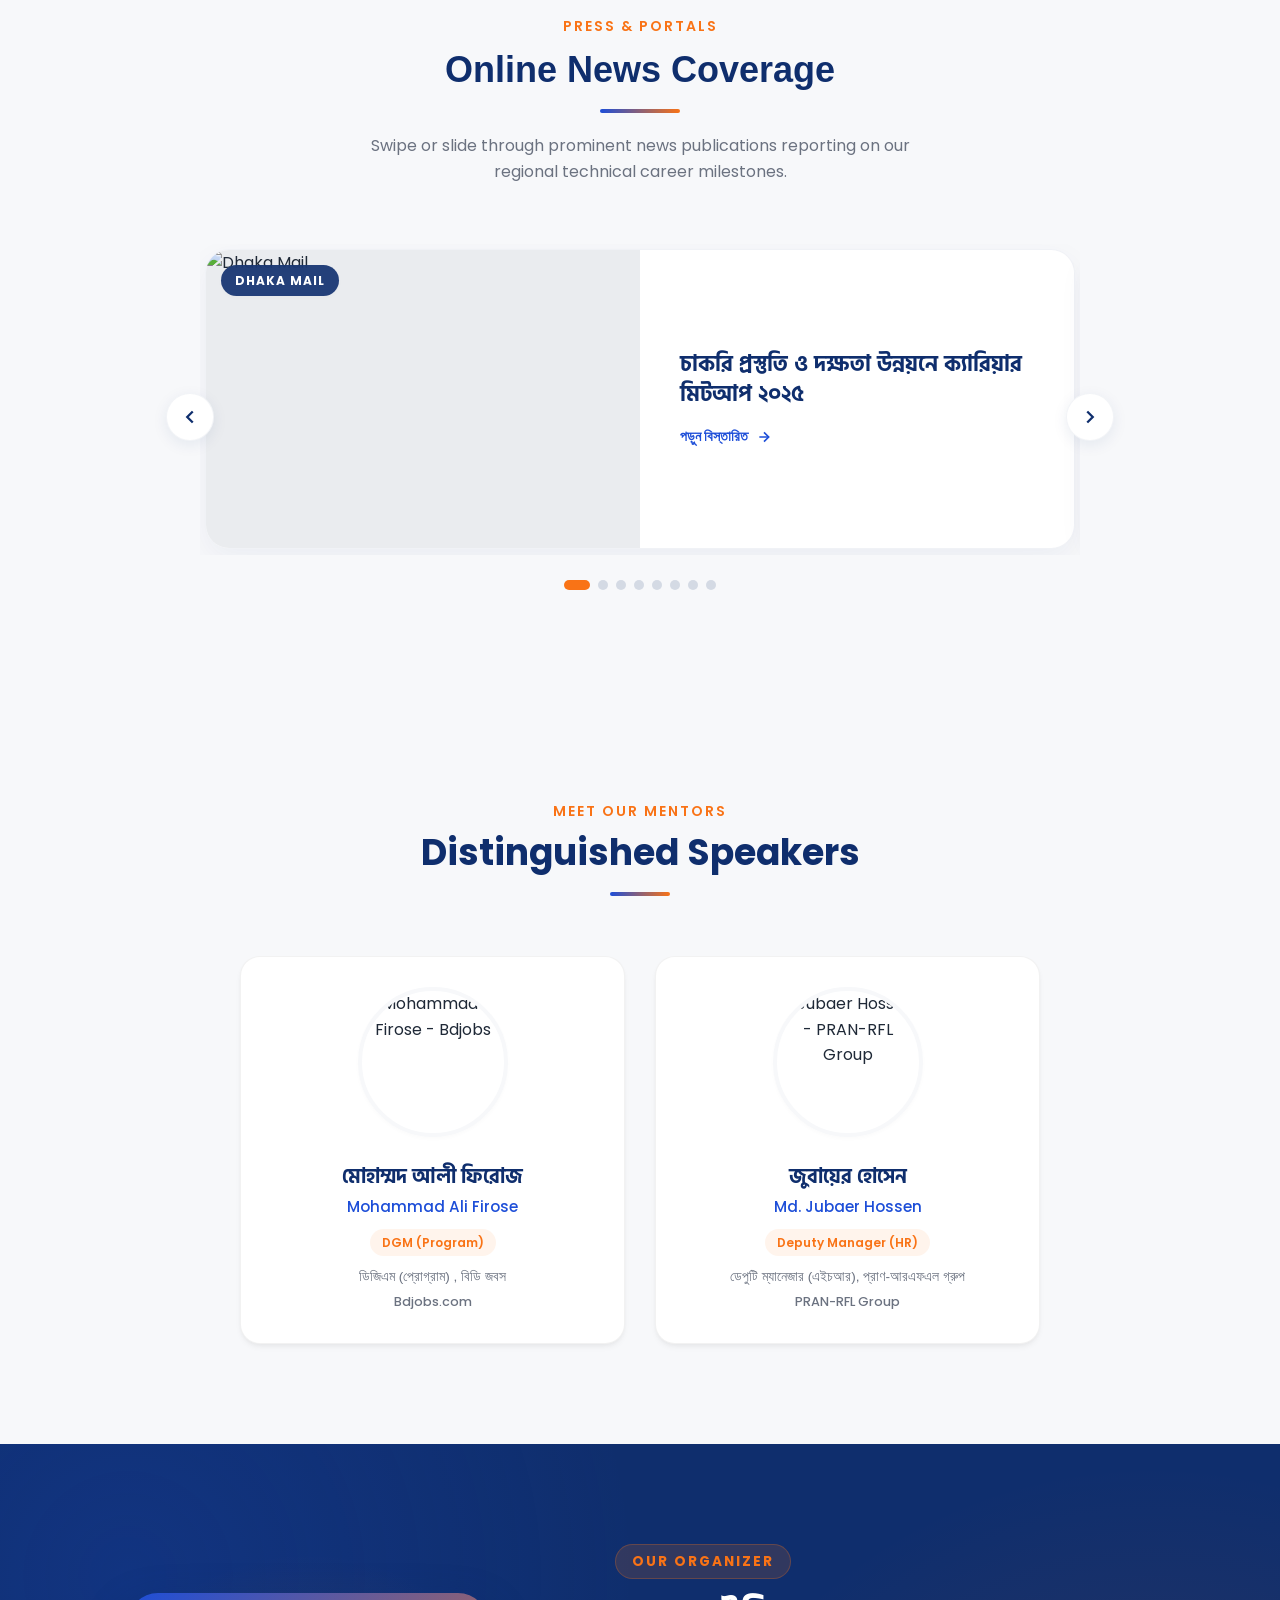
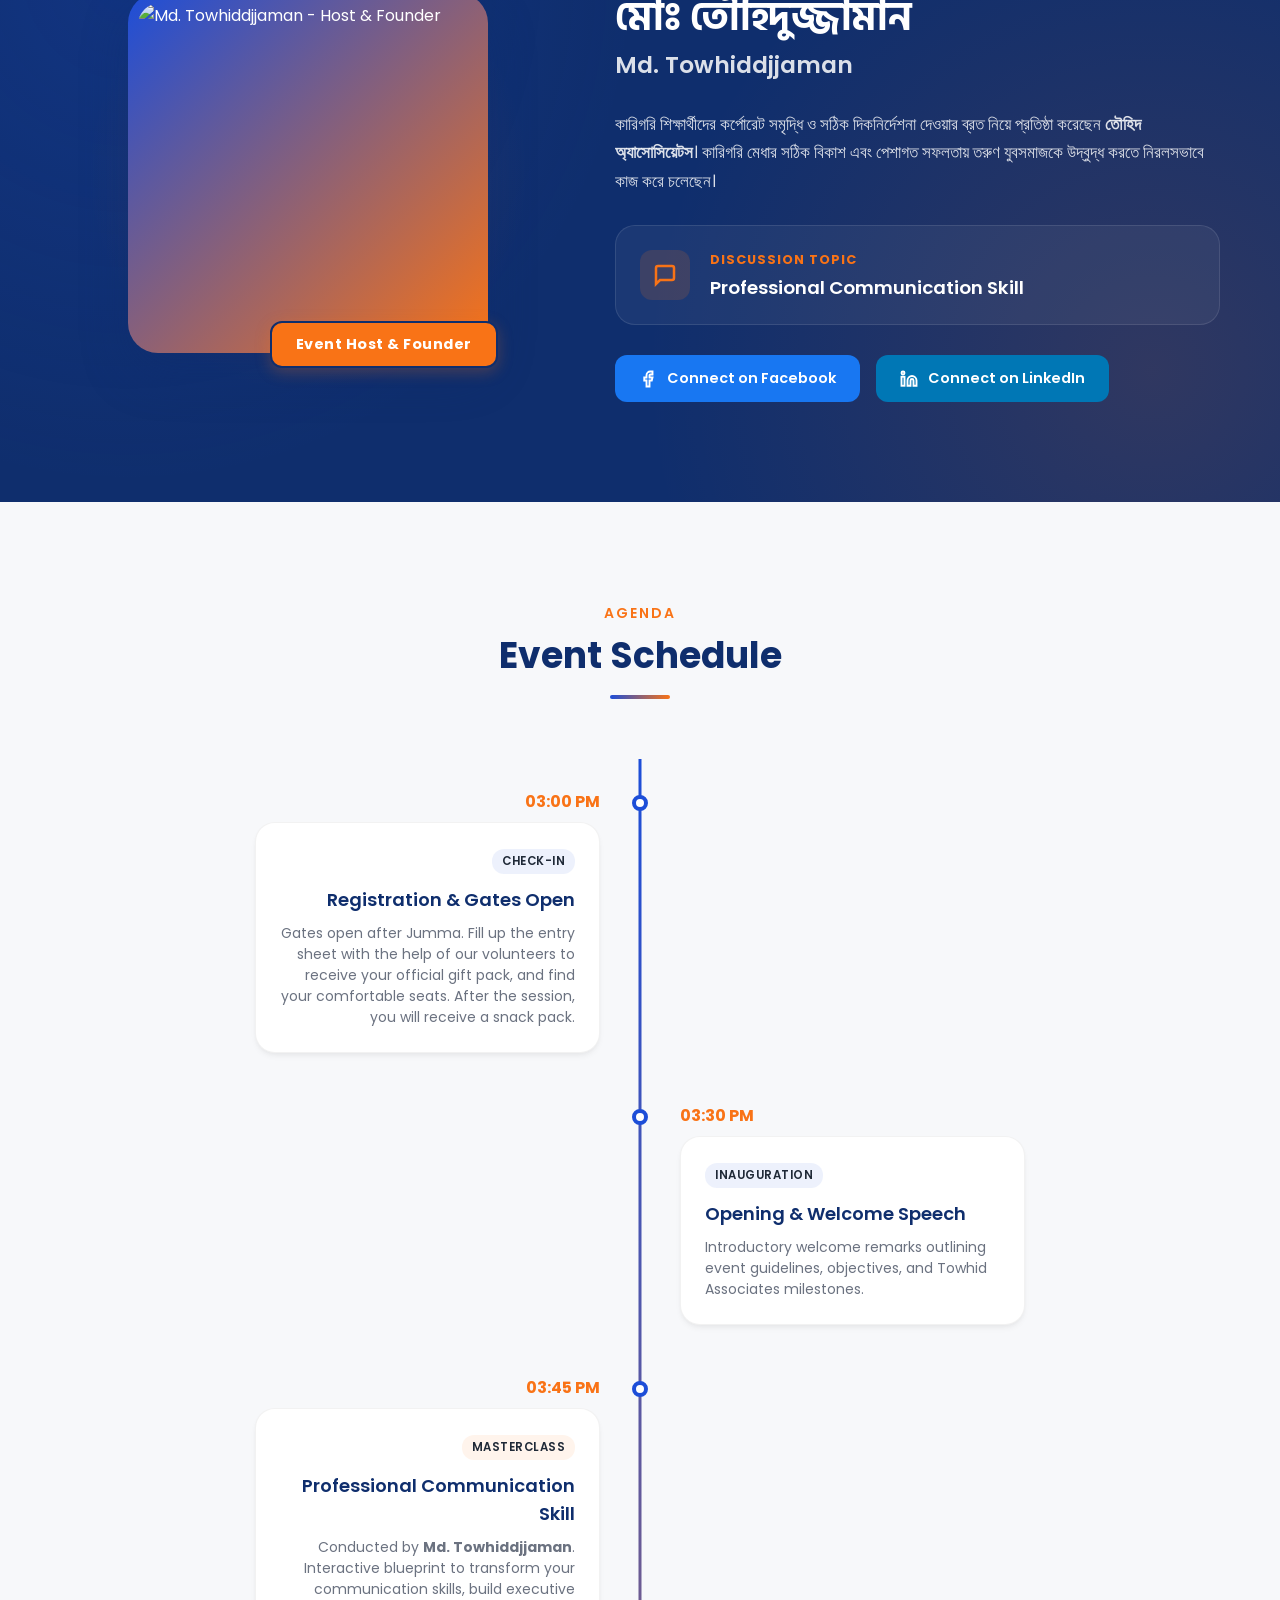
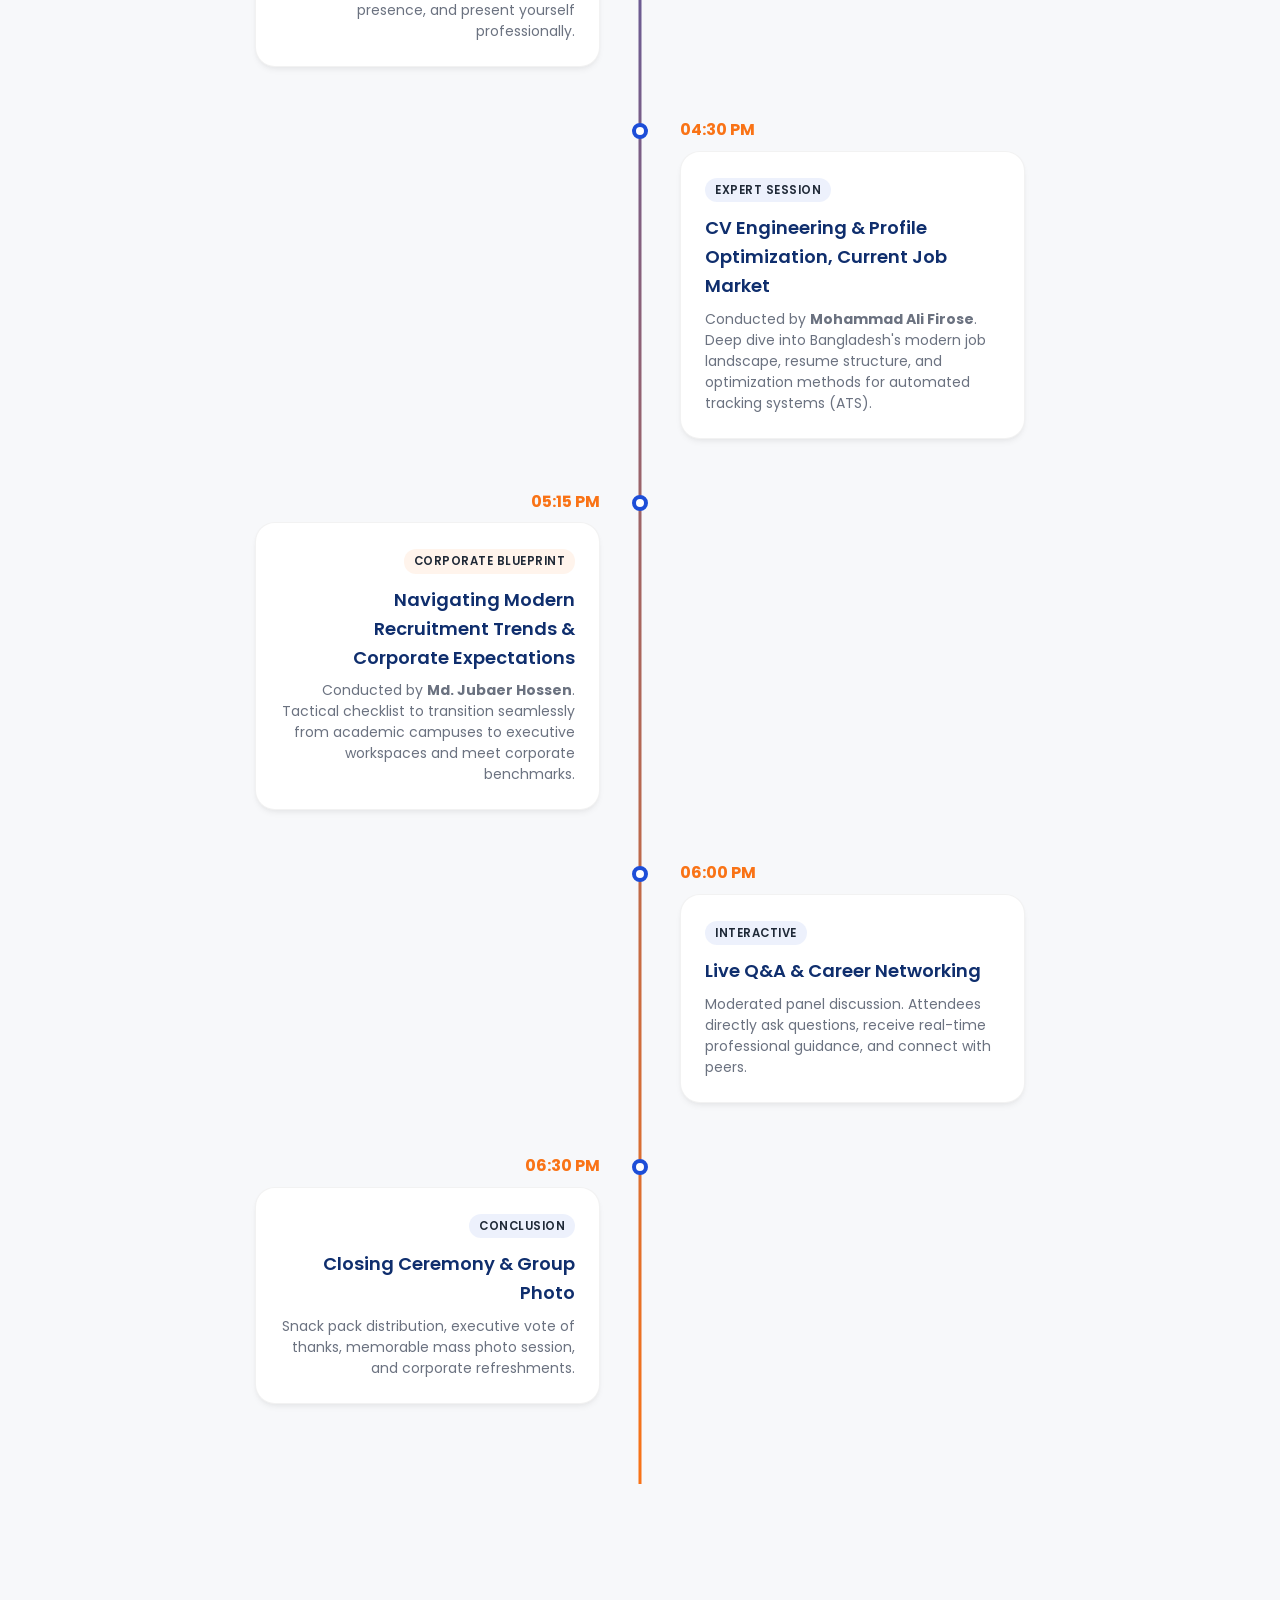
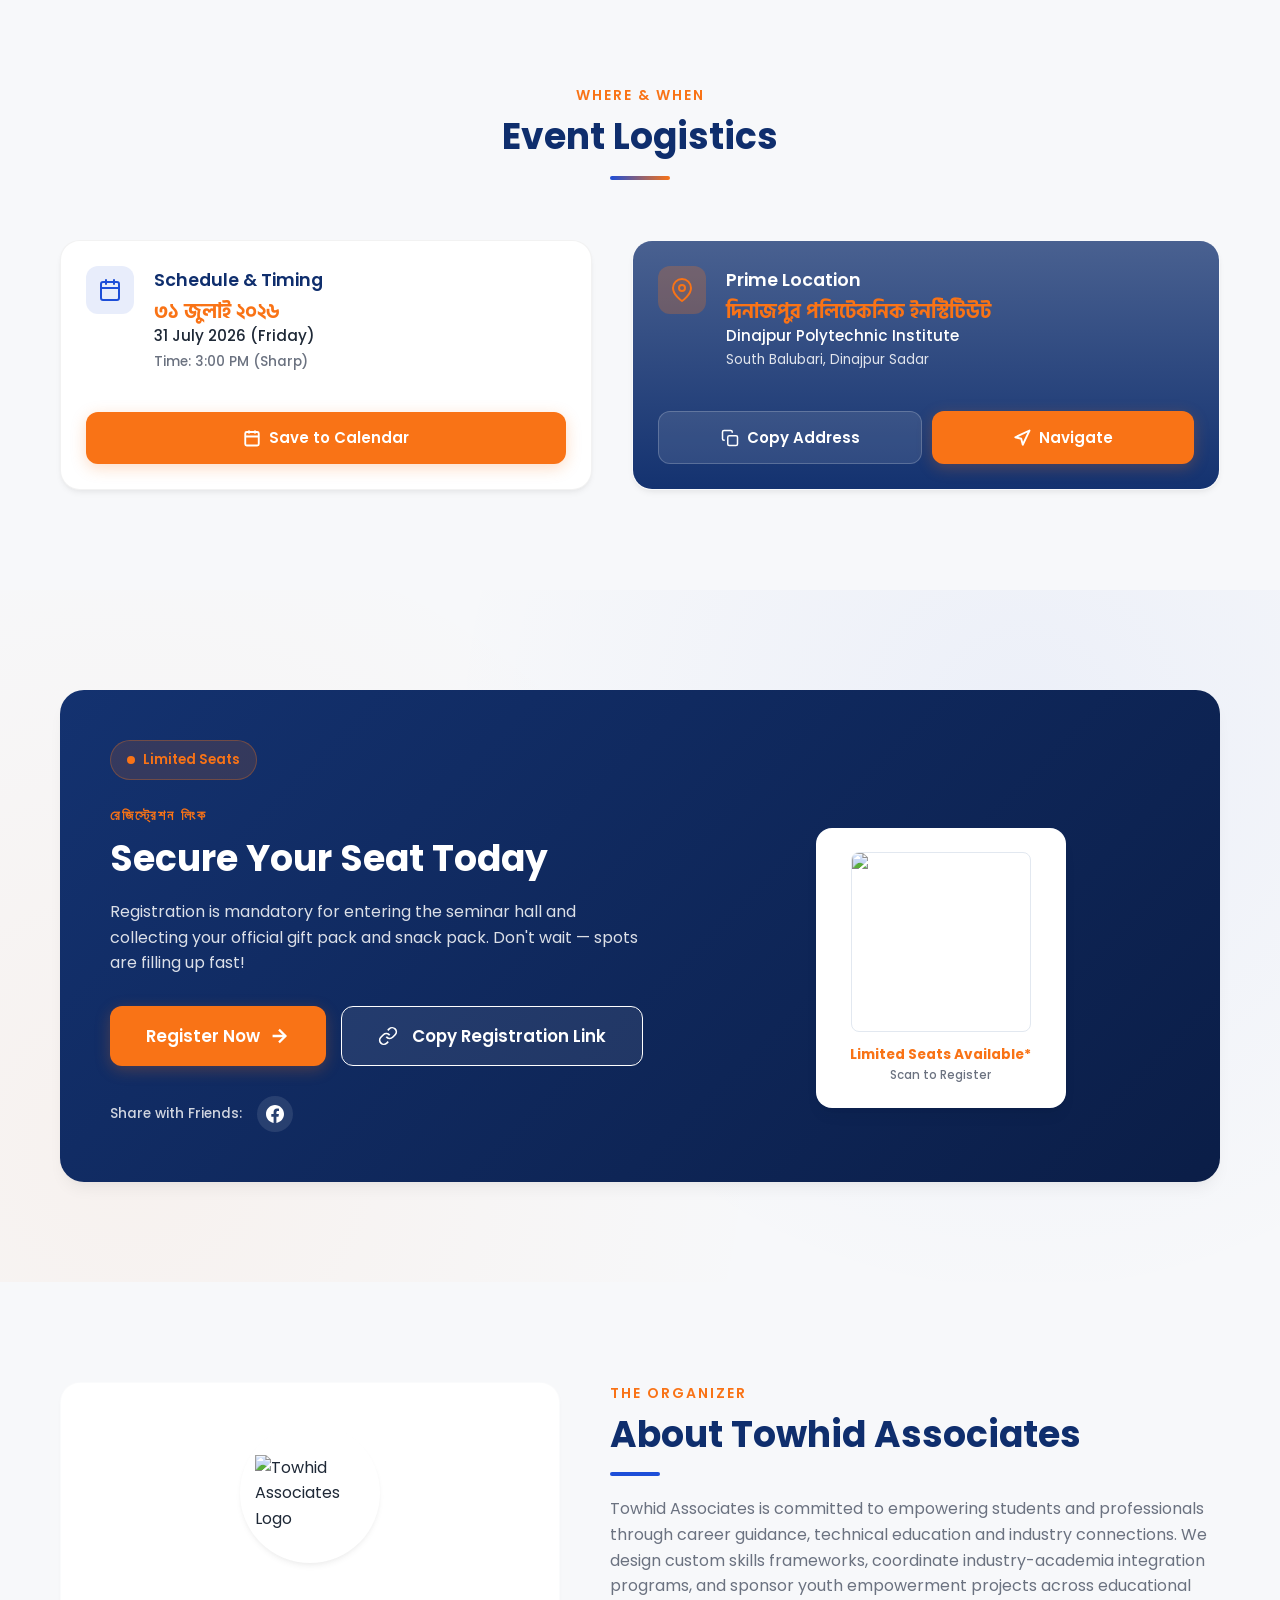
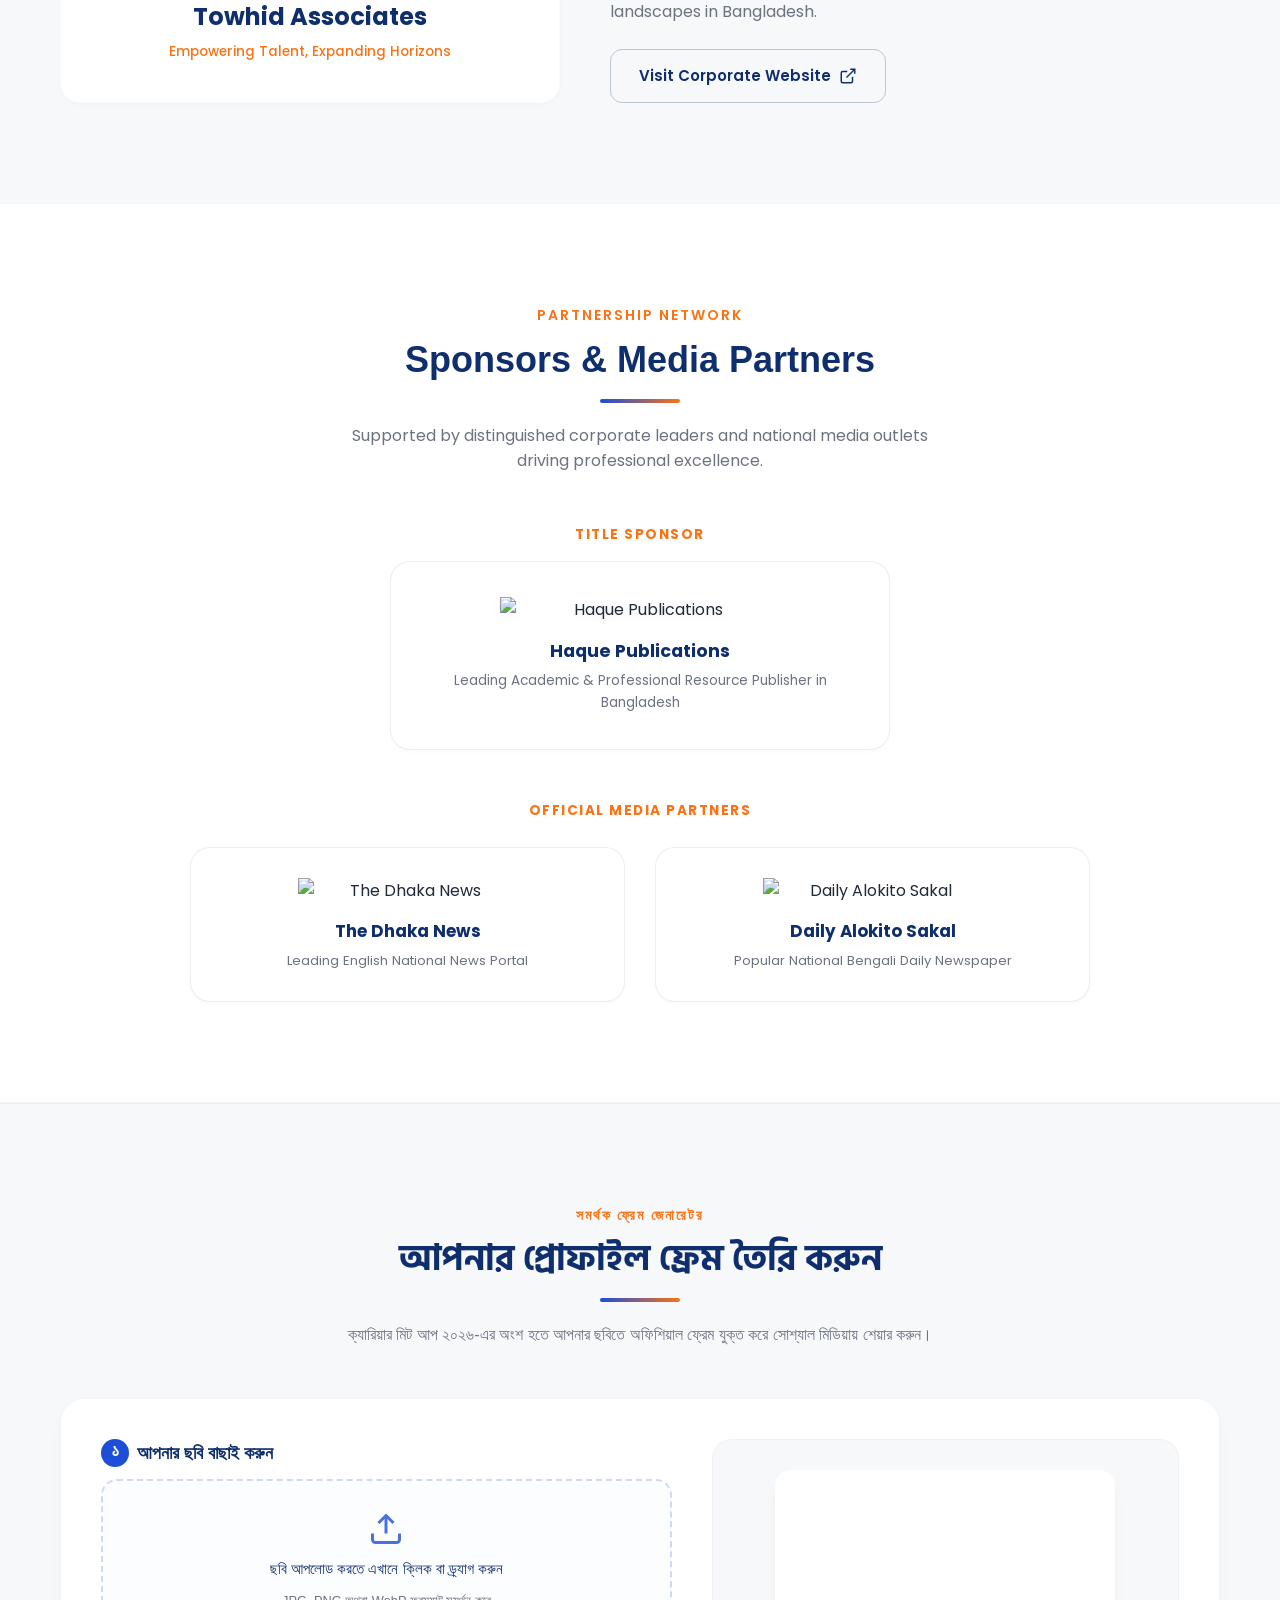
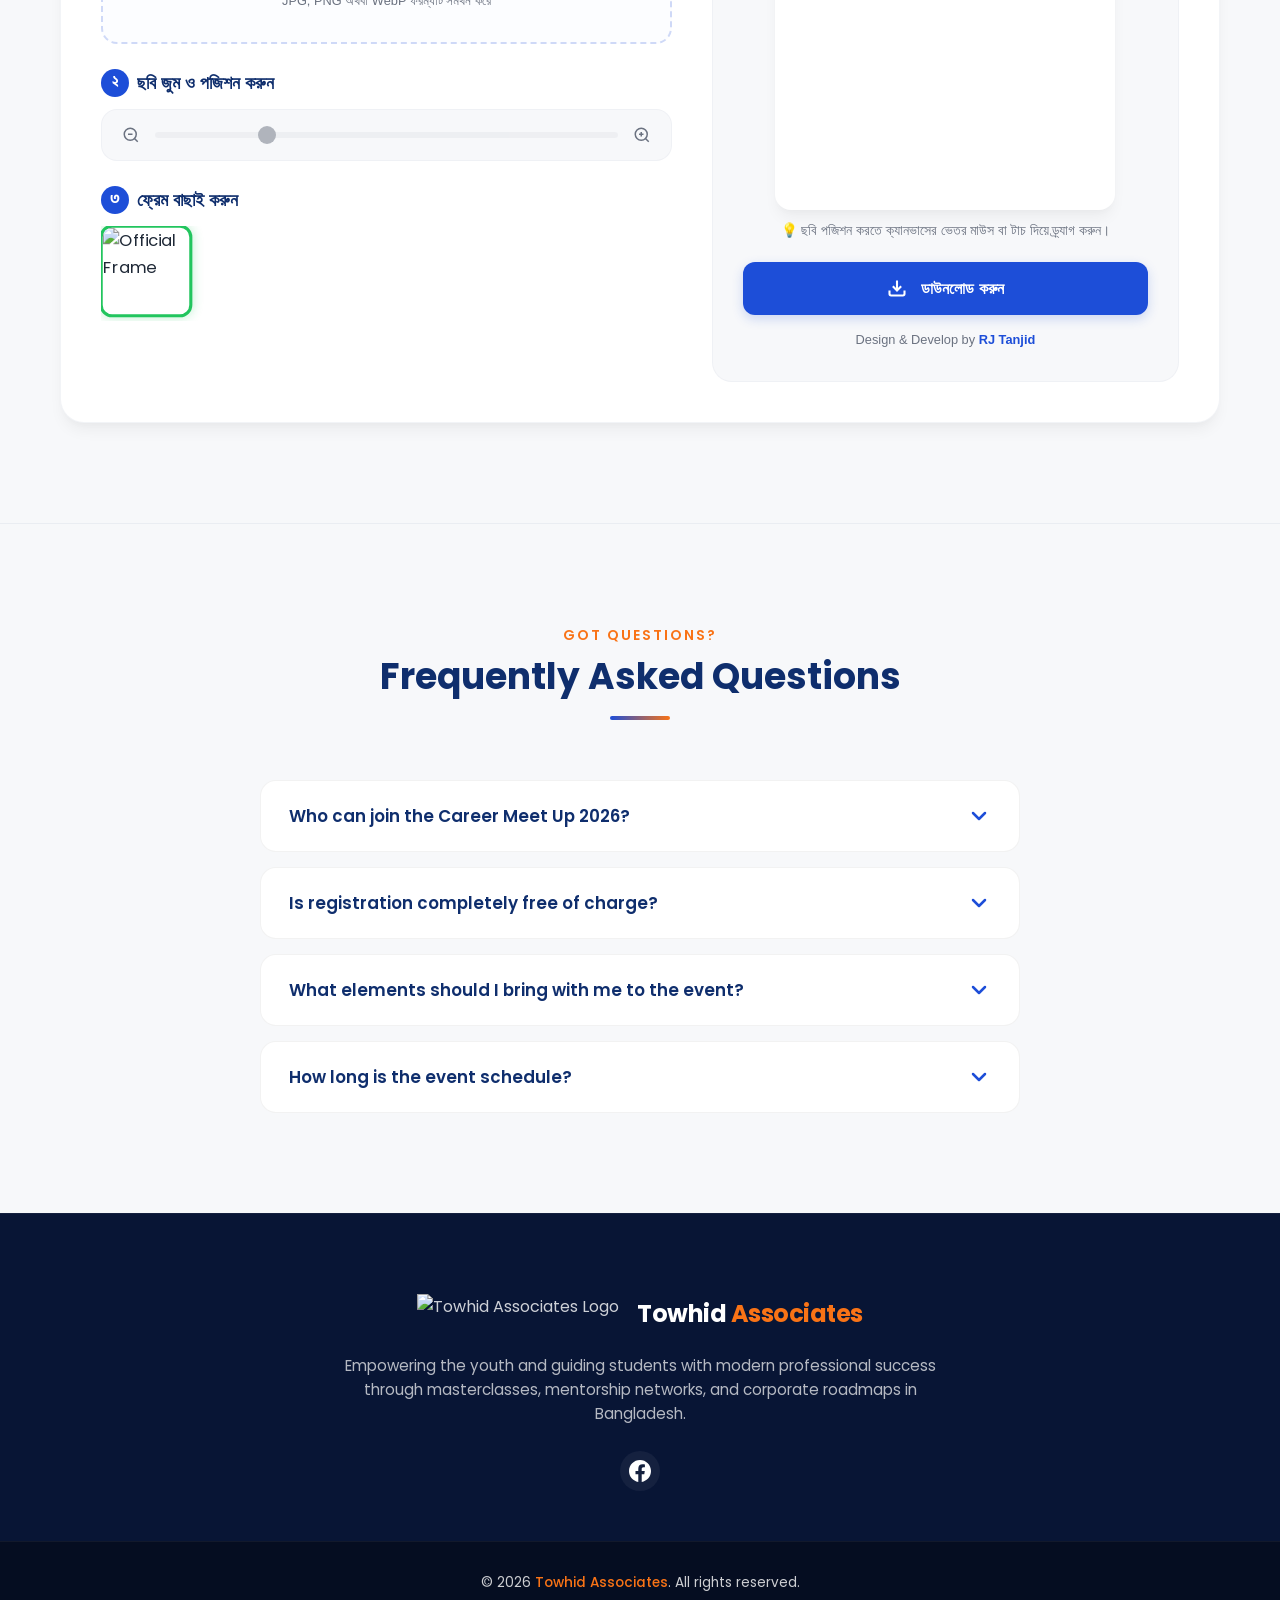
==== commit d505472f: "Add files via upload" ====
--- a/associates/index.html
+++ b/associates/index.html
@@ -15,14 +15,14 @@
   <meta property="og:url" content="https://towhiddjjaman.com/associates">
   <meta property="og:title" content="Career Meet Up 2026 | Towhid Associates">
   <meta property="og:description" content="Bridging Students with Professional Success. Get CV writing tips, interview advice, and corporate guidance from industry leaders.">
-  <meta property="og:image" content="https://images.unsplash.com/photo-1540575467063-178a50c2df87?w=1200&h=630&fit=crop">
+  <meta property="og:image" content="https://github.com/rjtanjid24/towhiddjjaman/blob/main/associates/assets/images/career%20meet%20up.jpg?raw=true">
 
   <!-- Twitter -->
   <meta property="twitter:card" content="summary_large_image">
   <meta property="twitter:url" content="https://towhiddjjaman.com/associates">
   <meta property="twitter:title" content="Career Meet Up 2026 | Towhid Associates">
   <meta property="twitter:description" content="Bridging Students with Professional Success. Get CV writing tips, interview advice, and corporate guidance from industry leaders.">
-  <meta property="twitter:image" content="https://images.unsplash.com/photo-1540575467063-178a50c2df87?w=1200&h=630&fit=crop">
+  <meta property="twitter:image" content="https://github.com/rjtanjid24/towhiddjjaman/blob/main/associates/assets/images/career%20meet%20up.jpg?raw=true">
 
   <!-- Favicon -->
   <link rel="icon" type="image/x-icon" href="/assets/icons/favicon.ico">
@@ -57,7 +57,7 @@
       }
     },
     "image": [
-      "https://images.unsplash.com/photo-1540575467063-178a50c2df87?w=800"
+      "https://github.com/rjtanjid24/towhiddjjaman/blob/main/associates/assets/images/career%20meet%20up.jpg?raw=true"
     ],
     "description": "Bridging Students with Professional Success. Join us for a transformative day of CV writing workshops, interview prep, and executive networking.",
     "organizer": {
@@ -89,8 +89,8 @@
     ]
   }
   </script>
-  <script type="module" crossorigin src="./assets/index-k_x2C0Wh.js"></script>
-  <link rel="stylesheet" crossorigin href="./assets/index-BJ3TBPZk.css">
+  <script type="module" crossorigin src="./assets/index-DgFMsGT_.js"></script>
+  <link rel="stylesheet" crossorigin href="./assets/index-BaymzZXO.css">
 </head>
 <body>
 
@@ -109,6 +109,7 @@
         <li><a href="#speakers" class="nav-link">Speakers</a></li>
         <li><a href="#schedule" class="nav-link">Schedule</a></li>
         <li><a href="#venue" class="nav-link">Venue</a></li>
+        <li><a href="#profile-frame" class="nav-link">Profile Frame</a></li>
         <li><a href="#register" class="nav-link nav-btn-cta">Register Now</a></li>
       </ul>
 
@@ -1120,6 +1121,87 @@
       </div>
     </section>
 
+    <!-- Profile Frame Generator Section -->
+    <section id="profile-frame" class="section-padding frame-generator-section">
+      <div class="container">
+        <div class="section-header reveal-fade-up text-center" style="margin-bottom: 50px; text-align: center;">
+          <span class="section-subtitle bn" style="color: var(--color-accent); font-weight: 600; text-transform: uppercase; letter-spacing: 2px; display: block;">সমর্থক ফ্রেম জেনারেটর</span>
+          <h2 class="section-title bn" style="font-size: 2.25rem; font-weight: 800; margin-top: 10px; margin-bottom: 15px;">আপনার প্রোফাইল ফ্রেম তৈরি করুন</h2>
+          <div class="section-line" style="background-color: var(--color-accent); width: 80px; height: 4px; margin: 0 auto; border-radius: 2px;"></div>
+          <p class="bn" style="max-width: 600px; margin: 20px auto 0 auto; color: var(--color-text-muted); font-size: 1rem;">
+            ক্যারিয়ার মিট আপ ২০২৬-এর অংশ হতে আপনার ছবিতে অফিশিয়াল ফ্রেম যুক্ত করে সোশ্যাল মিডিয়ায় শেয়ার করুন।
+          </p>
+        </div>
+
+        <div class="generator-card reveal-scale">
+          <div class="generator-grid">
+            <!-- Controls Column -->
+            <div class="generator-controls">
+              
+              <!-- Step 1: Upload Photo -->
+              <div class="control-step">
+                <label class="step-title bn">
+                  <span class="step-number">১</span>
+                  আপনার ছবি বাছাই করুন
+                </label>
+                <div class="custom-file-upload bn" id="dropArea" onclick="document.getElementById('uploadInput').click()">
+                  <svg viewBox="0 0 24 24" width="36" height="36" stroke="currentColor" stroke-width="2" fill="none"><path d="M21 15v4a2 2 0 0 1-2 2H5a2 2 0 0 1-2-2v-4"></path><polyline points="17 8 12 3 7 8"></polyline><line x1="12" y1="3" x2="12" y2="15"></line></svg>
+                  <span style="font-size: 0.95rem;">ছবি আপলোড করতে এখানে ক্লিক বা ড্র্যাগ করুন</span>
+                  <p style="margin: 0; font-size: 0.8rem;">JPG, PNG অথবা WebP ফরম্যাট সমর্থন করে</p>
+                </div>
+                <input type="file" id="uploadInput" class="upload-input-hidden" accept="image/*">
+              </div>
+
+              <!-- Step 2: Zoom & Adjust -->
+              <div class="control-step">
+                <label class="step-title bn">
+                  <span class="step-number">২</span>
+                  ছবি জুম ও পজিশন করুন
+                </label>
+                <div class="zoom-box bn">
+                  <div class="zoom-slider-container">
+                    <svg viewBox="0 0 24 24" width="18" height="18" stroke="currentColor" stroke-width="2" fill="none" style="color: var(--color-text-muted);"><circle cx="11" cy="11" r="8"></circle><line x1="21" y1="21" x2="16.65" y2="16.65"></line><line x1="8" y1="11" x2="14" y2="11"></line></svg>
+                    <input type="range" id="zoomSlider" class="zoom-slider" min="0.1" max="4" step="0.05" value="1" disabled>
+                    <svg viewBox="0 0 24 24" width="18" height="18" stroke="currentColor" stroke-width="2" fill="none" style="color: var(--color-text-muted);"><circle cx="11" cy="11" r="8"></circle><line x1="21" y1="21" x2="16.65" y2="16.65"></line><line x1="11" y1="8" x2="11" y2="14"></line><line x1="8" y1="11" x2="14" y2="11"></line></svg>
+                  </div>
+                </div>
+              </div>
+
+              <!-- Step 3: Choose Frame -->
+              <div class="control-step">
+                <label class="step-title bn">
+                  <span class="step-number">৩</span>
+                  ফ্রেম বাছাই করুন
+                </label>
+                <div class="frames-list">
+                  <img src="https://raw.githubusercontent.com/rjtanjid24/towhiddjjaman/refs/heads/main/associates/assets/images/profile.png" class="frame-item active" alt="Official Frame" id="defaultFrameItem">
+                </div>
+              </div>
+
+            </div>
+
+            <!-- Preview Column -->
+            <div class="preview-container">
+              <div class="canvas-wrapper">
+                <canvas id="frameCanvas" width="1000" height="1000"></canvas>
+              </div>
+              <p class="generator-instructions bn">
+                💡 ছবি পজিশন করতে ক্যানভাসের ভেতর মাউস বা টাচ দিয়ে ড্র্যাগ করুন।
+              </p>
+              <a id="downloadBtn" class="download-button bn" href="#" download="profile-frame-rj-tanjid.png">
+                <svg viewBox="0 0 24 24" width="20" height="20" stroke="currentColor" stroke-width="2.5" fill="none" style="margin-right: 6px;"><path d="M21 15v4a2 2 0 0 1-2 2H5a2 2 0 0 1-2-2v-4"></path><polyline points="7 10 12 15 17 10"></polyline><line x1="12" y1="15" x2="12" y2="3"></line></svg>
+                <span>ডাউনলোড করুন</span>
+              </a>
+              
+              <div style="margin-top: 15px; font-size: 0.8rem; color: var(--color-text-muted); text-align: center;" class="bn">
+                Design & Develop by <a href="https://www.facebook.com/RJTanjid24" target="_blank" rel="noopener" style="color: var(--color-primary); font-weight: 600;">RJ Tanjid</a>
+              </div>
+            </div>
+          </div>
+        </div>
+      </div>
+    </section>
+
     <!-- 9. FAQ Section -->
     <section class="section-padding">
       <div class="container faq-container">
@@ -1210,7 +1292,7 @@
         
         <!-- Social Icons -->
         <div class="footer-socials" style="display: flex; gap: 15px; justify-content: center;">
-          <a href="https://www.facebook.com/towhidujjaman.towhid.7" target="_blank" rel="noopener" aria-label="Follow Towhid Associates on Facebook" class="footer-social-link">
+          <a href="https://www.facebook.com/towhidassociates.bd" target="_blank" rel="noopener" aria-label="Follow Towhid Associates on Facebook" class="footer-social-link">
             <svg viewBox="0 0 24 24" width="22" height="22" fill="currentColor"><path d="M24 12.073c0-6.627-5.373-12-12-12s-12 5.373-12 12c0 5.99 4.388 10.954 10.125 11.854v-8.385H7.078v-3.47h3.047V9.43c0-3.007 1.792-4.669 4.533-4.669 1.312 0 2.686.235 2.686.235v2.953H15.83c-1.491 0-1.956.925-1.956 1.874v2.25h3.328l-.532 3.47h-2.796v8.385C19.612 23.027 24 18.062 24 12.073z"/></svg>
           </a>
         </div>
--- a/associates/assets/index-BaymzZXO.css
+++ b/associates/assets/index-BaymzZXO.css
@@ -0,0 +1 @@
+:root{--color-primary: #1D4ED8;--color-dark: #0F2E6D;--color-accent: #F97316;--color-white: #FFFFFF;--color-bg-light: #F7F8FA;--color-text: #1F2937;--color-text-muted: #6B7280;--color-whatsapp: #25D366;--font-sans: "Poppins", sans-serif;--font-bengali: "Hind Siliguri", sans-serif;--shadow-sm: 0 2px 4px rgba(0, 0, 0, .02);--shadow-md: 0 4px 6px -1px rgba(0, 0, 0, .05), 0 2px 4px -1px rgba(0, 0, 0, .03);--shadow-lg: 0 10px 15px -3px rgba(0, 0, 0, .05), 0 4px 6px -2px rgba(0, 0, 0, .02);--shadow-accent: 0 4px 15px rgba(249, 115, 22, .25);--transition-fast: .2s cubic-bezier(.4, 0, .2, 1);--transition-normal: .3s cubic-bezier(.4, 0, .2, 1);--transition-slow: .5s cubic-bezier(.4, 0, .2, 1);--max-width: 1200px}*,*:before,*:after{box-sizing:border-box;margin:0;padding:0}html{scroll-behavior:smooth;font-size:16px;-webkit-text-size-adjust:100%}body{font-family:var(--font-sans);background-color:var(--color-bg-light);color:var(--color-text);line-height:1.6;overflow-x:hidden;-webkit-font-smoothing:antialiased}.bn{font-family:var(--font-bengali);letter-spacing:normal}a{color:inherit;text-decoration:none;transition:color var(--transition-fast)}img{max-width:100%;height:auto;display:block}button{font-family:inherit;background:none;border:none;cursor:pointer;outline:none}.container{width:100%;max-width:var(--max-width);margin-left:auto;margin-right:auto;padding-left:20px;padding-right:20px}.section-padding{padding-top:100px;padding-bottom:100px}@media(max-width:768px){.section-padding{padding-top:70px;padding-bottom:70px}}.bg-light{background-color:var(--color-bg-light)}.section-header{text-align:center;margin-bottom:60px;max-width:700px;margin-left:auto;margin-right:auto}.section-subtitle{font-size:.875rem;font-weight:600;color:var(--color-accent);text-transform:uppercase;letter-spacing:2px;display:block;margin-bottom:8px}.section-title{font-size:2.25rem;font-weight:700;color:var(--color-dark);line-height:1.3}.section-line{width:60px;height:4px;background:linear-gradient(90deg,var(--color-primary),var(--color-accent));margin:15px auto 0;border-radius:2px}@media(max-width:768px){.section-title{font-size:1.75rem}}.bg-gradient-blue{background:linear-gradient(135deg,var(--color-dark) 0%,#0d2558 100%)}.text-white{color:var(--color-white)}.btn{display:inline-flex;align-items:center;justify-content:center;gap:8px;padding:14px 28px;border-radius:12px;font-weight:600;font-size:15px;transition:all .2s ease;position:relative;overflow:hidden;z-index:1}.btn-primary{background-color:var(--color-accent);color:var(--color-white);box-shadow:0 4px 15px #f973164d}.btn-primary:hover{background-color:#ea580c;transform:translateY(-2px);box-shadow:0 6px 20px #f9731673}.btn-secondary{background-color:transparent;color:var(--color-dark);border:1px solid rgba(15,46,109,.25);box-shadow:none}.btn-secondary:hover{background-color:#0f2e6d0d;border-color:var(--color-dark);transform:translateY(-2px)}.hero-section .btn-secondary{color:var(--color-white);border-color:#fff6}.hero-section .btn-secondary:hover{background-color:#ffffff1a;border-color:var(--color-white)}.btn-accent{background-color:var(--color-accent);color:var(--color-white);box-shadow:var(--shadow-accent)}.btn-accent:hover{background-color:#ea580c;transform:translateY(-2px);box-shadow:0 6px 20px #f9731673}.btn-whatsapp{background-color:var(--color-whatsapp);color:var(--color-white);box-shadow:0 4px 14px #25d3664d}.btn-whatsapp:hover{background-color:#1fbe58;transform:translateY(-2px);box-shadow:0 6px 20px #25d36666}.btn-lg{padding:16px 36px;font-size:1.05rem}.btn-sm{padding:8px 16px;font-size:.85rem}.btn-icon{transition:transform var(--transition-fast)}.btn:hover .btn-icon{transform:translate(3px)}.pulse-btn{animation:pulse-shadow 2s infinite}@keyframes pulse-shadow{0%{box-shadow:0 0 #f9731666}70%{box-shadow:0 0 0 15px #f9731600}to{box-shadow:0 0 #f9731600}}.navbar-wrapper{position:fixed;top:0;left:0;width:100%;height:80px;background-color:transparent;transition:background-color var(--transition-normal),height var(--transition-normal),box-shadow var(--transition-normal);z-index:1000;display:flex;align-items:center}.navbar-wrapper.scrolled{background-color:#fffffff2;-webkit-backdrop-filter:blur(12px);backdrop-filter:blur(12px);height:70px;box-shadow:0 4px 12px #0000000d;border-bottom:1px solid rgba(0,0,0,.05)}.navbar{display:flex;align-items:center;justify-content:space-between}.nav-logo{display:flex;align-items:center;gap:10px}.logo-text{font-size:1.25rem;font-weight:700;color:var(--color-white);letter-spacing:-.5px;transition:color var(--transition-normal)}.navbar-wrapper.scrolled .logo-text{color:var(--color-dark)}.logo-accent{color:var(--color-accent)}.nav-links{display:flex;align-items:center;list-style:none;gap:30px}.nav-link{font-size:.95rem;font-weight:500;color:#ffffffe6;padding:8px 0;position:relative;transition:color var(--transition-fast)}.navbar-wrapper.scrolled .nav-link{color:var(--color-text)}.nav-link:after{content:"";position:absolute;bottom:0;left:0;width:0;height:2px;background-color:var(--color-accent);transition:width var(--transition-fast)}.navbar-wrapper.scrolled .nav-link:after{background-color:var(--color-primary)}.nav-link:hover,.nav-link.active{color:var(--color-white)}.navbar-wrapper.scrolled .nav-link:hover,.navbar-wrapper.scrolled .nav-link.active{color:var(--color-primary)}.nav-link:hover:after,.nav-link.active:after{width:100%}.nav-btn-cta{background-color:var(--color-accent)!important;color:var(--color-white)!important;padding:10px 22px!important;border-radius:10px;box-shadow:0 4px 12px #f9731633;transition:all .2s ease!important}.nav-btn-cta:after{display:none}.nav-btn-cta:hover{background-color:#ea580c!important;transform:translateY(-1px);box-shadow:0 6px 15px #f973164d!important}.hamburger-btn{display:none;flex-direction:column;justify-content:space-between;width:24px;height:18px;z-index:1001}.hamburger-btn .bar{width:100%;height:2.5px;background-color:var(--color-white);border-radius:10px;transition:all var(--transition-normal)}.navbar-wrapper.scrolled .hamburger-btn .bar{background-color:var(--color-dark)}@media(max-width:991px){.hamburger-btn{display:flex}.nav-links{position:fixed;top:0;right:-100%;width:280px;height:100vh;background-color:var(--color-white);box-shadow:-10px 0 30px #0f2e6d1a;flex-direction:column;justify-content:flex-start;padding:100px 30px 30px;gap:25px;transition:right var(--transition-normal);z-index:999}.nav-links.active{right:0}.nav-links .nav-link{color:var(--color-text)!important}.nav-links .nav-link:hover,.nav-links .nav-link.active{color:var(--color-primary)!important}.hamburger-btn.active .bar:nth-child(1){transform:translateY(8px) rotate(45deg)}.hamburger-btn.active .bar:nth-child(2){opacity:0}.hamburger-btn.active .bar:nth-child(3){transform:translateY(-8px) rotate(-45deg)}}.hero-section{position:relative;background:linear-gradient(135deg,var(--color-dark) 0%,var(--color-primary) 100%);padding-top:160px;padding-bottom:110px;overflow:hidden;color:var(--color-white)}.hero-container{display:grid;grid-template-columns:1.1fr .9fr;gap:50px;align-items:center}@media(max-width:991px){.hero-container{grid-template-columns:1fr;gap:40px;text-align:center}}.floating-shape{position:absolute;border-radius:50%;background-color:var(--color-primary);opacity:.04;pointer-events:none;animation:float-shape 20s infinite alternate ease-in-out}.shape-1{width:300px;height:300px;top:-100px;left:-50px}.shape-2{width:450px;height:450px;bottom:-200px;right:-100px;animation-duration:25s;background-color:var(--color-accent)}.shape-3{width:150px;height:150px;top:40%;left:45%;animation-duration:15s}@keyframes float-shape{0%{transform:translateY(0) rotate(0) scale(1)}to{transform:translateY(-40px) rotate(360deg) scale(1.1)}}.organizer-badge-wrapper{display:inline-flex;flex-direction:column;gap:6px;margin-bottom:24px}.organizer-label{font-size:.85rem;font-weight:600;color:var(--color-accent)}.organizer-badge{background-color:#ffffff26;color:var(--color-white);padding:6px 14px;border-radius:100px;font-size:.75rem;font-weight:600;letter-spacing:1px;text-transform:uppercase;display:inline-block;align-self:flex-start}@media(max-width:991px){.organizer-badge{align-self:center}}.hero-title{margin-bottom:15px}.hero-title-main{display:block;font-size:3.5rem;font-weight:800;color:var(--color-white);line-height:1.1;letter-spacing:-1px}.hero-title-sub{display:block;font-size:2.25rem;font-weight:700;color:var(--color-white);opacity:.95;margin-top:5px;line-height:1.2}@media(max-width:768px){.hero-title-main{font-size:2.5rem}.hero-title-sub{font-size:1.75rem}}.hero-tagline{font-size:1.25rem;font-weight:600;color:var(--color-accent);margin-bottom:15px}.hero-description{font-size:1.05rem;color:#ffffffd9;margin-bottom:35px;max-width:580px}@media(max-width:991px){.hero-description{margin-left:auto;margin-right:auto}}.hero-ctas{display:flex;align-items:center;gap:15px;margin-bottom:40px}@media(max-width:991px){.hero-ctas{justify-content:center}}@media(max-width:480px){.hero-ctas{flex-direction:column;width:100%}.hero-ctas .btn{width:100%}}.countdown-wrapper{background-color:#ffffff1a;-webkit-backdrop-filter:blur(12px);backdrop-filter:blur(12px);padding:24px;border-radius:20px;box-shadow:0 10px 30px #0000001a;border:1px solid rgba(255,255,255,.15);max-width:450px}@media(max-width:991px){.countdown-wrapper{margin:0 auto}}.countdown-title{font-size:.85rem;font-weight:600;text-transform:uppercase;color:#fffc;letter-spacing:1px;margin-bottom:12px;text-align:left}@media(max-width:991px){.countdown-title{text-align:center}}.countdown-grid{display:grid;grid-template-columns:repeat(4,1fr);gap:15px}.countdown-item{text-align:center;position:relative}.countdown-item:not(:last-child):after{content:":";position:absolute;right:-10px;top:15%;font-size:1.5rem;font-weight:600;color:#ffffff4d}.countdown-number{display:block;font-size:1.85rem;font-weight:700;color:var(--color-white)}.countdown-label{font-size:.7rem;text-transform:uppercase;color:#ffffffbf;font-weight:500}.hero-illustration-wrapper{position:relative;display:flex;justify-content:center;align-items:center}.illustration-card-bg{position:relative;width:420px;height:420px;background-color:var(--color-white);border-radius:30px;box-shadow:var(--shadow-lg);padding:30px;display:flex;justify-content:center;align-items:center;z-index:2}@media(max-width:480px){.illustration-card-bg{width:290px;height:290px;border-radius:20px;padding:15px}}.blob-gradient{position:absolute;width:120%;height:120%;background:radial-gradient(circle,#1d4ed814,#f973160a);border-radius:50%;z-index:-1;animation:blob-bounce 12s infinite alternate ease-in-out}@keyframes blob-bounce{0%{transform:scale(1) translate(0)}to{transform:scale(1.1) translate(15px,-15px)}}.career-stage{position:relative;width:100%;height:100%;border-radius:20px;background-color:#f8fafc;border:1px solid rgba(29,78,216,.06);overflow:hidden;display:flex;justify-content:center;align-items:flex-end;padding-bottom:40px}.stage-grid{position:absolute;top:0;left:0;width:100%;height:100%;background-image:linear-gradient(rgba(29,78,216,.03) 1px,transparent 1px),linear-gradient(90deg,rgba(29,78,216,.03) 1px,transparent 1px);background-size:20px 20px;pointer-events:none}.career-bar{width:45px;background:linear-gradient(180deg,var(--color-primary) 0%,var(--color-dark) 100%);border-radius:6px 6px 0 0;margin:0 10px;position:relative;box-shadow:0 5px 15px #0f2e6d26;animation:height-grow 1.5s cubic-bezier(.175,.885,.32,1.275) forwards}.bar-1{height:80px}.bar-2{height:150px;background:linear-gradient(180deg,#3b82f6 0%,var(--color-primary) 100%);animation-delay:.2s}.bar-3{height:220px;background:linear-gradient(180deg,var(--color-accent) 0%,#ea580c 100%);animation-delay:.4s}@keyframes height-grow{0%{height:0;opacity:0}}.career-cap{position:absolute;top:35px;right:50px;animation:cap-hover 4s infinite alternate ease-in-out}@keyframes cap-hover{0%{transform:translateY(0) rotate(-5deg)}to{transform:translateY(-12px) rotate(5deg)}}.growth-arrow{position:absolute;left:45px;bottom:85px;width:150px;height:150px;opacity:.8;animation:arrow-draw 2s cubic-bezier(.4,0,.2,1) forwards}@keyframes arrow-draw{0%{opacity:0;transform:scale(.8) translate(-10px,10px)}to{opacity:.8;transform:scale(1) translate(0)}}.interactive-tag{position:absolute;background-color:var(--color-white);padding:8px 12px;border-radius:20px;box-shadow:var(--shadow-md);display:flex;align-items:center;gap:8px;font-size:.75rem;font-weight:600;color:var(--color-dark)}.success-badge{top:30px;left:30px;border:1px solid rgba(37,211,102,.2)}.pulse-dot{width:8px;height:8px;background-color:#25d366;border-radius:50%;animation:dot-pulse 1.5s infinite}@keyframes dot-pulse{0%{box-shadow:0 0 #25d366b3}70%{box-shadow:0 0 0 6px #25d36600}to{box-shadow:0 0 #25d36600}}.mentor-badge{bottom:15px;right:15px;border:1px solid rgba(249,115,22,.2)}.stats-section{position:relative;padding:40px 0;z-index:10}.stats-container{display:grid;grid-template-columns:repeat(4,1fr);gap:30px;text-align:center}@media(max-width:991px){.stats-container{grid-template-columns:repeat(2,1fr);gap:35px}}@media(max-width:480px){.stats-container{grid-template-columns:1fr;gap:30px}}.stat-item{display:flex;flex-direction:column;align-items:center;justify-content:center}.stat-number{font-size:3rem;font-weight:800;display:inline-block;line-height:1}.stat-plus{font-size:2.25rem;font-weight:700;color:var(--color-accent);display:inline-block;vertical-align:top;margin-left:2px}.stat-label{font-size:.9rem;font-weight:500;opacity:.9;margin-top:8px;letter-spacing:.5px}.topics-grid{display:grid;grid-template-columns:repeat(auto-fit,minmax(320px,1fr));gap:30px}@media(max-width:768px){.topics-grid{grid-template-columns:1fr}}.topic-card{background-color:var(--color-white);border-radius:20px;padding:35px;box-shadow:var(--shadow-md);transition:transform .2s ease,box-shadow .2s ease;border:1px solid rgba(0,0,0,.05);position:relative;overflow:hidden}.topic-card:before{content:"";position:absolute;top:0;left:0;width:4px;height:100%;background-color:var(--color-primary);opacity:0;transition:opacity var(--transition-fast)}.topic-card:hover{transform:translateY(-5px);box-shadow:0 10px 25px #0000000d}.topic-card:hover:before{opacity:1}.topic-icon-wrapper{width:55px;height:55px;border-radius:12px;background-color:#1d4ed814;color:var(--color-primary);display:flex;align-items:center;justify-content:center;margin-bottom:24px;transition:background-color var(--transition-fast),color var(--transition-fast)}.topic-card:hover .topic-icon-wrapper{background-color:var(--color-primary);color:var(--color-white)}.topic-icon{width:26px;height:26px}.topic-title{font-size:1.25rem;font-weight:600;color:var(--color-dark);margin-bottom:12px}.topic-desc{font-size:.925rem;color:var(--color-text-muted);line-height:1.6}.bento-grid{display:grid;grid-template-columns:repeat(3,1fr);gap:25px}.bento-item{background-color:var(--color-white);border-radius:20px;padding:30px;box-shadow:var(--shadow-md);border:1px solid rgba(0,0,0,.05);transition:transform .2s ease,box-shadow .2s ease}.bento-item:hover{transform:scale(1.02) translateY(-2px);box-shadow:0 10px 25px #0000000d}.col-span-2{grid-column:span 2}@media(max-width:991px){.bento-grid{grid-template-columns:repeat(2,1fr)}.col-span-2{grid-column:span 2}}@media(max-width:768px){.bento-grid{grid-template-columns:1fr}.col-span-2{grid-column:span 1}}.bento-icon{width:45px;height:45px;border-radius:10px;display:flex;align-items:center;justify-content:center;margin-bottom:20px}.bento-icon.bg-primary{background-color:#1d4ed81a;color:var(--color-primary)}.bento-icon.bg-orange{background-color:#f973161a;color:var(--color-accent)}.bento-title{font-size:1.15rem;font-weight:600;color:var(--color-dark);margin-bottom:10px}.bento-desc{font-size:.9rem;color:var(--color-text-muted)}.speakers-grid{display:grid;grid-template-columns:repeat(3,1fr);gap:30px}@media(max-width:991px){.speakers-grid{grid-template-columns:repeat(2,1fr)}}@media(max-width:768px){.speakers-grid{grid-template-columns:1fr;max-width:400px;margin:0 auto}}.speaker-card{background-color:var(--color-white);border-radius:20px;padding:30px 24px;text-align:center;box-shadow:var(--shadow-md);transition:transform .2s ease,box-shadow .2s ease;border:1px solid rgba(0,0,0,.05)}.speaker-card:hover{transform:translateY(-8px);box-shadow:0 12px 30px #00000014}.speaker-img-wrapper{position:relative;width:150px;height:150px;margin:0 auto 24px;border-radius:50%;overflow:hidden;border:4px solid var(--color-bg-light);box-shadow:var(--shadow-sm);transition:border-color var(--transition-fast)}.speaker-card:hover .speaker-img-wrapper{border-color:#f9731666}.speaker-img{width:100%;height:100%;object-fit:cover;transition:transform var(--transition-normal)}.speaker-card:hover .speaker-img{transform:scale(1.08)}.speaker-overlay{position:absolute;top:0;left:0;width:100%;height:100%;background-color:#0f2e6dd9;display:flex;align-items:center;justify-content:center;opacity:0;transition:opacity var(--transition-fast)}.speaker-img-wrapper:hover .speaker-overlay{opacity:1}.speaker-socials{display:flex;gap:12px}.social-link-icon{width:36px;height:36px;border-radius:50%;background-color:#ffffff26;color:var(--color-white);display:flex;align-items:center;justify-content:center;transition:background-color var(--transition-fast),transform var(--transition-fast)}.social-link-icon:hover{background-color:var(--color-accent);transform:scale(1.1)}.speaker-info{display:flex;flex-direction:column;gap:4px}.speaker-name{font-size:1.25rem;font-weight:700;color:var(--color-dark)}.speaker-title-en{font-size:.95rem;font-weight:500;color:var(--color-primary);margin-top:-2px}.speaker-badge{display:inline-block;align-self:center;background-color:#f9731614;color:var(--color-accent);padding:4px 12px;border-radius:20px;font-size:.75rem;font-weight:600;margin:6px 0}.speaker-org{font-size:.85rem;color:var(--color-text-muted)}.speaker-org-en{font-size:.8rem;font-weight:500;color:var(--color-text-muted)}.timeline{position:relative;max-width:850px;margin:0 auto;padding:30px 0}.timeline:before{content:"";position:absolute;top:0;left:50%;width:3px;height:100%;background:linear-gradient(180deg,var(--color-primary) 0%,var(--color-accent) 100%);transform:translate(-50%)}@media(max-width:768px){.timeline:before{left:20px;transform:none}}.timeline-item{position:relative;margin-bottom:50px;width:50%;padding:0 40px}.timeline-item:nth-child(odd){left:0;text-align:right}.timeline-item:nth-child(2n){left:50%;text-align:left}@media(max-width:768px){.timeline-item{width:100%;left:0!important;text-align:left!important;padding-left:45px;padding-right:0}}.timeline-dot{position:absolute;top:6px;left:100%;width:16px;height:16px;border-radius:50%;background-color:var(--color-white);border:4px solid var(--color-primary);transform:translate(-50%);z-index:10;transition:all var(--transition-fast)}.timeline-item:nth-child(2n) .timeline-dot{left:0}.timeline-item:hover .timeline-dot{background-color:var(--color-accent);border-color:var(--color-accent);transform:translate(-50%) scale(1.2)}@media(max-width:768px){.timeline-dot{left:20px!important;transform:translate(-50%)}}.timeline-time{font-size:1rem;font-weight:700;color:var(--color-accent);margin-bottom:8px}.timeline-content{background-color:var(--color-white);border-radius:20px;padding:24px;box-shadow:var(--shadow-md);border:1px solid rgba(0,0,0,.05);transition:transform .2s ease,box-shadow .2s ease}.timeline-item:hover .timeline-content{transform:translateY(-2px);box-shadow:0 8px 20px #0000000a}.timeline-badge{display:inline-block;font-size:.725rem;font-weight:600;padding:3px 10px;border-radius:12px;text-transform:uppercase;letter-spacing:.5px;margin-bottom:12px}.bg-primary-soft{background-color:#1d4ed814}.bg-orange-soft{background-color:#f9731614}.timeline-title{font-size:1.125rem;font-weight:600;color:var(--color-dark);margin-bottom:8px}.timeline-desc{font-size:.875rem;color:var(--color-text-muted);line-height:1.5}.logistics-grid{display:grid;grid-template-columns:.95fr 1.05fr;gap:40px;align-items:center}@media(max-width:991px){.logistics-grid{grid-template-columns:1fr;gap:30px}}.logistics-cards-wrapper{display:flex;flex-direction:column;gap:20px}.logistics-card{background-color:var(--color-white);border-radius:20px;padding:25px;display:flex;gap:20px;align-items:flex-start;box-shadow:var(--shadow-md);border:1px solid rgba(0,0,0,.05);transition:transform .2s ease,box-shadow .2s ease}.logistics-card:hover{transform:translateY(-3px);box-shadow:0 10px 25px #0000000d}.logistics-icon{width:48px;height:48px;border-radius:12px;display:flex;align-items:center;justify-content:center;flex-shrink:0}.logistics-icon.bg-primary{background-color:#1d4ed81a;color:var(--color-primary)}.logistics-icon.bg-orange{background-color:#f973161a;color:var(--color-accent)}.logistics-info{display:flex;flex-direction:column}.logistics-title{font-size:1.1rem;font-weight:600;color:var(--color-dark);margin-bottom:6px}.logistics-detail-value{font-size:1.25rem;font-weight:700;color:var(--color-accent);line-height:1.2}.logistics-detail-label{font-size:.95rem;font-weight:500;color:var(--color-text)}.logistics-detail-time{font-size:.85rem;color:var(--color-text-muted);font-weight:500;margin-top:2px}.logistics-detail-sub{font-size:.85rem;color:var(--color-text-muted)}.logistics-actions{display:flex;gap:12px;flex-wrap:wrap}.map-wrapper{width:100%;height:380px;border-radius:20px;overflow:hidden;box-shadow:var(--shadow-md);border:4px solid var(--color-white)}.google-map-iframe{width:100%;height:100%;border:none}.registration-section{background-image:radial-gradient(circle at 80% 20%,rgba(29,78,216,.05) 0%,transparent 50%),radial-gradient(circle at 10% 80%,rgba(249,115,22,.05) 0%,transparent 50%)}.registration-card{background:linear-gradient(135deg,#0f2e6dfa,#081b45fc);border-radius:24px;padding:50px;position:relative;overflow:hidden;box-shadow:var(--shadow-lg);color:var(--color-white)}@media(max-width:768px){.registration-card{padding:30px}}.badge-accent-container{margin-bottom:25px}.seat-badge{display:inline-flex;align-items:center;gap:8px;background-color:#f9731626;color:var(--color-accent);padding:8px 16px;border-radius:30px;font-size:.825rem;font-weight:600;border:1px solid rgba(249,115,22,.3)}.badge-dot{width:8px;height:8px;background-color:var(--color-accent);border-radius:50%;display:inline-block}.pulse-fast{animation:badge-pulse 1.5s infinite alternate ease-in-out}@keyframes badge-pulse{0%{transform:scale(1)}to{transform:scale(1.04);box-shadow:0 0 15px #f9731633}}.registration-layout{display:grid;grid-template-columns:1.1fr .9fr;gap:40px;align-items:center}@media(max-width:991px){.registration-layout{grid-template-columns:1fr;gap:35px;text-align:center}}.reg-label{font-size:.85rem;font-weight:600;color:var(--color-accent);text-transform:uppercase;letter-spacing:2px;display:block;margin-bottom:10px}.reg-title{font-size:2.25rem;font-weight:700;line-height:1.25;margin-bottom:18px}.reg-desc{font-size:1rem;opacity:.85;line-height:1.6;margin-bottom:30px;max-width:540px}@media(max-width:991px){.reg-desc{margin-left:auto;margin-right:auto}}.reg-buttons-wrapper{display:flex;gap:15px;flex-wrap:wrap;margin-bottom:25px}@media(max-width:991px){.reg-buttons-wrapper{justify-content:center}}@media(max-width:480px){.reg-buttons-wrapper{flex-direction:column}.reg-buttons-wrapper .btn{width:100%}}#copyRegLinkBtn{border:1.5px solid #ffffff!important;color:#fff!important;background-color:#ffffff14!important}#copyRegLinkBtn:hover{background-color:#ffffff2e!important;border-color:#fff!important;transform:translateY(-2px)!important}.registration-share-panel{display:flex;gap:12px;margin-bottom:25px}@media(max-width:991px){.registration-share-panel{justify-content:center}}.share-widget{display:flex;align-items:center;gap:15px}@media(max-width:991px){.share-widget{flex-direction:column;align-items:center}}.share-widget-label{font-size:.85rem;font-weight:500;opacity:.8}.share-buttons{display:flex;gap:10px}.share-btn{width:36px;height:36px;border-radius:50%;display:flex;align-items:center;justify-content:center;background-color:#ffffff1a;color:var(--color-white);transition:background-color var(--transition-fast),transform var(--transition-fast)}.share-btn:hover{transform:translateY(-2px)}.share-facebook:hover{background-color:#3b5998}.share-twitter:hover{background-color:#1da1f2}.share-linkedin:hover{background-color:#0077b5}.share-whatsapp-widget:hover{background-color:var(--color-whatsapp)}.registration-qr-wrapper{display:flex;justify-content:center}.qr-container{background-color:var(--color-white);padding:24px;border-radius:16px;box-shadow:var(--shadow-lg);text-align:center;width:250px}.qr-svg{display:block;margin:0 auto 12px;border-radius:4px}.qr-text-label{color:var(--color-accent);font-weight:700;font-size:.85rem}.qr-sub-label{color:var(--color-text-muted);font-size:.725rem;font-weight:500}.organizer-container{display:grid;grid-template-columns:.9fr 1.1fr;gap:50px;align-items:center}@media(max-width:991px){.organizer-container{grid-template-columns:1fr;gap:40px;text-align:center}}.organizer-visual{display:flex;flex-direction:column;align-items:center;background-color:var(--color-white);border-radius:20px;padding:40px;box-shadow:var(--shadow-sm);border:1px solid rgba(15,46,109,.02)}.organizer-logo-badge{margin-bottom:20px}.organizer-logo-svg{animation:logo-swirl 20s infinite linear}@keyframes logo-swirl{0%{transform:rotate(0)}to{transform:rotate(360deg)}}.organizer-name-lg{font-size:1.5rem;font-weight:700;color:var(--color-dark)}.organizer-tagline{font-size:.85rem;font-weight:500;color:var(--color-accent);margin-top:4px}.organizer-sub{font-size:.875rem;font-weight:600;color:var(--color-accent);text-transform:uppercase;letter-spacing:2px;display:block;margin-bottom:8px}.organizer-title-head{font-size:2.25rem;font-weight:700;color:var(--color-dark);line-height:1.25}.organizer-line{width:50px;height:4px;background-color:var(--color-primary);margin:15px 0 20px;border-radius:2px}@media(max-width:991px){.organizer-line{margin-left:auto;margin-right:auto}}.organizer-description{font-size:1rem;color:var(--color-text-muted);line-height:1.6;margin-bottom:25px}.faq-container{max-width:800px}.faq-accordion-wrapper{display:flex;flex-direction:column;gap:15px}.faq-item{background-color:var(--color-white);border-radius:16px;border:1px solid rgba(0,0,0,.05);overflow:hidden;transition:all .2s ease}.faq-item:hover{border-color:#1d4ed826;box-shadow:0 4px 12px #00000005}.faq-question{width:100%;display:flex;align-items:center;justify-content:space-between;padding:22px 28px;text-align:left;font-size:1.05rem;font-weight:600;color:var(--color-dark);transition:color var(--transition-fast)}.faq-question:hover{color:var(--color-primary)}.faq-icon-arrow{display:flex;align-items:center;justify-content:center;transition:transform var(--transition-normal);color:var(--color-primary)}.faq-item.active{border-color:#1d4ed833}.faq-item.active .faq-question{color:var(--color-primary)}.faq-item.active .faq-icon-arrow{transform:rotate(180deg);color:var(--color-accent)}.faq-answer{max-height:0;overflow:hidden;transition:max-height var(--transition-normal) ease-out}.faq-answer-inner{padding:0 28px 24px;font-size:.95rem;color:var(--color-text-muted);line-height:1.6}.footer{background-color:#081535;color:#fffc;padding-top:80px;border-top:1px solid rgba(255,255,255,.05)}.footer-grid{display:grid;grid-template-columns:1.5fr .8fr 1.2fr;gap:50px;margin-bottom:50px}@media(max-width:991px){.footer-grid{grid-template-columns:1fr;gap:40px;text-align:center}}.footer-logo{display:flex;align-items:center;gap:10px;margin-bottom:20px}@media(max-width:991px){.footer-logo{justify-content:center}}.footer-logo-text{font-size:1.25rem;font-weight:700;color:var(--color-white);letter-spacing:-.5px}.footer-brand-desc{font-size:.9rem;line-height:1.6;margin-bottom:24px;max-width:420px}@media(max-width:991px){.footer-brand-desc{margin-left:auto;margin-right:auto}}.footer-socials{display:flex;gap:12px}@media(max-width:991px){.footer-socials{justify-content:center}}.footer-social-link{width:40px;height:40px;border-radius:50%;background-color:#ffffff0d;color:var(--color-white);display:flex;align-items:center;justify-content:center;transition:all var(--transition-fast)}.footer-social-link:hover{background-color:var(--color-primary);transform:translateY(-2px)}.footer-heading{font-size:1rem;font-weight:600;color:var(--color-white);margin-bottom:20px;text-transform:uppercase;letter-spacing:1px}.footer-links{list-style:none;display:flex;flex-direction:column;gap:12px}.footer-links a{font-size:.9rem;color:#ffffffb3}.footer-links a:hover{color:var(--color-accent);padding-left:3px}.footer-contact-text{font-size:.9rem;line-height:1.5;margin-bottom:20px}.footer-bottom{border-top:1px solid rgba(255,255,255,.05);padding:30px 0;background-color:#050d21}.footer-bottom-container{display:flex;justify-content:space-between;align-items:center;font-size:.85rem}@media(max-width:768px){.footer-bottom-container{flex-direction:column;gap:15px;text-align:center}}.copyright-text a{color:var(--color-accent);font-weight:500}.developer-attribution a{color:var(--color-white);font-weight:500}.back-to-top-btn{position:fixed;bottom:25px;right:25px;width:48px;height:48px;border-radius:50%;background-color:var(--color-primary);color:var(--color-white);display:flex;align-items:center;justify-content:center;box-shadow:var(--shadow-md);opacity:0;visibility:hidden;transition:all var(--transition-normal);z-index:99}.back-to-top-btn.active{opacity:1;visibility:visible}.back-to-top-btn:hover{background-color:var(--color-accent);transform:translateY(-4px);box-shadow:var(--shadow-lg)}.floating-cta-container{position:fixed;bottom:25px;left:25px;z-index:98;display:block}.floating-cta-btn{display:flex;align-items:center;gap:10px;padding:12px 24px;background-color:var(--color-accent);color:var(--color-white);border-radius:30px;box-shadow:var(--shadow-accent);font-weight:600;font-size:.9rem;transition:all var(--transition-normal)}.floating-cta-btn:hover{transform:scale(1.05) translateY(-2px);background-color:#e0600d}.pulse-ring{width:10px;height:10px;background-color:var(--color-white);border-radius:50%;animation:pulse-ring-anim 1.5s infinite}@keyframes pulse-ring-anim{0%{box-shadow:0 0 #ffffffb3}70%{box-shadow:0 0 0 8px #fff0}to{box-shadow:0 0 #fff0}}@media(max-width:575px){.floating-cta-container{left:0;bottom:0;width:100%;padding:12px 16px;background-color:#fffffff2;box-shadow:0 -4px 15px #0f2e6d14;-webkit-backdrop-filter:blur(8px);backdrop-filter:blur(8px);display:flex;justify-content:center;border-top:1px solid rgba(15,46,109,.04)}.floating-cta-btn{width:100%;justify-content:center}.back-to-top-btn{bottom:80px;right:15px}}.reveal-fade-up,.reveal-fade-left,.reveal-fade-right,.reveal-scale{opacity:0;transition-property:opacity,transform;transition-duration:var(--transition-slow);transition-timing-function:cubic-bezier(.25,.46,.45,.94)}.reveal-fade-up{transform:translateY(40px)}.reveal-fade-left{transform:translate(-40px)}.reveal-fade-right{transform:translate(40px)}.reveal-scale{transform:scale(.92)}.animated{opacity:1;transform:translateY(0) translate(0) scale(1)}@media(max-width:991px){.milestones-grid-layout{grid-template-columns:1fr!important;gap:30px!important}}.video-gallery-grid{display:grid;grid-template-columns:repeat(auto-fit,minmax(240px,1fr));gap:25px;margin-top:30px}@media(max-width:575px){.video-gallery-grid{grid-template-columns:1fr}}.video-card{background:#ffffff0d;border:1px solid rgba(255,255,255,.12);border-radius:18px;overflow:hidden;transition:all var(--transition-normal);display:flex;flex-direction:column;position:relative;cursor:pointer;box-shadow:var(--shadow-sm);text-decoration:none}.video-card:hover{transform:translateY(-6px);background:#ffffff14;border-color:#ffffff40;box-shadow:var(--shadow-lg),0 0 24px #f9731633}.video-thumbnail-wrapper{position:relative;aspect-ratio:16/9;width:100%;overflow:hidden;background-color:#0003}.video-thumbnail{width:100%;height:100%;object-fit:cover;transition:transform var(--transition-slow)}.video-card:hover .video-thumbnail{transform:scale(1.06)}.video-play-overlay{position:absolute;top:0;left:0;width:100%;height:100%;background:#0f2e6d73;display:flex;align-items:center;justify-content:center;transition:background var(--transition-fast)}.video-card:hover .video-play-overlay{background:#0f2e6d40}.play-button-circle{width:52px;height:52px;border-radius:50%;background-color:var(--color-accent);color:var(--color-white);display:flex;align-items:center;justify-content:center;box-shadow:0 4px 15px #f9731673;transition:transform var(--transition-fast),background-color var(--transition-fast)}.video-card:hover .play-button-circle{transform:scale(1.15);background-color:#ea580c}.video-info-box{padding:18px;display:flex;flex-direction:column;flex-grow:1}.video-source-badge{font-size:.725rem;font-weight:700;color:var(--color-accent);text-transform:uppercase;letter-spacing:1px;margin-bottom:8px;display:flex;align-items:center;gap:6px}.video-title-text{font-size:.95rem;font-weight:600;line-height:1.5;color:var(--color-white);margin-bottom:0;display:-webkit-box;-webkit-line-clamp:2;-webkit-box-orient:vertical;overflow:hidden;font-family:var(--font-bengali),var(--font-sans)}.news-carousel-section{position:relative;background-color:var(--color-bg-light)}.news-carousel-container{max-width:900px;margin:0 auto;position:relative;padding:10px}.news-carousel-track-wrapper{overflow:hidden;width:100%}.news-carousel-track{display:flex;transition:transform .5s cubic-bezier(.4,0,.2,1);will-change:transform}.news-carousel-slide{min-width:100%;padding:5px;box-sizing:border-box}.news-card-layout{display:grid;grid-template-columns:1fr 1fr;background:var(--color-white);border-radius:24px;overflow:hidden;box-shadow:0 10px 30px #0f2e6d0d;border:1px solid rgba(15,46,109,.06);transition:all var(--transition-normal)}.news-card-layout:hover{transform:translateY(-4px);box-shadow:0 15px 40px #0f2e6d1a;border-color:#0f2e6d1f}@media(max-width:768px){.news-card-layout{grid-template-columns:1fr}}.news-image-wrapper{position:relative;aspect-ratio:16/11;width:100%;overflow:hidden;background-color:#eaecef}.news-image{width:100%;height:100%;object-fit:cover;transition:transform var(--transition-slow)}.news-card-layout:hover .news-image{transform:scale(1.05)}.news-portal-logo-overlay{position:absolute;top:15px;left:15px;background:#0f2e6de6;color:var(--color-white);padding:6px 14px;border-radius:100px;font-size:.75rem;font-weight:700;text-transform:uppercase;letter-spacing:1px;-webkit-backdrop-filter:blur(4px);backdrop-filter:blur(4px);box-shadow:var(--shadow-sm)}.news-content-box{padding:40px;display:flex;flex-direction:column;justify-content:center}@media(max-width:575px){.news-content-box{padding:24px}}.news-date{font-size:.8rem;font-weight:600;color:var(--color-accent);text-transform:uppercase;margin-bottom:12px;letter-spacing:1px}.news-title-text{font-size:1.35rem;font-weight:700;line-height:1.4;color:var(--color-dark);margin-bottom:15px;font-family:var(--font-bengali),var(--font-sans)}.news-excerpt{font-size:.925rem;color:var(--color-text-muted);line-height:1.6;margin-bottom:25px}.news-read-btn{align-self:flex-start;display:inline-flex;align-items:center;gap:8px;color:var(--color-primary);font-weight:600;font-size:.9rem;transition:gap var(--transition-fast),color var(--transition-fast)}.news-read-btn:hover{gap:12px;color:var(--color-accent)}.carousel-btn-prev,.carousel-btn-next{position:absolute;top:50%;transform:translateY(-50%);width:48px;height:48px;border-radius:50%;background:var(--color-white);color:var(--color-dark);box-shadow:0 4px 15px #0f2e6d14;display:flex;align-items:center;justify-content:center;cursor:pointer;z-index:10;transition:all var(--transition-fast);border:1px solid rgba(15,46,109,.05)}.carousel-btn-prev:hover,.carousel-btn-next:hover{background:var(--color-primary);color:var(--color-white);transform:translateY(-50%) scale(1.05);box-shadow:0 6px 20px #1d4ed833}.carousel-btn-prev{left:-24px}.carousel-btn-next{right:-24px}@media(max-width:1000px){.carousel-btn-prev{left:-10px}.carousel-btn-next{right:-10px}}.carousel-indicators{display:flex;justify-content:center;gap:8px;margin-top:25px}.carousel-indicator-dot{width:10px;height:10px;border-radius:50%;background:#0f2e6d26;cursor:pointer;transition:all var(--transition-fast)}.carousel-indicator-dot.active{width:26px;border-radius:10px;background:var(--color-accent)}.host-section{position:relative;background-color:#0f2e6d;background-image:radial-gradient(circle at 10% 20%,rgba(29,78,216,.18) 0%,transparent 40%),radial-gradient(circle at 90% 80%,rgba(249,115,22,.14) 0%,transparent 40%);padding-top:100px;padding-bottom:100px;color:var(--color-white);overflow:hidden}.host-container{display:grid;grid-template-columns:.9fr 1.1fr;gap:60px;align-items:center}@media(max-width:991px){.host-container{grid-template-columns:1fr;gap:45px}}.host-visual-side{position:relative;display:flex;justify-content:center;align-items:center}.host-img-outer-frame{position:relative;width:100%;max-width:360px;border-radius:30px;padding:10px;background:linear-gradient(135deg,var(--color-primary),var(--color-accent));box-shadow:0 20px 45px #0f2e6d66;z-index:2}.host-img-inner-container{position:relative;border-radius:22px;overflow:hidden;aspect-ratio:1/1}.host-portrait-img{width:100%;height:100%;object-fit:cover;transition:transform var(--transition-slow)}.host-img-outer-frame:hover .host-portrait-img{transform:scale(1.05)}.host-designation-badge{position:absolute;bottom:-15px;right:-10px;background:var(--color-accent);color:var(--color-white);padding:10px 24px;border-radius:12px;font-weight:700;font-size:.9rem;letter-spacing:.5px;box-shadow:var(--shadow-accent);z-index:10;border:2px solid #0F2E6D}@media(max-width:480px){.host-designation-badge{bottom:-15px;right:15px;padding:8px 18px;font-size:.8rem}}.host-glow-element{position:absolute;width:120%;height:120%;background:radial-gradient(circle,rgba(249,115,22,.15) 0%,transparent 60%);top:-10%;left:-10%;z-index:1;pointer-events:none}.host-text-side{z-index:2}.host-title-badge{font-size:.85rem;font-weight:700;color:var(--color-accent);text-transform:uppercase;letter-spacing:2px;display:inline-block;margin-bottom:15px;padding:6px 16px;background:#f9731626;border:1px solid rgba(249,115,22,.25);border-radius:100px}.host-name-bn{font-size:2.5rem;font-weight:800;line-height:1.2;color:var(--color-white);margin-bottom:5px;letter-spacing:-.5px}.host-name-en{font-size:1.45rem;font-weight:600;color:#ffffffd9;margin-bottom:25px}.host-bio{font-size:1.05rem;line-height:1.7;color:#ffffffd9;margin-bottom:30px}.host-lecture-card{background:#ffffff0d;border:1px solid rgba(255,255,255,.1);border-radius:20px;padding:24px;margin-bottom:30px;display:flex;gap:20px;align-items:flex-start}@media(max-width:480px){.host-lecture-card{flex-direction:column;gap:15px}}.host-lecture-icon-wrapper{width:50px;height:50px;border-radius:12px;background:#f9731626;color:var(--color-accent);display:flex;align-items:center;justify-content:center;flex-shrink:0}.host-lecture-details{display:flex;flex-direction:column}.host-lecture-label{font-size:.8rem;font-weight:700;text-transform:uppercase;letter-spacing:1px;color:var(--color-accent);margin-bottom:4px}.host-lecture-title{font-size:1.15rem;font-weight:600;color:var(--color-white);line-height:1.4}.host-socials-container{display:flex;align-items:center;gap:16px;flex-wrap:wrap}.host-social-btn{display:inline-flex;align-items:center;gap:10px;padding:12px 24px;border-radius:12px;font-size:.9rem;font-weight:600;text-decoration:none;transition:all var(--transition-fast)}.host-social-facebook{background:#1877f2;color:var(--color-white)}.host-social-facebook:hover{background:#166fe5;transform:translateY(-2px);box-shadow:0 4px 15px #1877f24d}.host-social-linkedin{background:#0077b5;color:var(--color-white)}.host-social-linkedin:hover{background:#00669c;transform:translateY(-2px);box-shadow:0 4px 15px #0077b54d}.frame-generator-section{background-color:var(--color-bg-light);border-top:1px solid rgba(15,46,109,.05);border-bottom:1px solid rgba(15,46,109,.05)}.generator-card{background:var(--color-white);border-radius:24px;padding:40px;box-shadow:var(--shadow-lg);border:1px solid rgba(15,46,109,.05)}.generator-grid{display:grid;grid-template-columns:1.1fr .9fr;gap:40px;align-items:start}@media(max-width:991px){.generator-grid{grid-template-columns:1fr;gap:30px}}.control-step{margin-bottom:25px}.control-step:last-child{margin-bottom:0}.step-number{display:inline-flex;align-items:center;justify-content:center;width:28px;height:28px;border-radius:50%;background:var(--color-primary);color:var(--color-white);font-size:.85rem;font-weight:700;margin-right:8px}.step-title{font-size:1.1rem;font-weight:600;color:var(--color-dark);margin-bottom:12px;display:flex;align-items:center}.custom-file-upload{border:2px dashed rgba(29,78,216,.2);padding:30px 20px;border-radius:16px;background:#1d4ed803;text-align:center;cursor:pointer;transition:all var(--transition-normal);display:flex;flex-direction:column;align-items:center;gap:10px}.custom-file-upload:hover{border-color:var(--color-primary);background:#1d4ed808}.custom-file-upload svg{color:var(--color-primary);opacity:.8}.custom-file-upload span{font-weight:500;color:var(--color-dark)}.custom-file-upload p{font-size:.8rem;color:var(--color-text-muted)}.upload-input-hidden{display:none}.zoom-box{background:var(--color-bg-light);border-radius:16px;padding:16px 20px;border:1px solid rgba(15,46,109,.03)}.zoom-slider-container{display:flex;align-items:center;gap:15px}.zoom-slider{flex:1;-webkit-appearance:none;width:100%;height:6px;border-radius:3px;background:#e5e7eb;outline:none}.zoom-slider::-webkit-slider-thumb{-webkit-appearance:none;-moz-appearance:none;appearance:none;width:18px;height:18px;border-radius:50%;background:var(--color-primary);cursor:pointer;transition:transform var(--transition-fast)}.zoom-slider::-webkit-slider-thumb:hover{transform:scale(1.2)}.zoom-slider:disabled{opacity:.5;cursor:not-allowed}.zoom-slider:disabled::-webkit-slider-thumb{background:var(--color-text-muted);cursor:not-allowed}.frames-list{display:flex;gap:12px;padding-bottom:5px;overflow-x:auto}.frame-item{width:90px;height:90px;border:3px solid #E5E7EB;border-radius:12px;cursor:pointer;object-fit:cover;transition:all var(--transition-fast);background:#fff}.frame-item.active{border-color:#22c55e;box-shadow:0 0 10px #22c55e4d;transform:scale(1.03)}.preview-container{display:flex;flex-direction:column;align-items:center;background:var(--color-bg-light);border-radius:20px;padding:30px;border:1px solid rgba(15,46,109,.03)}.canvas-wrapper{position:relative;width:100%;max-width:340px;aspect-ratio:1;border-radius:16px;overflow:hidden;box-shadow:var(--shadow-lg);border:2px solid var(--color-white);margin-bottom:20px;background:#fff}#frameCanvas{width:100%;height:100%;display:block;cursor:grab}#frameCanvas:active{cursor:grabbing}.generator-instructions{font-size:.85rem;color:var(--color-text-muted);margin-top:-10px;margin-bottom:20px;text-align:center}.download-button{width:100%;padding:14px;background-color:var(--color-primary);color:var(--color-white);font-weight:600;border-radius:12px;transition:all var(--transition-normal);text-align:center;display:inline-flex;align-items:center;justify-content:center;gap:8px;box-shadow:0 4px 12px #1d4ed833;text-decoration:none}.download-button:hover{background-color:#1e40af;transform:translateY(-2px);box-shadow:0 6px 16px #1d4ed84d}.download-button svg{transition:transform var(--transition-fast)}.download-button:hover svg{transform:translateY(2px)}
